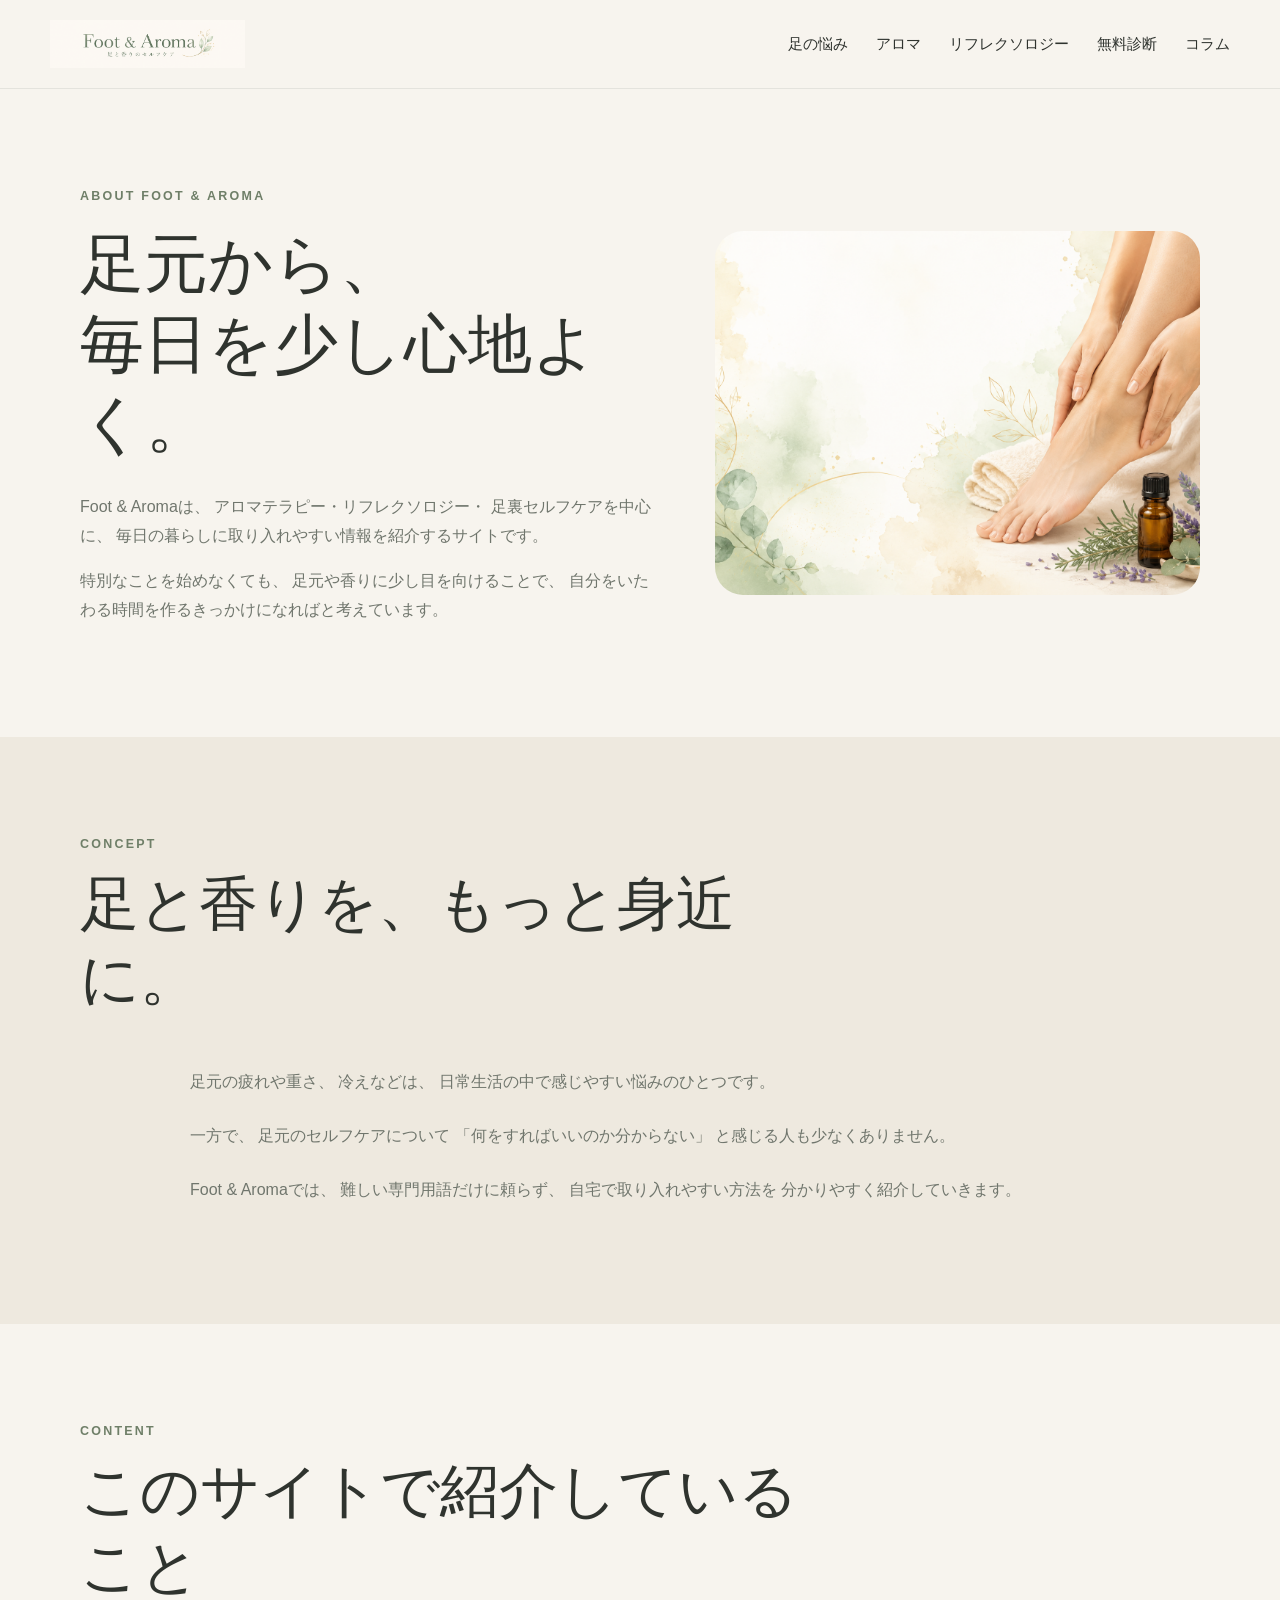
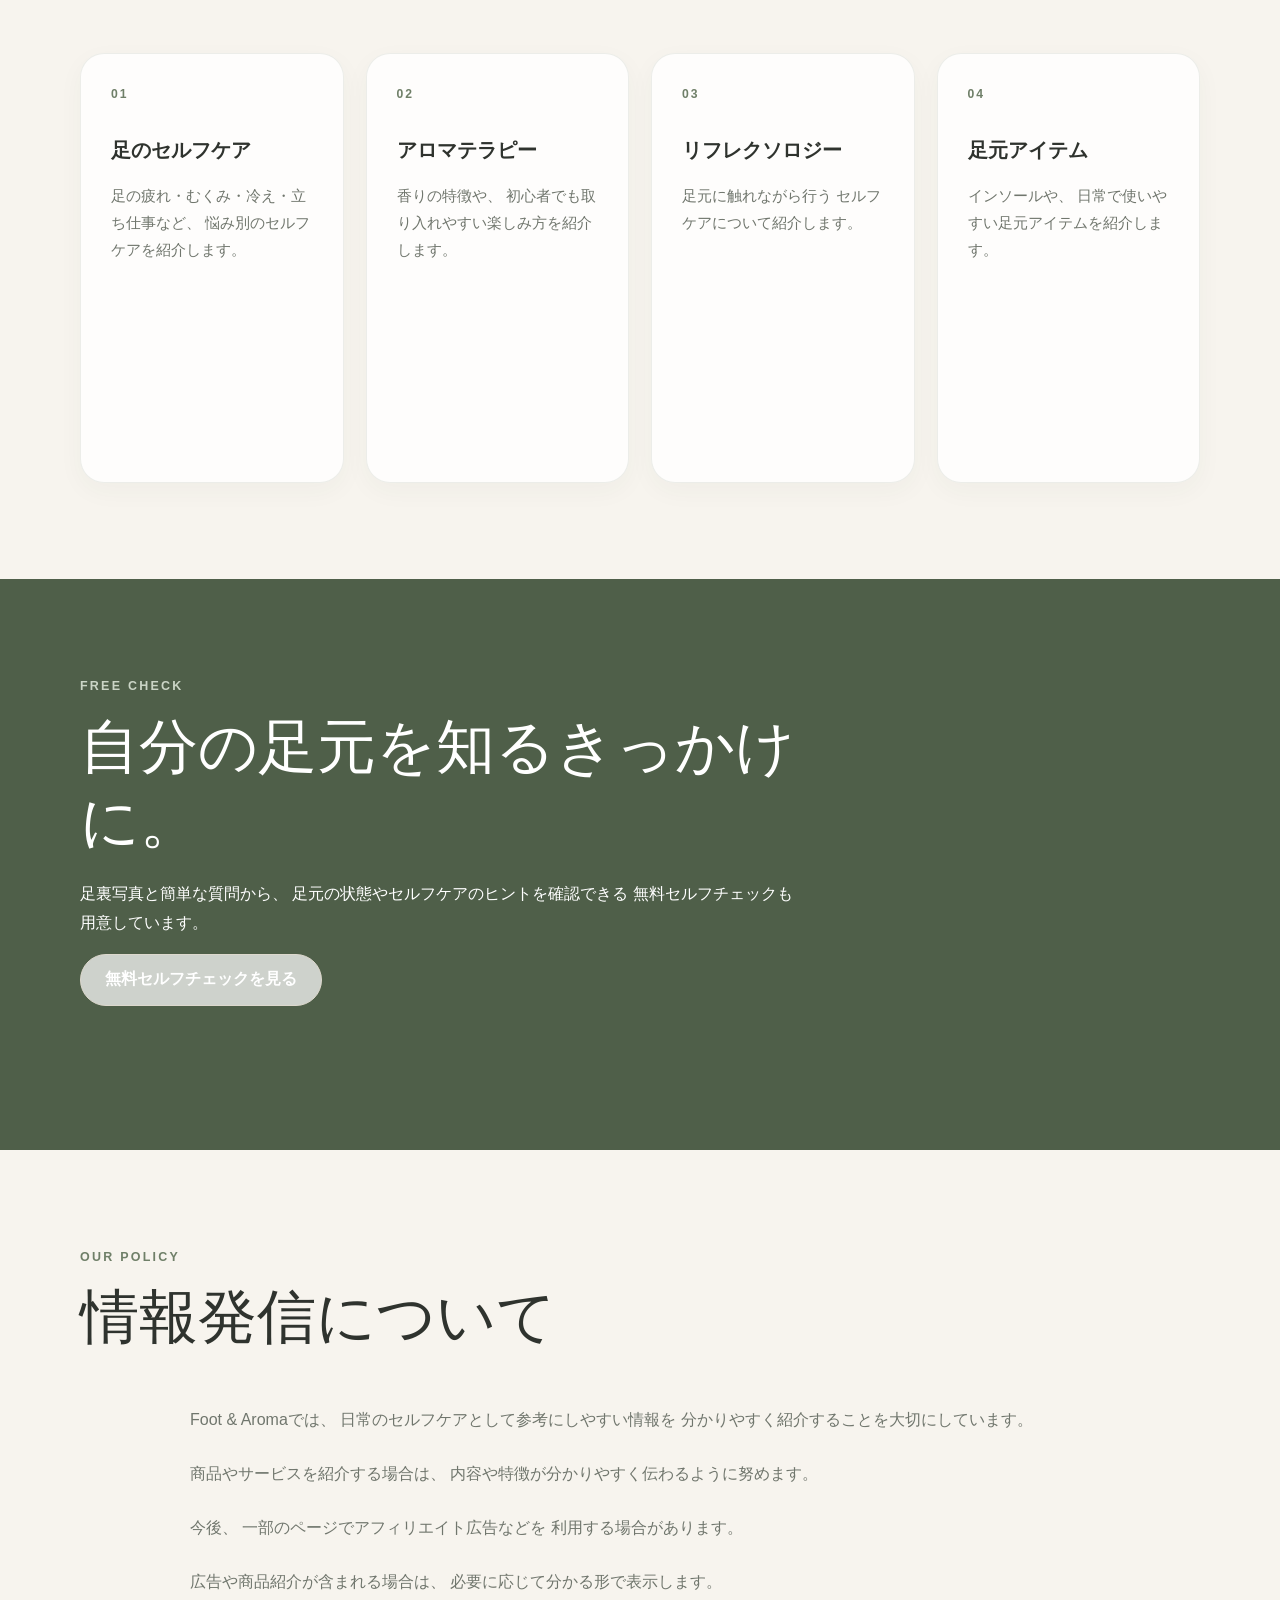
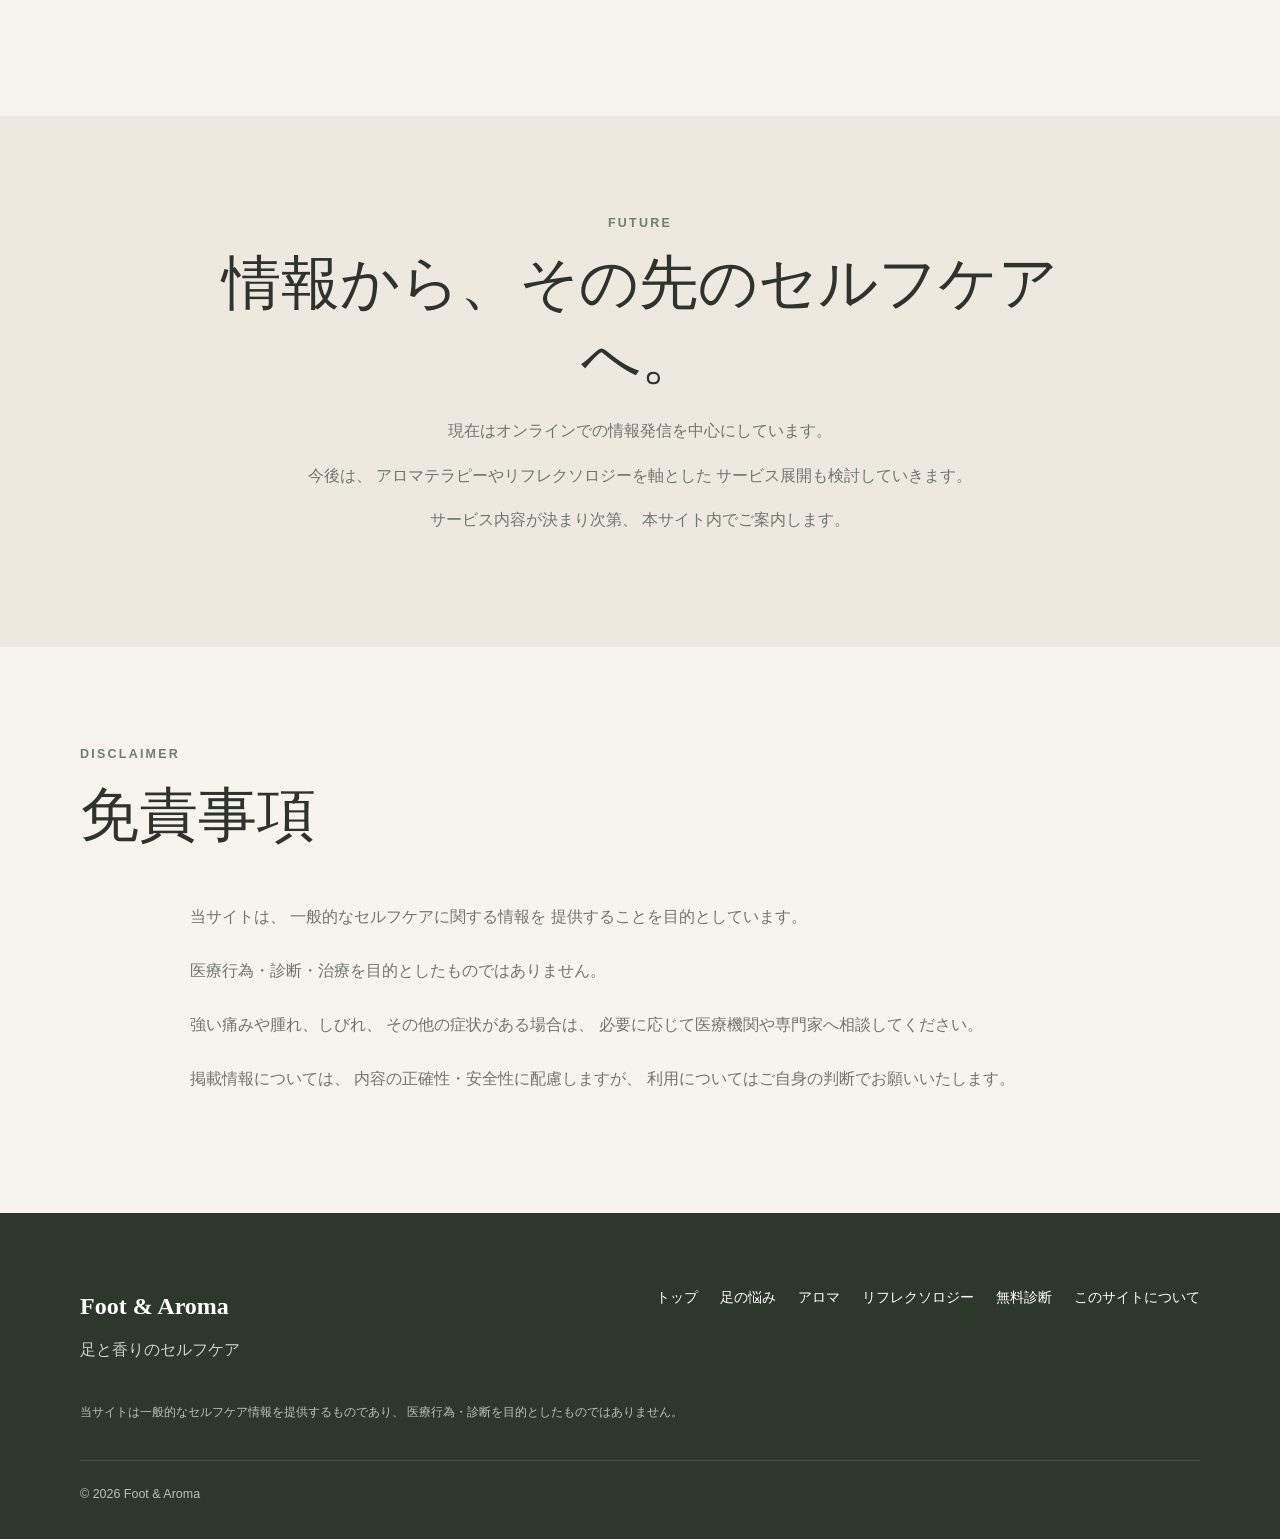
==== about.html @ d9f06396 "Create about.html for site overview and resources Add about page with site information and self-care" ====
<!DOCTYPE html>
<html lang="ja">

<head>
  <meta charset="UTF-8">

  <meta name="viewport" content="width=device-width, initial-scale=1.0">

  <title>このサイトについて｜Foot & Aroma｜足と香りのセルフケア</title>

  <meta
    name="description"
    content="Foot & Aromaは、アロマテラピー、リフレクソロジー、足裏セルフケアを中心に、毎日の暮らしに取り入れやすい情報を紹介するセルフケア情報サイトです。"
  >

  <link
    rel="canonical"
    href="https://gamikazu.github.io/foot-aroma-site/about.html"
  >

  <meta property="og:type" content="website">
  <meta property="og:locale" content="ja_JP">

  <meta
    property="og:title"
    content="このサイトについて｜Foot & Aroma"
  >

  <meta
    property="og:description"
    content="足と香りから、毎日のセルフケアを考える情報サイトです。"
  >

  <meta
    property="og:url"
    content="https://gamikazu.github.io/foot-aroma-site/about.html"
  >

  <meta
    property="og:image"
    content="https://gamikazu.github.io/foot-aroma-site/hero-main.png"
  >

  <meta
    property="og:site_name"
    content="Foot & Aroma"
  >

  <meta
    name="twitter:card"
    content="summary_large_image"
  >

  <meta
    name="twitter:title"
    content="このサイトについて｜Foot & Aroma"
  >

  <meta
    name="twitter:description"
    content="アロマテラピー、リフレクソロジー、足裏セルフケアについて紹介する情報サイトです。"
  >

  <meta
    name="twitter:image"
    content="https://gamikazu.github.io/foot-aroma-site/hero-main.png"
  >

  <link rel="stylesheet" href="style.css">

  <script type="application/ld+json">
  {
    "@context": "https://schema.org",
    "@type": "AboutPage",
    "name": "このサイトについて",
    "url": "https://gamikazu.github.io/foot-aroma-site/about.html",
    "description": "Foot & Aromaのサイト概要、運営方針、コンテンツについて紹介します。",
    "inLanguage": "ja"
  }
  </script>

</head>


<body>


  <!-- HEADER -->

  <header class="site-header">

    <div class="header-inner">

      <a
        class="site-logo"
        href="index.html"
        aria-label="Foot & Aroma トップページ"
      >

        <img
          src="logo-simple.png"
          alt="Foot & Aroma 足と香りのセルフケア"
          class="header-logo-image"
        >

      </a>


      <button
        class="menu-button"
        type="button"
        aria-label="メニューを開く"
        aria-expanded="false"
      >
        <span></span>
        <span></span>
        <span></span>
      </button>


      <nav
        class="global-nav"
        aria-label="メインナビゲーション"
      >

        <a href="foot-care.html">
          足の悩み
        </a>

        <a href="aroma.html">
          アロマ
        </a>

        <a href="reflexology.html">
          リフレクソロジー
        </a>

        <a href="diagnosis.html">
          無料診断
        </a>

        <a href="index.html#column">
          コラム
        </a>

      </nav>

    </div>

  </header>



  <main>


    <!-- HERO -->

    <section class="section">

      <div class="container split-layout">

        <div class="split-content">

          <p class="section-en">
            ABOUT FOOT & AROMA
          </p>

          <h1>
            足元から、<br>
            毎日を少し心地よく。
          </h1>

          <p>
            Foot & Aromaは、
            アロマテラピー・リフレクソロジー・
            足裏セルフケアを中心に、
            毎日の暮らしに取り入れやすい情報を紹介するサイトです。
          </p>

          <p>
            特別なことを始めなくても、
            足元や香りに少し目を向けることで、
            自分をいたわる時間を作るきっかけになればと考えています。
          </p>

        </div>


        <div class="image-panel">

          <img
            src="hero-main.png"
            alt="Foot & Aromaの足元ケアとアロマテラピーのイメージ"
            loading="eager"
            decoding="async"
          >

        </div>

      </div>

    </section>



    <!-- CONCEPT -->

    <section class="section section-soft">

      <div class="container">

        <div class="section-heading">

          <p class="section-en">
            CONCEPT
          </p>

          <h2>
            足と香りを、もっと身近に。
          </h2>

        </div>


        <div class="care-content">

          <p>
            足元の疲れや重さ、
            冷えなどは、
            日常生活の中で感じやすい悩みのひとつです。
          </p>

          <p>
            一方で、
            足元のセルフケアについて
            「何をすればいいのか分からない」
            と感じる人も少なくありません。
          </p>

          <p>
            Foot & Aromaでは、
            難しい専門用語だけに頼らず、
            自宅で取り入れやすい方法を
            分かりやすく紹介していきます。
          </p>

        </div>

      </div>

    </section>



    <!-- CONTENT -->

    <section class="section">

      <div class="container">

        <div class="section-heading">

          <p class="section-en">
            CONTENT
          </p>

          <h2>
            このサイトで紹介していること
          </h2>

        </div>


        <div class="card-grid concern-grid">


          <a
            class="feature-card"
            href="foot-care.html"
          >

            <div class="card-icon">
              01
            </div>

            <h3>
              足のセルフケア
            </h3>

            <p>
              足の疲れ・むくみ・冷え・立ち仕事など、
              悩み別のセルフケアを紹介します。
            </p>

          </a>


          <a
            class="feature-card"
            href="aroma.html"
          >

            <div class="card-icon">
              02
            </div>

            <h3>
              アロマテラピー
            </h3>

            <p>
              香りの特徴や、
              初心者でも取り入れやすい楽しみ方を紹介します。
            </p>

          </a>


          <a
            class="feature-card"
            href="reflexology.html"
          >

            <div class="card-icon">
              03
            </div>

            <h3>
              リフレクソロジー
            </h3>

            <p>
              足元に触れながら行う
              セルフケアについて紹介します。
            </p>

          </a>


          <a
            class="feature-card"
            href="insole.html"
          >

            <div class="card-icon">
              04
            </div>

            <h3>
              足元アイテム
            </h3>

            <p>
              インソールや、
              日常で使いやすい足元アイテムを紹介します。
            </p>

          </a>


        </div>

      </div>

    </section>



    <!-- FREE CHECK -->

    <section class="section section-dark">

      <div class="container">

        <div class="section-heading section-heading-light">

          <p class="section-en">
            FREE CHECK
          </p>

          <h2>
            自分の足元を知るきっかけに。
          </h2>

          <p>
            足裏写真と簡単な質問から、
            足元の状態やセルフケアのヒントを確認できる
            無料セルフチェックも用意しています。
          </p>

          <a
            class="button button-secondary"
            href="diagnosis.html"
          >
            無料セルフチェックを見る
          </a>

        </div>

      </div>

    </section>



    <!-- POLICY -->

    <section class="section">

      <div class="container">

        <div class="section-heading">

          <p class="section-en">
            OUR POLICY
          </p>

          <h2>
            情報発信について
          </h2>

        </div>


        <div class="care-content">

          <p>
            Foot & Aromaでは、
            日常のセルフケアとして参考にしやすい情報を
            分かりやすく紹介することを大切にしています。
          </p>

          <p>
            商品やサービスを紹介する場合は、
            内容や特徴が分かりやすく伝わるように努めます。
          </p>

          <p>
            今後、
            一部のページでアフィリエイト広告などを
            利用する場合があります。
          </p>

          <p>
            広告や商品紹介が含まれる場合は、
            必要に応じて分かる形で表示します。
          </p>

        </div>

      </div>

    </section>



    <!-- FUTURE -->

    <section class="section section-soft">

      <div class="container future-box">

        <p class="section-en">
          FUTURE
        </p>

        <h2>
          情報から、その先のセルフケアへ。
        </h2>

        <p>
          現在はオンラインでの情報発信を中心にしています。
        </p>

        <p>
          今後は、
          アロマテラピーやリフレクソロジーを軸とした
          サービス展開も検討していきます。
        </p>

        <p>
          サービス内容が決まり次第、
          本サイト内でご案内します。
        </p>

      </div>

    </section>



    <!-- DISCLAIMER -->

    <section class="section">

      <div class="container">

        <div class="section-heading">

          <p class="section-en">
            DISCLAIMER
          </p>

          <h2>
            免責事項
          </h2>

        </div>


        <div class="care-content">

          <p>
            当サイトは、
            一般的なセルフケアに関する情報を
            提供することを目的としています。
          </p>

          <p>
            医療行為・診断・治療を目的としたものではありません。
          </p>

          <p>
            強い痛みや腫れ、しびれ、
            その他の症状がある場合は、
            必要に応じて医療機関や専門家へ相談してください。
          </p>

          <p>
            掲載情報については、
            内容の正確性・安全性に配慮しますが、
            利用についてはご自身の判断でお願いいたします。
          </p>

        </div>

      </div>

    </section>


  </main>



  <!-- FOOTER -->

  <footer class="site-footer">

    <div class="container footer-inner">

      <div class="footer-brand">

        <strong>
          Foot & Aroma
        </strong>

        <p>
          足と香りのセルフケア
        </p>

      </div>


      <nav
        class="footer-nav"
        aria-label="フッターナビゲーション"
      >

        <a href="index.html">
          トップ
        </a>

        <a href="foot-care.html">
          足の悩み
        </a>

        <a href="aroma.html">
          アロマ
        </a>

        <a href="reflexology.html">
          リフレクソロジー
        </a>

        <a href="diagnosis.html">
          無料診断
        </a>

        <a href="about.html">
          このサイトについて
        </a>

      </nav>


      <p class="footer-note">
        当サイトは一般的なセルフケア情報を提供するものであり、
        医療行為・診断を目的としたものではありません。
      </p>

      <p class="copyright">
        © 2026 Foot & Aroma
      </p>

    </div>

  </footer>


  <script src="script.js"></script>

</body>

</html>
---- style.css ----
:root {
  --bg: #f7f4ee;
  --bg-soft: #eee9df;
  --text: #2f332e;
  --text-soft: #70766d;
  --green: #6f7f68;
  --green-dark: #4f5f49;
  --green-pale: #dfe7da;
  --white: #ffffff;
  --line: #ddd8cd;
  --shadow: 0 14px 40px rgba(65, 69, 61, 0.08);
  --radius: 24px;
}

* {
  box-sizing: border-box;
}

html {
  scroll-behavior: smooth;
}

body {
  margin: 0;
  font-family:
    -apple-system,
    BlinkMacSystemFont,
    "Segoe UI",
    "Hiragino Sans",
    "Yu Gothic",
    Meiryo,
    sans-serif;
  color: var(--text);
  background: var(--bg);
  line-height: 1.8;
}

a {
  color: inherit;
  text-decoration: none;
}

img {
  max-width: 100%;
  display: block;
}

button,
input,
textarea,
select {
  font: inherit;
}

.container {
  width: min(1120px, calc(100% - 40px));
  margin: 0 auto;
}

.section {
  padding: 96px 0;
}

.section-soft {
  background: var(--bg-soft);
}

.section-dark {
  background: var(--green-dark);
  color: var(--white);
}

.section-en {
  margin: 0 0 12px;
  font-size: 0.78rem;
  font-weight: 700;
  letter-spacing: 0.18em;
  color: var(--green);
}

.section-dark .section-en {
  color: #cbd5c6;
}

.section h2 {
  margin: 0 0 20px;
  font-family: Georgia, "Times New Roman", "Yu Mincho", serif;
  font-size: clamp(2rem, 5vw, 3.4rem);
  line-height: 1.25;
  font-weight: 500;
}

.section-heading {
  max-width: 720px;
  margin-bottom: 48px;
}

.section-heading p:last-child {
  color: var(--text-soft);
}

.section-heading-light p:last-child {
  color: #e0e7dc;
}

.site-header {
  position: sticky;
  top: 0;
  z-index: 100;
  background: rgba(247, 244, 238, 0.94);
  backdrop-filter: blur(14px);
  border-bottom: 1px solid rgba(95, 105, 89, 0.12);
}

.header-inner {
  width: min(1180px, calc(100% - 32px));
  min-height: 76px;
  margin: 0 auto;
  display: flex;
  align-items: center;
  justify-content: space-between;
  gap: 24px;
}

.site-logo {
  display: inline-flex;
  align-items: center;
  gap: 12px;
}

.logo-mark {
  display: grid;
  place-items: center;
  width: 40px;
  height: 40px;
  border-radius: 50%;
  background: var(--green-dark);
  color: white;
}

.logo-text {
  display: flex;
  flex-direction: column;
  line-height: 1.2;
}

.logo-text strong {
  font-family: Georgia, "Times New Roman", serif;
  font-size: 1.1rem;
}

.logo-text small {
  margin-top: 4px;
  color: var(--text-soft);
  font-size: 0.72rem;
}

.global-nav {
  display: flex;
  align-items: center;
  gap: 28px;
  font-size: 0.92rem;
}

.global-nav a {
  position: relative;
}

.global-nav a::after {
  content: "";
  position: absolute;
  left: 0;
  bottom: -8px;
  width: 0;
  height: 1px;
  background: var(--green-dark);
  transition: width 0.25s ease;
}

.global-nav a:hover::after {
  width: 100%;
}

.menu-button {
  display: none;
  width: 44px;
  height: 44px;
  padding: 10px;
  border: 0;
  background: transparent;
  cursor: pointer;
}

.menu-button span {
  display: block;
  height: 2px;
  margin: 5px 0;
  background: var(--text);
}

.hero {
  position: relative;
  overflow: hidden;
  background:
    radial-gradient(circle at 80% 30%, rgba(202, 216, 196, 0.7), transparent 32%),
    linear-gradient(135deg, #f8f4ec 0%, #efe8dc 100%);
}

.hero-inner {
  width: min(1180px, calc(100% - 40px));
  min-height: 680px;
  margin: 0 auto;
  padding: 96px 0 84px;
  display: grid;
  grid-template-columns: 1.05fr 0.95fr;
  align-items: center;
  gap: 64px;
}

.hero-content {
  max-width: 650px;
}

.hero-label {
  margin: 0 0 18px;
  font-size: 0.78rem;
  letter-spacing: 0.18em;
  font-weight: 700;
  color: var(--green-dark);
}

.hero h1 {
  margin: 0;
  font-family: Georgia, "Times New Roman", "Yu Mincho", serif;
  font-size: clamp(3rem, 7vw, 5.9rem);
  line-height: 1.12;
  font-weight: 500;
  letter-spacing: -0.03em;
}

.hero-description {
  max-width: 620px;
  margin: 30px 0 0;
  color: var(--text-soft);
  font-size: 1.05rem;
}

.hero-buttons {
  margin-top: 36px;
  display: flex;
  gap: 14px;
  flex-wrap: wrap;
}

.button {
  display: inline-flex;
  align-items: center;
  justify-content: center;
  min-height: 52px;
  padding: 0 24px;
  border-radius: 999px;
  font-weight: 700;
  transition:
    transform 0.2s ease,
    box-shadow 0.2s ease,
    background 0.2s ease;
}

.button:hover {
  transform: translateY(-2px);
}

.button-primary {
  background: var(--green-dark);
  color: var(--white);
  box-shadow: 0 10px 28px rgba(80, 95, 73, 0.2);
}

.button-secondary {
  border: 1px solid var(--line);
  background: rgba(255, 255, 255, 0.72);
}

.hero-visual {
  position: relative;
  min-height: 470px;
}

.visual-circle {
  position: absolute;
  border-radius: 50%;
  display: grid;
  place-items: center;
  font-family: Georgia, "Times New Roman", serif;
  letter-spacing: 0.12em;
  box-shadow: var(--shadow);
}

.visual-circle-large {
  width: 360px;
  height: 360px;
  right: 40px;
  top: 40px;
  background:
    linear-gradient(145deg, rgba(255,255,255,0.9), rgba(216,224,211,0.96));
  color: var(--green-dark);
  font-size: 2rem;
}

.visual-circle-small {
  width: 190px;
  height: 190px;
  left: 10px;
  bottom: 24px;
  background:
    linear-gradient(145deg, #d7c9b5, #ece1d3);
  color: #6f6559;
  font-size: 1.1rem;
}

.leaf-decoration {
  position: absolute;
  right: 10px;
  bottom: 18px;
  font-size: 8rem;
  color: rgba(86, 105, 77, 0.23);
  transform: rotate(-10deg);
}

.intro-inner {
  max-width: 760px;
  text-align: center;
}

.intro-inner p:not(.section-en) {
  color: var(--text-soft);
}

.card-grid {
  display: grid;
  grid-template-columns: repeat(4, 1fr);
  gap: 22px;
}

.feature-card {
  padding: 30px;
  background: rgba(255, 255, 255, 0.8);
  border: 1px solid rgba(110, 120, 102, 0.12);
  border-radius: var(--radius);
  box-shadow: 0 8px 26px rgba(59, 64, 56, 0.04);
  transition:
    transform 0.25s ease,
    box-shadow 0.25s ease;
}

.feature-card:hover {
  transform: translateY(-5px);
  box-shadow: var(--shadow);
}

.card-icon {
  margin-bottom: 26px;
  font-size: 0.76rem;
  letter-spacing: 0.16em;
  font-weight: 700;
  color: var(--green);
}

.feature-card h3 {
  margin: 0 0 14px;
  font-size: 1.25rem;
}

.feature-card p {
  margin: 0 0 18px;
  color: var(--text-soft);
  font-size: 0.94rem;
}

.feature-card a,
.text-link {
  color: var(--green-dark);
  font-weight: 700;
}

.split-layout {
  display: grid;
  grid-template-columns: 1fr 0.85fr;
  gap: 72px;
  align-items: center;
}

.split-content {
  max-width: 600px;
}

.split-content p:not(.section-en) {
  color: var(--text-soft);
}

.aroma-panel {
  padding: 48px;
  border-radius: 36px;
  background:
    linear-gradient(145deg, #e6eadf, #d4dfce);
  box-shadow: var(--shadow);
}

.panel-label {
  display: block;
  margin-bottom: 28px;
  font-size: 0.74rem;
  letter-spacing: 0.18em;
  font-weight: 700;
  color: var(--green-dark);
}

.aroma-panel ul {
  margin: 0;
  padding: 0;
  list-style: none;
}

.aroma-panel li {
  padding: 16px 0;
  border-bottom: 1px solid rgba(70, 87, 64, 0.14);
  font-family: Georgia, "Times New Roman", "Yu Mincho", serif;
  font-size: 1.45rem;
}

.aroma-panel li:last-child {
  border-bottom: 0;
}

.info-grid {
  display: grid;
  grid-template-columns: repeat(3, 1fr);
  gap: 24px;
}

.info-grid > div {
  padding: 30px 0;
  border-top: 1px solid rgba(255,255,255,0.22);
}

.info-grid span {
  color: #c4d1bf;
  font-size: 0.78rem;
  letter-spacing: 0.16em;
}

.info-grid h3 {
  margin: 14px 0 10px;
  font-size: 1.25rem;
}

.info-grid p {
  margin: 0;
  color: #dce4d8;
}

.diagnosis-box {
  padding: 56px;
  border: 1px solid var(--line);
  border-radius: 36px;
  background:
    linear-gradient(135deg, #f6f2ea, #e7eee2);
  display: grid;
  grid-template-columns: 1.2fr 0.8fr;
  gap: 48px;
  align-items: center;
}

.diagnosis-box p:not(.section-en) {
  color: var(--text-soft);
}

.diagnosis-status {
  min-height: 230px;
  border-radius: 28px;
  background: var(--green-dark);
  color: white;
  display: flex;
  flex-direction: column;
  align-items: center;
  justify-content: center;
}

.diagnosis-status span {
  font-size: 0.72rem;
  letter-spacing: 0.16em;
  color: #cbd6c7;
}

.diagnosis-status strong {
  margin-top: 12px;
  font-family: Georgia, "Times New Roman", "Yu Mincho", serif;
  font-size: 2rem;
}

.diagnosis-status p {
  margin: 8px 0 0;
  color: #dfe7dc !important;
}

.article-grid {
  display: grid;
  grid-template-columns: repeat(3, 1fr);
  gap: 24px;
}

.article-card {
  overflow: hidden;
  background: var(--white);
  border-radius: var(--radius);
  box-shadow: 0 10px 28px rgba(65, 69, 61, 0.06);
}

.article-image {
  aspect-ratio: 16 / 10;
  display: grid;
  place-items: center;
  background:
    linear-gradient(135deg, #d9e1d4, #ede3d5);
  color: var(--green-dark);
  font-family: Georgia, "Times New Roman", serif;
  letter-spacing: 0.12em;
}

.article-body {
  padding: 24px;
}

.article-meta {
  margin-bottom: 12px;
}

.article-meta span {
  display: inline-flex;
  padding: 5px 10px;
  border-radius: 999px;
  background: var(--green-pale);
  color: var(--green-dark);
  font-size: 0.72rem;
  font-weight: 700;
}

.article-body h3 {
  margin: 0;
  font-size: 1.12rem;
  line-height: 1.55;
}

.article-body p {
  color: var(--text-soft);
  font-size: 0.9rem;
}

.article-link {
  color: var(--green);
  font-size: 0.82rem;
  font-weight: 700;
}

.future-box {
  max-width: 820px;
  text-align: center;
}

.future-box p:not(.section-en) {
  color: var(--text-soft);
}

.site-footer {
  padding: 64px 0 34px;
  background: #2e372b;
  color: white;
}

.footer-inner {
  display: grid;
  grid-template-columns: 1fr auto;
  gap: 36px;
  align-items: start;
}

.footer-brand strong {
  font-family: Georgia, "Times New Roman", serif;
  font-size: 1.5rem;
}

.footer-brand p {
  margin: 8px 0 0;
  color: #cbd3c8;
}

.footer-nav {
  display: flex;
  flex-wrap: wrap;
  gap: 22px;
  font-size: 0.88rem;
}

.footer-note,
.copyright {
  grid-column: 1 / -1;
  margin: 0;
  color: #b9c3b5;
  font-size: 0.78rem;
}

.copyright {
  padding-top: 22px;
  border-top: 1px solid rgba(255,255,255,0.12);
}

@media (max-width: 960px) {
  .global-nav {
    display: none;
    position: absolute;
    top: 76px;
    left: 16px;
    right: 16px;
    padding: 18px;
    border-radius: 18px;
    background: rgba(247, 244, 238, 0.98);
    box-shadow: var(--shadow);
    flex-direction: column;
    align-items: stretch;
    gap: 0;
  }

  .global-nav.is-open {
    display: flex;
  }

  .global-nav a {
    padding: 14px 4px;
    border-bottom: 1px solid var(--line);
  }

  .global-nav a:last-child {
    border-bottom: 0;
  }

  .menu-button {
    display: block;
  }

  .hero-inner,
  .split-layout,
  .diagnosis-box {
    grid-template-columns: 1fr;
  }

  .hero-inner {
    gap: 28px;
  }

  .hero-visual {
    min-height: 370px;
  }

  .visual-circle-large {
    width: 300px;
    height: 300px;
  }

  .visual-circle-small {
    width: 160px;
    height: 160px;
  }

  .card-grid {
    grid-template-columns: repeat(2, 1fr);
  }

  .article-grid {
    grid-template-columns: 1fr 1fr;
  }
}

@media (max-width: 640px) {
  .container {
    width: min(100% - 28px, 1120px);
  }

  .section {
    padding: 72px 0;
  }

  .header-inner {
    width: min(100% - 24px, 1180px);
  }

  .logo-text small {
    display: none;
  }

  .hero-inner {
    width: min(100% - 28px, 1180px);
    min-height: auto;
    padding: 72px 0 56px;
  }

  .hero h1 {
    font-size: clamp(2.7rem, 14vw, 4.3rem);
  }

  .hero-description {
    font-size: 0.96rem;
  }

  .hero-buttons {
    flex-direction: column;
  }

  .button {
    width: 100%;
  }

  .hero-visual {
    min-height: 300px;
  }

  .visual-circle-large {
    width: 240px;
    height: 240px;
    right: 0;
  }

  .visual-circle-small {
    width: 130px;
    height: 130px;
    left: 0;
  }

  .leaf-decoration {
    font-size: 5rem;
  }

  .card-grid,
  .info-grid,
  .article-grid {
    grid-template-columns: 1fr;
  }

  .feature-card,
  .aroma-panel,
  .diagnosis-box {
    padding: 26px;
  }

  .footer-inner {
    grid-template-columns: 1fr;
  }

  .footer-nav {
    gap: 14px 20px;
  }
}
/* ===== 画像反映後の調整 ===== */

.header-logo-image {
  display: block;
  width: 170px;
  height: auto;
}

.hero-visual {
  display: flex;
  align-items: center;
  justify-content: center;
}

.hero-image {
  display: block;
  width: 100%;
  max-width: 680px;
  height: auto;
  border-radius: 28px;
  box-shadow: var(--shadow);
  object-fit: cover;
}

.image-panel {
  padding: 0;
  overflow: hidden;
  background: transparent;
}

.image-panel img {
  display: block;
  width: 100%;
  height: auto;
  border-radius: 28px;
  object-fit: cover;
}

.reflexology-content {
  display: grid;
  grid-template-columns: 1fr 0.95fr;
  gap: 48px;
  align-items: center;
}

.reflexology-image img {
  display: block;
  width: 100%;
  height: auto;
  border-radius: 28px;
  object-fit: cover;
}

.diagnosis-image img {
  display: block;
  width: 100%;
  height: auto;
  border-radius: 24px;
  object-fit: cover;
}

.diagnosis-coming-soon {
  display: inline-block;
  margin-top: 16px;
  padding: 7px 14px;
  border-radius: 999px;
  background: var(--green-pale);
  color: var(--green-dark);
  font-size: 0.8rem;
  font-weight: 700;
}

.article-image {
  overflow: hidden;
}

.article-image img {
  width: 100%;
  height: 100%;
  aspect-ratio: 16 / 10;
  object-fit: cover;
  display: block;
  transition: transform 0.35s ease;
}

.article-card:hover .article-image img {
  transform: scale(1.035);
}

@media (max-width: 960px) {
  .reflexology-content {
    grid-template-columns: 1fr;
  }

  .header-logo-image {
    width: 150px;
  }
}

@media (max-width: 640px) {
  .header-logo-image {
    width: 132px;
  }

  .hero-image,
  .image-panel img,
  .reflexology-image img,
  .diagnosis-image img {
    border-radius: 18px;
  }

  .hero-visual {
    min-height: auto;
  }
}
/* =========================================
   FINAL LAYOUT TUNING
========================================= */

/* ヘッダー */
.header-logo-image {
  width: 195px;
}

.header-inner {
  min-height: 88px;
}

/* ヒーロー全体 */
.hero-inner {
  min-height: 620px;
  padding-top: 72px;
  padding-bottom: 72px;
  gap: 56px;
}

/* ヒーロータイトルを少し小さく */
.hero h1 {
  font-size: clamp(3.3rem, 5.4vw, 5rem);
  line-height: 1.14;
}

/* ヒーロー説明文 */
.hero-description {
  max-width: 580px;
  font-size: 1rem;
  line-height: 2;
}

/* ヒーロー画像 */
.hero-image {
  max-width: 720px;
  border-radius: 30px;
}

/* セクション見出し全体を少し抑える */
.section h2 {
  font-size: clamp(2.4rem, 4.6vw, 3.8rem);
  line-height: 1.28;
}

/* ABOUT */
.intro-inner {
  max-width: 900px;
}

.intro-inner p:not(.section-en) {
  max-width: 820px;
  margin-left: auto;
  margin-right: auto;
}

/* 足のお悩みカード */
.feature-card {
  min-height: 430px;
  display: flex;
  flex-direction: column;
}

.feature-card a {
  margin-top: auto;
}

/* アロマ */
.split-layout {
  gap: 64px;
}

.image-panel img {
  aspect-ratio: 4 / 3;
  object-fit: cover;
}

/* リフレクソロジー */
.reflexology-content {
  gap: 64px;
}

.reflexology-image img {
  aspect-ratio: 4 / 3;
  object-fit: cover;
}

/* 診断 */
.diagnosis-box {
  grid-template-columns: 1fr 0.9fr;
  gap: 56px;
}

.diagnosis-content h2 {
  max-width: 680px;
  font-size: clamp(2.8rem, 4.4vw, 4.2rem);
  line-height: 1.32;
  word-break: keep-all;
  overflow-wrap: normal;
}

.diagnosis-content p {
  max-width: 650px;
}

.diagnosis-image img {
  aspect-ratio: 16 / 9;
  object-fit: cover;
}

/* コラム */
.article-grid {
  align-items: stretch;
}

.article-card {
  display: flex;
  flex-direction: column;
  height: 100%;
}

.article-body {
  display: flex;
  flex-direction: column;
  flex: 1;
}

.article-link {
  margin-top: auto;
}

/* FUTURE */
.future-box {
  max-width: 900px;
}

.future-box p:not(.section-en) {
  max-width: 780px;
  margin-left: auto;
  margin-right: auto;
}

/* フッター */
.site-footer {
  padding-top: 72px;
}

/* =========================================
   TABLET
========================================= */

@media (max-width: 960px) {

  .header-logo-image {
    width: 170px;
  }

  .hero-inner {
    min-height: auto;
    padding-top: 64px;
    padding-bottom: 64px;
  }

  .hero h1 {
    font-size: clamp(3rem, 8vw, 4.6rem);
  }

  .diagnosis-content h2 {
    font-size: clamp(2.5rem, 7vw, 3.8rem);
  }

  .feature-card {
    min-height: 360px;
  }
}

/* =========================================
   MOBILE
========================================= */

@media (max-width: 640px) {

  .header-inner {
    min-height: 70px;
  }

  .header-logo-image {
    width: 138px;
  }

  .hero-inner {
    padding-top: 46px;
    padding-bottom: 48px;
    gap: 34px;
  }

  .hero-label {
    font-size: 0.68rem;
    letter-spacing: 0.14em;
  }

  .hero h1 {
    font-size: clamp(2.55rem, 13vw, 3.7rem);
    line-height: 1.17;
  }

  .hero-description {
    margin-top: 22px;
    font-size: 0.93rem;
    line-height: 1.9;
  }

  .hero-image {
    border-radius: 20px;
  }

  .section {
    padding-top: 64px;
    padding-bottom: 64px;
  }

  .section h2 {
    font-size: clamp(2.2rem, 10vw, 3rem);
    line-height: 1.3;
  }

  .intro-inner {
    text-align: left;
  }

  .feature-card {
    min-height: auto;
  }

  .diagnosis-box {
    padding: 24px;
    gap: 32px;
  }

  .diagnosis-content h2 {
    font-size: clamp(2.2rem, 10vw, 3rem);
    line-height: 1.32;
  }

  .diagnosis-content h2 br {
    display: none;
  }

  .article-body h3 {
    line-height: 1.5;
  }

  .future-box {
    text-align: left;
  }

  .footer-nav {
    flex-direction: column;
    gap: 10px;
  }
}
/* =========================================
   MOBILE SECTION CARD STYLE
   スマホで「画像が置いてあるだけ」感をなくす
========================================= */

@media (max-width: 640px) {

  /* ヒーロー・アロマ・診断などを
     1つのまとまりとして見せる */
  .hero-inner,
  .split-layout,
  .diagnosis-box {
    padding: 22px;
    border-radius: 28px;
    background: rgba(255, 255, 255, 0.48);
    border: 1px solid rgba(95, 105, 89, 0.10);
    box-shadow: 0 12px 34px rgba(65, 69, 61, 0.05);
  }

  /* セクション内の文章と画像の距離を近づける */
  .hero-inner,
  .split-layout,
  .diagnosis-box,
  .reflexology-content {
    gap: 26px;
  }

  /* 画像をカードの中に馴染ませる */
  .hero-image,
  .image-panel img,
  .reflexology-image img,
  .diagnosis-image img {
    width: 100%;
    margin: 0 auto;
    border-radius: 22px;
    box-shadow: 0 10px 26px rgba(65, 69, 61, 0.08);
  }

  /* アロマの画像まわり */
  .image-panel {
    margin-top: 4px;
    border-radius: 22px;
  }

  /* リフレクソロジー画像 */
  .reflexology-image {
    margin-top: 8px;
  }

  /* 診断画像 */
  .diagnosis-image {
    margin-top: 4px;
  }

  /* セクション上下の余白も少し圧縮 */
  .hero {
    padding: 18px 0 34px;
  }

  #aroma,
  #diagnosis {
    padding-top: 54px;
    padding-bottom: 54px;
  }

  /* スマホ時の文章を少し読みやすく */
  .hero-description,
  .split-content p,
  .diagnosis-content p {
    line-height: 1.9;
  }

  /* ABOUTはカード化しすぎず自然に */
  .intro-inner {
    padding-left: 8px;
    padding-right: 8px;
  }

  /* 足のお悩みカード */
  .feature-card {
    box-shadow: 0 10px 28px rgba(65, 69, 61, 0.05);
  }

  /* コラムも画像と本文を1つのカードとして強調 */
  .article-card {
    border-radius: 24px;
    overflow: hidden;
    box-shadow: 0 12px 30px rgba(65, 69, 61, 0.06);
  }

  .article-image img {
    border-radius: 0;
  }
}
/* =========================================
   MOBILE FINAL FIX
========================================= */

@media (max-width: 640px) {

  /* ヘッダーが本文に被らないようにする */
  .site-header {
    position: sticky;
    top: 0;
    z-index: 999;
    background: rgba(247, 244, 238, 0.97);
  }

  .header-inner {
    min-height: 72px;
  }

  /* アンカー移動時に見出しがヘッダーに隠れない */
  #concerns,
  #aroma,
  #reflexology,
  #diagnosis,
  #column {
    scroll-margin-top: 90px;
  }

  /* ヒーロー */
  .hero-inner {
    padding: 28px 20px 34px;
  }

  .hero h1 {
    font-size: clamp(2.7rem, 12vw, 3.35rem);
    line-height: 1.17;
    letter-spacing: -0.02em;
  }

  .hero-description {
    font-size: 0.95rem;
    line-height: 1.9;
  }

  .hero-buttons {
    gap: 14px;
  }

  /* セクション共通 */
  .section {
    padding-top: 54px;
    padding-bottom: 54px;
  }

  .section h2,
  .intro h2,
  .future-box h2 {
    font-size: clamp(2.2rem, 9vw, 2.8rem);
    line-height: 1.3;
  }

  /* ABOUT */
  .intro-inner {
    padding-left: 22px;
    padding-right: 22px;
  }

  .intro-inner p {
    font-size: 0.95rem;
    line-height: 1.9;
  }

  /* 足のお悩み */
  .concern-grid {
    gap: 22px;
  }

  .feature-card {
    padding: 30px 28px;
    border-radius: 28px;
  }

  /* アロマ */
  .split-layout {
    padding: 0 22px;
  }

  .split-content h2 {
    font-size: clamp(2.35rem, 9vw, 2.9rem);
  }

  /* リフレ */
  .section-dark {
    padding-top: 54px;
    padding-bottom: 54px;
  }

  .section-dark h2 {
    font-size: clamp(2.25rem, 9vw, 2.85rem);
  }

  .reflexology-content {
    gap: 30px;
  }

  .info-grid {
    gap: 0;
  }

  .info-grid > div {
    padding: 28px 0;
  }

  /* 診断 */
  .diagnosis-box {
    padding: 28px 24px;
  }

  .diagnosis-content h2 {
    font-size: clamp(2.15rem, 8.5vw, 2.7rem);
    line-height: 1.28;
    word-break: normal;
    overflow-wrap: anywhere;
  }

  .diagnosis-content h2 br {
    display: none;
  }

  /* コラム */
  .article-grid {
    gap: 26px;
  }

  .article-card {
    border-radius: 26px;
  }

  .article-body {
    padding: 26px 24px 30px;
  }

  .article-body h3 {
    font-size: 1.15rem;
    line-height: 1.55;
  }

  /* FUTURE */
  .future-box {
    padding-left: 22px;
    padding-right: 22px;
  }

  .future-box h2 {
    font-size: clamp(2.25rem, 9vw, 2.85rem);
  }

  /* フッター */
  .site-footer {
    padding: 54px 28px 34px;
  }
}
/* =========================================
   FOOT CARE PAGE
========================================= */

.care-content {
  max-width: 900px;
  margin: 0 auto;
}

.care-content p {
  margin-bottom: 22px;
  line-height: 2;
  color: var(--text-soft);
}

.care-content h3 {
  margin-top: 42px;
  margin-bottom: 18px;
  font-size: 1.45rem;
  color: var(--text);
}

.care-content ul {
  margin: 0 0 30px;
  padding-left: 1.4em;
}

.care-content li {
  margin-bottom: 12px;
  line-height: 1.8;
  color: var(--text-soft);
}

/* 固定ページの最初の大見出し */
.split-content h1 {
  margin: 18px 0 28px;
  font-family: serif;
  font-size: clamp(3rem, 5vw, 4.8rem);
  line-height: 1.25;
  font-weight: 500;
  color: var(--text);
}

/* 足悩みページ内のカードをリンクとして使う */
a.feature-card {
  color: inherit;
  text-decoration: none;
  transition:
    transform 0.25s ease,
    box-shadow 0.25s ease;
}

a.feature-card:hover {
  transform: translateY(-4px);
  box-shadow: 0 18px 42px rgba(65, 69, 61, 0.1);
}

/* ページ内リンク時にヘッダーに隠れない */
#fatigue,
#swelling,
#cold,
#standing {
  scroll-margin-top: 110px;
}


/* =========================================
   FOOT CARE PAGE MOBILE
========================================= */

@media (max-width: 640px) {

  .split-content h1 {
    font-size: clamp(2.4rem, 10vw, 3rem);
    line-height: 1.3;
  }

  .care-content {
    padding-left: 4px;
    padding-right: 4px;
  }

  .care-content p {
    font-size: 0.95rem;
    line-height: 1.9;
  }

  .care-content h3 {
    margin-top: 34px;
    font-size: 1.25rem;
  }

  .care-content li {
    font-size: 0.95rem;
  }

  #fatigue,
  #swelling,
  #cold,
  #standing {
    scroll-margin-top: 90px;
  }

}
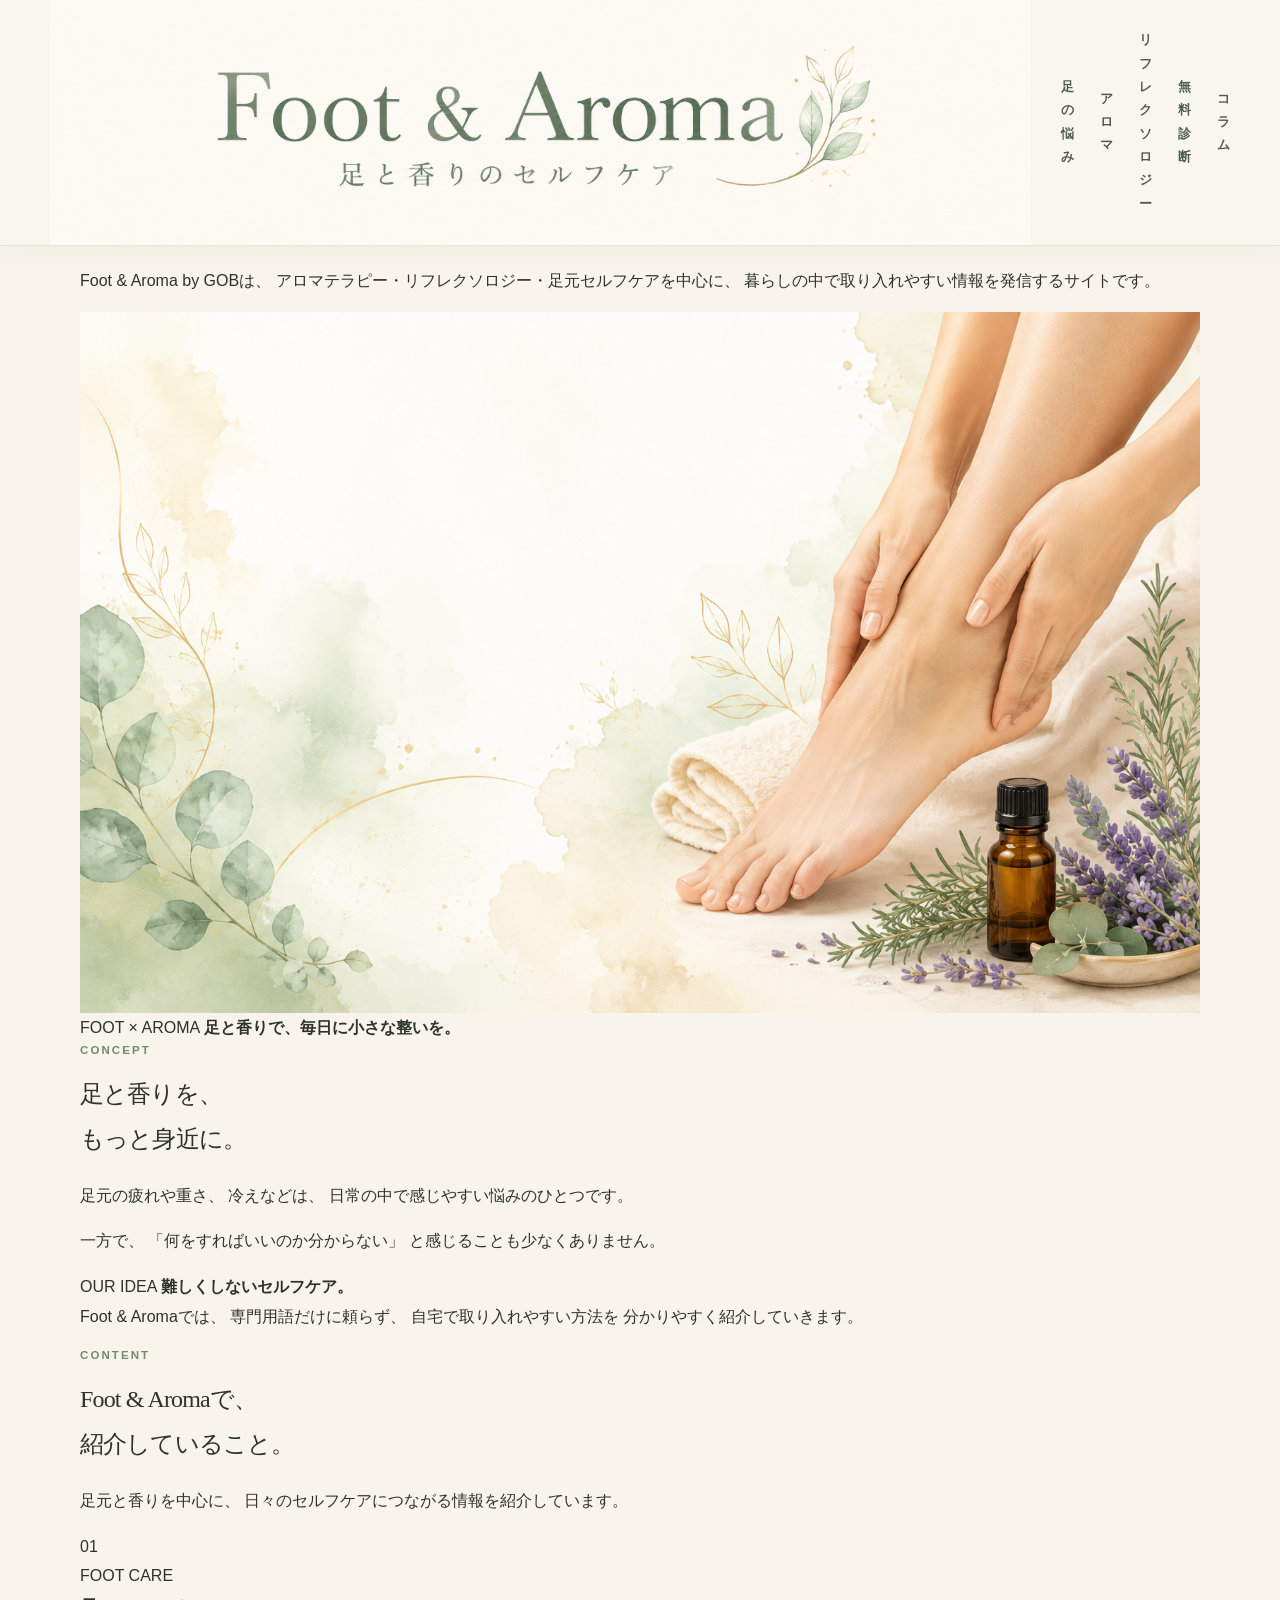
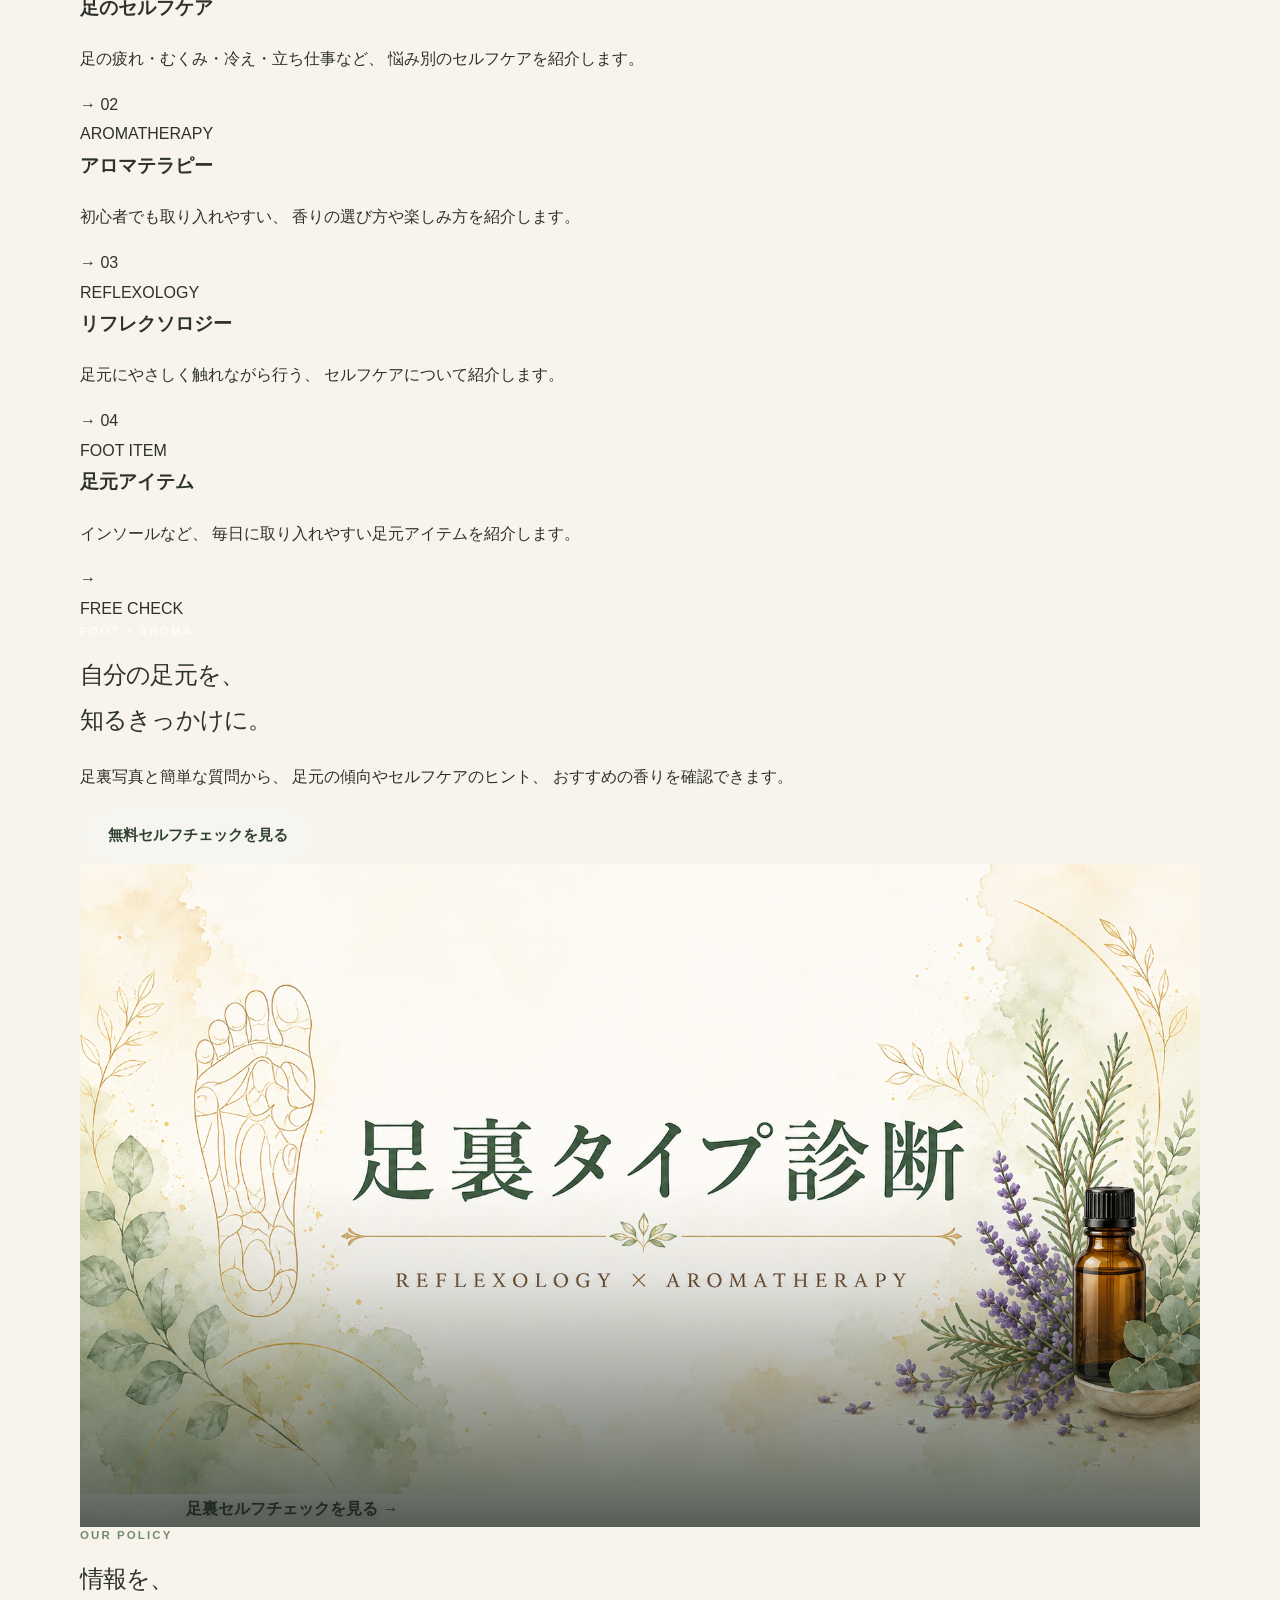
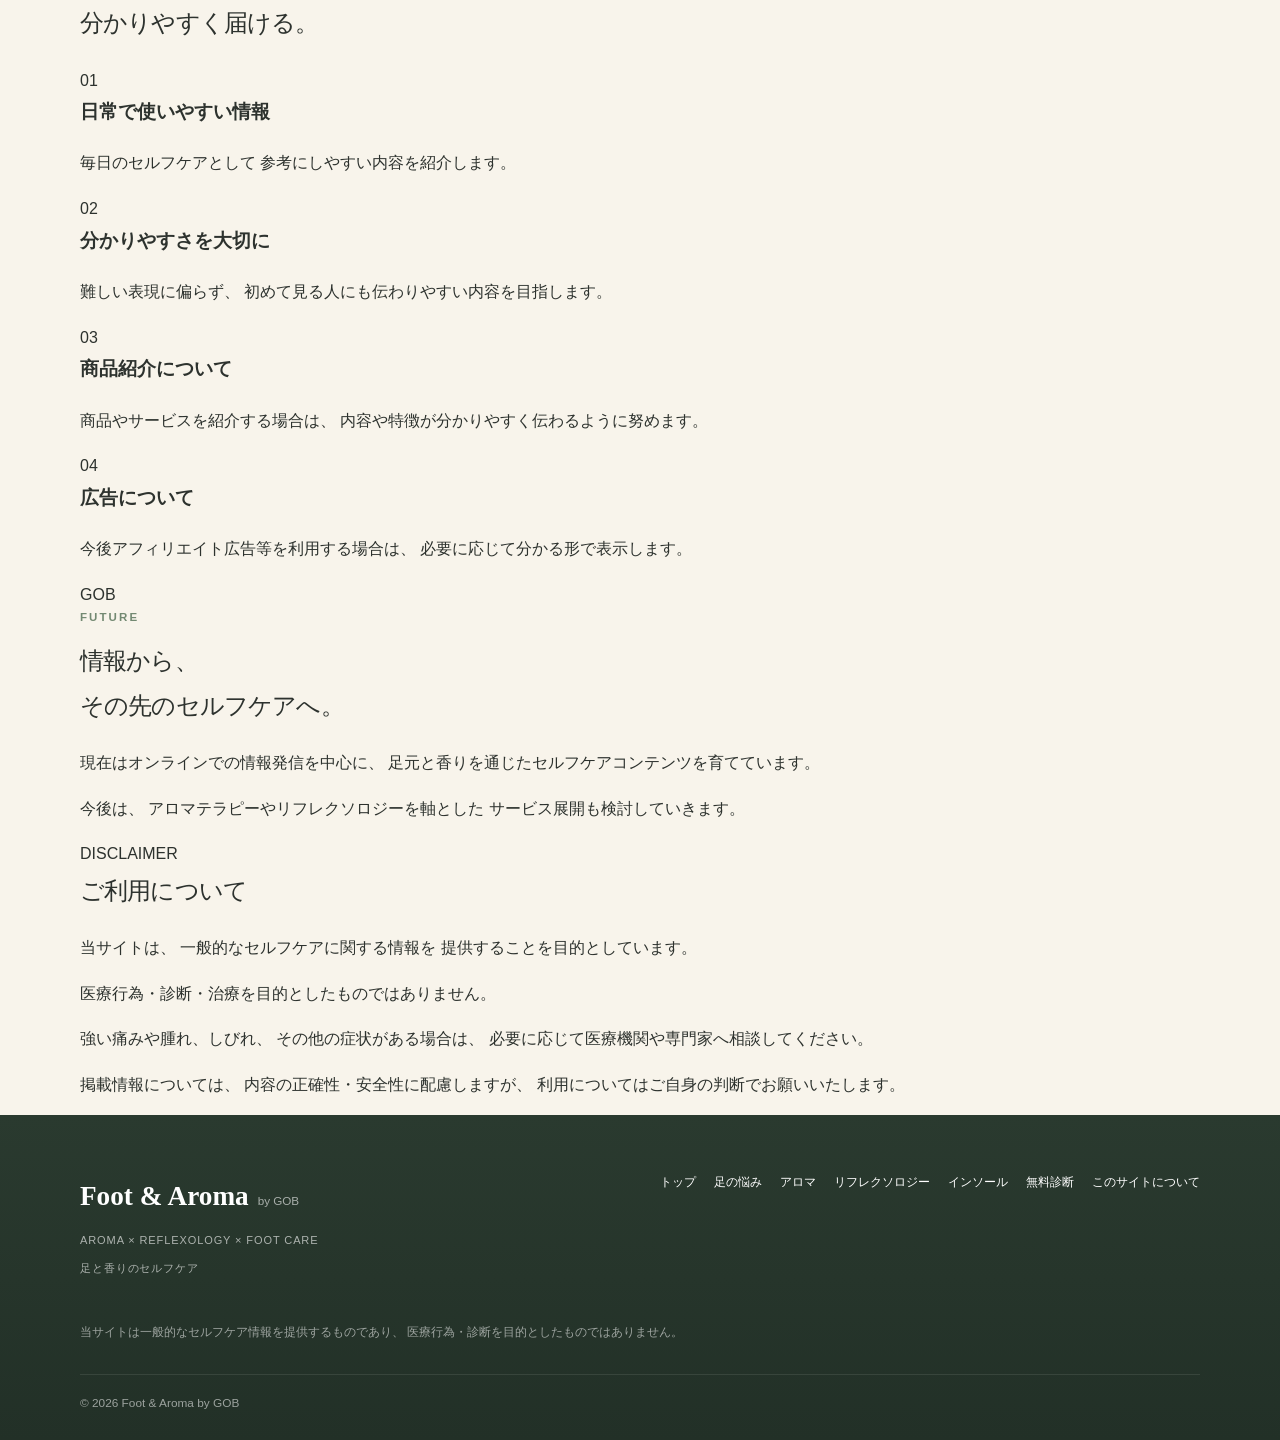
==== commit c20954d4: "Update about.html" ====
--- a/about.html
+++ b/about.html
@@ -6,11 +6,11 @@
 
   <meta name="viewport" content="width=device-width, initial-scale=1.0">
 
-  <title>このサイトについて｜Foot & Aroma｜足と香りのセルフケア</title>
+  <title>このサイトについて｜Foot & Aroma by GOB｜足と香りのセルフケア</title>
 
   <meta
     name="description"
-    content="Foot & Aromaは、アロマテラピー、リフレクソロジー、足裏セルフケアを中心に、毎日の暮らしに取り入れやすい情報を紹介するセルフケア情報サイトです。"
+    content="Foot & Aroma by GOBは、アロマテラピー、リフレクソロジー、足元セルフケアを中心に、毎日の暮らしに取り入れやすい情報を紹介するセルフケア情報サイトです。"
   >
 
   <link
@@ -23,7 +23,7 @@
 
   <meta
     property="og:title"
-    content="このサイトについて｜Foot & Aroma"
+    content="このサイトについて｜Foot & Aroma by GOB"
   >
 
   <meta
@@ -43,7 +43,7 @@
 
   <meta
     property="og:site_name"
-    content="Foot & Aroma"
+    content="Foot & Aroma by GOB"
   >
 
   <meta
@@ -53,12 +53,12 @@
 
   <meta
     name="twitter:title"
-    content="このサイトについて｜Foot & Aroma"
+    content="このサイトについて｜Foot & Aroma by GOB"
   >
 
   <meta
     name="twitter:description"
-    content="アロマテラピー、リフレクソロジー、足裏セルフケアについて紹介する情報サイトです。"
+    content="アロマテラピー、リフレクソロジー、足元セルフケアについて紹介する情報サイトです。"
   >
 
   <meta
@@ -74,7 +74,7 @@
     "@type": "AboutPage",
     "name": "このサイトについて",
     "url": "https://gamikazu.github.io/foot-aroma-site/about.html",
-    "description": "Foot & Aromaのサイト概要、運営方針、コンテンツについて紹介します。",
+    "description": "Foot & Aroma by GOBのサイト概要、運営方針、コンテンツについて紹介します。",
     "inLanguage": "ja"
   }
   </script>
@@ -85,7 +85,9 @@
 <body>
 
 
-  <!-- HEADER -->
+  <!-- ========================================
+       HEADER
+  ========================================= -->
 
   <header class="site-header">
 
@@ -94,12 +96,12 @@
       <a
         class="site-logo"
         href="index.html"
-        aria-label="Foot & Aroma トップページ"
+        aria-label="Foot & Aroma by GOB トップページ"
       >
 
         <img
           src="logo-simple.png"
-          alt="Foot & Aroma 足と香りのセルフケア"
+          alt="Foot & Aroma by GOB"
           class="header-logo-image"
         >
 
@@ -151,365 +153,594 @@
 
 
 
-  <main>
-
-
-    <!-- HERO -->
-
-    <section class="section">
-
-      <div class="container split-layout">
-
-        <div class="split-content">
-
-          <p class="section-en">
-            ABOUT FOOT & AROMA
+  <!-- ========================================
+       MAIN
+  ========================================= -->
+
+  <main class="about-page">
+
+
+    <!-- ========================================
+         HERO
+    ========================================= -->
+
+    <section class="about-page-hero">
+
+      <div class="container">
+
+        <div class="about-hero-card">
+
+          <div class="about-hero-copy">
+
+            <p class="eyebrow">
+              ABOUT FOOT & AROMA
+            </p>
+
+            <h1>
+              足元から、<br>
+              自分をいたわる。
+            </h1>
+
+            <p class="about-hero-lead">
+              足と香りを、
+              毎日のセルフケアにもっと身近なものへ。
+            </p>
+
+            <p class="about-hero-text">
+              Foot & Aroma by GOBは、
+              アロマテラピー・リフレクソロジー・足元セルフケアを中心に、
+              暮らしの中で取り入れやすい情報を発信するサイトです。
+            </p>
+
+          </div>
+
+
+          <div class="about-hero-image">
+
+            <img
+              src="hero-main.png"
+              alt="Foot & Aroma by GOBの足元ケアとアロマテラピーのイメージ"
+              loading="eager"
+              decoding="async"
+            >
+
+            <div class="about-image-caption">
+
+              <span>
+                FOOT × AROMA
+              </span>
+
+              <strong>
+                足と香りで、毎日に小さな整いを。
+              </strong>
+
+            </div>
+
+          </div>
+
+        </div>
+
+      </div>
+
+    </section>
+
+
+
+    <!-- ========================================
+         CONCEPT
+    ========================================= -->
+
+    <section class="about-section about-concept-section">
+
+      <div class="container">
+
+        <div class="about-section-heading">
+
+          <div class="about-heading-line">
+
+            <p class="eyebrow">
+              CONCEPT
+            </p>
+
+          </div>
+
+          <h2>
+            足と香りを、<br>
+            もっと身近に。
+          </h2>
+
+        </div>
+
+
+        <div class="about-concept-layout">
+
+          <div class="about-concept-main">
+
+            <p>
+              足元の疲れや重さ、
+              冷えなどは、
+              日常の中で感じやすい悩みのひとつです。
+            </p>
+
+            <p>
+              一方で、
+              「何をすればいいのか分からない」
+              と感じることも少なくありません。
+            </p>
+
+          </div>
+
+
+          <div class="about-concept-note">
+
+            <span>
+              OUR IDEA
+            </span>
+
+            <strong>
+              難しくしないセルフケア。
+            </strong>
+
+            <p>
+              Foot & Aromaでは、
+              専門用語だけに頼らず、
+              自宅で取り入れやすい方法を
+              分かりやすく紹介していきます。
+            </p>
+
+          </div>
+
+        </div>
+
+      </div>
+
+    </section>
+
+
+
+    <!-- ========================================
+         CONTENT
+    ========================================= -->
+
+    <section class="about-section about-content-section">
+
+      <div class="container">
+
+        <div class="about-section-heading">
+
+          <div class="about-heading-line">
+
+            <p class="eyebrow">
+              CONTENT
+            </p>
+
+          </div>
+
+          <h2>
+            Foot & Aromaで、<br>
+            紹介していること。
+          </h2>
+
+          <p>
+            足元と香りを中心に、
+            日々のセルフケアにつながる情報を紹介しています。
           </p>
 
-          <h1>
-            足元から、<br>
-            毎日を少し心地よく。
-          </h1>
+        </div>
+
+
+        <div class="about-content-grid">
+
+
+          <a
+            href="foot-care.html"
+            class="about-content-card"
+          >
+
+            <span class="about-content-number">
+              01
+            </span>
+
+            <div>
+
+              <span class="about-content-en">
+                FOOT CARE
+              </span>
+
+              <h3>
+                足のセルフケア
+              </h3>
+
+              <p>
+                足の疲れ・むくみ・冷え・立ち仕事など、
+                悩み別のセルフケアを紹介します。
+              </p>
+
+            </div>
+
+            <strong>
+              →
+            </strong>
+
+          </a>
+
+
+
+          <a
+            href="aroma.html"
+            class="about-content-card"
+          >
+
+            <span class="about-content-number">
+              02
+            </span>
+
+            <div>
+
+              <span class="about-content-en">
+                AROMATHERAPY
+              </span>
+
+              <h3>
+                アロマテラピー
+              </h3>
+
+              <p>
+                初心者でも取り入れやすい、
+                香りの選び方や楽しみ方を紹介します。
+              </p>
+
+            </div>
+
+            <strong>
+              →
+            </strong>
+
+          </a>
+
+
+
+          <a
+            href="reflexology.html"
+            class="about-content-card"
+          >
+
+            <span class="about-content-number">
+              03
+            </span>
+
+            <div>
+
+              <span class="about-content-en">
+                REFLEXOLOGY
+              </span>
+
+              <h3>
+                リフレクソロジー
+              </h3>
+
+              <p>
+                足元にやさしく触れながら行う、
+                セルフケアについて紹介します。
+              </p>
+
+            </div>
+
+            <strong>
+              →
+            </strong>
+
+          </a>
+
+
+
+          <a
+            href="insole.html"
+            class="about-content-card"
+          >
+
+            <span class="about-content-number">
+              04
+            </span>
+
+            <div>
+
+              <span class="about-content-en">
+                FOOT ITEM
+              </span>
+
+              <h3>
+                足元アイテム
+              </h3>
+
+              <p>
+                インソールなど、
+                毎日に取り入れやすい足元アイテムを紹介します。
+              </p>
+
+            </div>
+
+            <strong>
+              →
+            </strong>
+
+          </a>
+
+
+        </div>
+
+      </div>
+
+    </section>
+
+
+
+    <!-- ========================================
+         FREE CHECK
+    ========================================= -->
+
+    <section class="about-check-section">
+
+      <div class="container">
+
+        <div class="about-check-layout">
+
+          <div class="about-check-copy">
+
+            <span class="about-check-label">
+              FREE CHECK
+            </span>
+
+            <p class="eyebrow eyebrow-light">
+              FOOT × AROMA
+            </p>
+
+            <h2>
+              自分の足元を、<br>
+              知るきっかけに。
+            </h2>
+
+            <p>
+              足裏写真と簡単な質問から、
+              足元の傾向やセルフケアのヒント、
+              おすすめの香りを確認できます。
+            </p>
+
+            <a
+              class="button button-light"
+              href="diagnosis.html"
+            >
+              無料セルフチェックを見る
+            </a>
+
+          </div>
+
+
+          <a
+            href="diagnosis.html"
+            class="about-check-image image-cta-card"
+            aria-label="無料セルフチェックを見る"
+          >
+
+            <img
+              src="diagnosis-banner.png"
+              alt="足裏タイプ診断のイメージ"
+              loading="lazy"
+              decoding="async"
+            >
+
+            <span class="image-cta-layer">
+
+              <span class="image-cta-kicker">
+                FREE CHECK
+              </span>
+
+              <span class="image-cta-title">
+                足裏セルフチェックを見る →
+              </span>
+
+            </span>
+
+          </a>
+
+        </div>
+
+      </div>
+
+    </section>
+
+
+
+    <!-- ========================================
+         POLICY
+    ========================================= -->
+
+    <section class="about-section about-policy-section">
+
+      <div class="container">
+
+        <div class="about-section-heading">
+
+          <div class="about-heading-line">
+
+            <p class="eyebrow">
+              OUR POLICY
+            </p>
+
+          </div>
+
+          <h2>
+            情報を、<br>
+            分かりやすく届ける。
+          </h2>
+
+        </div>
+
+
+        <div class="about-policy-list">
+
+
+          <div class="about-policy-row">
+
+            <span>
+              01
+            </span>
+
+            <div>
+
+              <h3>
+                日常で使いやすい情報
+              </h3>
+
+              <p>
+                毎日のセルフケアとして
+                参考にしやすい内容を紹介します。
+              </p>
+
+            </div>
+
+          </div>
+
+
+          <div class="about-policy-row">
+
+            <span>
+              02
+            </span>
+
+            <div>
+
+              <h3>
+                分かりやすさを大切に
+              </h3>
+
+              <p>
+                難しい表現に偏らず、
+                初めて見る人にも伝わりやすい内容を目指します。
+              </p>
+
+            </div>
+
+          </div>
+
+
+          <div class="about-policy-row">
+
+            <span>
+              03
+            </span>
+
+            <div>
+
+              <h3>
+                商品紹介について
+              </h3>
+
+              <p>
+                商品やサービスを紹介する場合は、
+                内容や特徴が分かりやすく伝わるように努めます。
+              </p>
+
+            </div>
+
+          </div>
+
+
+          <div class="about-policy-row">
+
+            <span>
+              04
+            </span>
+
+            <div>
+
+              <h3>
+                広告について
+              </h3>
+
+              <p>
+                今後アフィリエイト広告等を利用する場合は、
+                必要に応じて分かる形で表示します。
+              </p>
+
+            </div>
+
+          </div>
+
+
+        </div>
+
+      </div>
+
+    </section>
+
+
+
+    <!-- ========================================
+         FUTURE
+    ========================================= -->
+
+    <section class="about-future-section">
+
+      <div class="container">
+
+        <div class="about-future-card">
+
+          <div class="about-future-brand">
+
+            <span>
+              GOB
+            </span>
+
+            <i></i>
+
+          </div>
+
+          <p class="eyebrow">
+            FUTURE
+          </p>
+
+          <h2>
+            情報から、<br>
+            その先のセルフケアへ。
+          </h2>
 
           <p>
-            Foot & Aromaは、
-            アロマテラピー・リフレクソロジー・
-            足裏セルフケアを中心に、
-            毎日の暮らしに取り入れやすい情報を紹介するサイトです。
+            現在はオンラインでの情報発信を中心に、
+            足元と香りを通じたセルフケアコンテンツを育てています。
           </p>
 
           <p>
-            特別なことを始めなくても、
-            足元や香りに少し目を向けることで、
-            自分をいたわる時間を作るきっかけになればと考えています。
+            今後は、
+            アロマテラピーやリフレクソロジーを軸とした
+            サービス展開も検討していきます。
           </p>
 
         </div>
 
-
-        <div class="image-panel">
-
-          <img
-            src="hero-main.png"
-            alt="Foot & Aromaの足元ケアとアロマテラピーのイメージ"
-            loading="eager"
-            decoding="async"
-          >
-
-        </div>
-
       </div>
 
     </section>
 
 
 
-    <!-- CONCEPT -->
-
-    <section class="section section-soft">
+    <!-- ========================================
+         DISCLAIMER
+    ========================================= -->
+
+    <section class="about-section about-disclaimer-section">
 
       <div class="container">
 
-        <div class="section-heading">
-
-          <p class="section-en">
-            CONCEPT
-          </p>
+        <div class="about-disclaimer-card">
+
+          <span>
+            DISCLAIMER
+          </span>
 
           <h2>
-            足と香りを、もっと身近に。
+            ご利用について
           </h2>
-
-        </div>
-
-
-        <div class="care-content">
-
-          <p>
-            足元の疲れや重さ、
-            冷えなどは、
-            日常生活の中で感じやすい悩みのひとつです。
-          </p>
-
-          <p>
-            一方で、
-            足元のセルフケアについて
-            「何をすればいいのか分からない」
-            と感じる人も少なくありません。
-          </p>
-
-          <p>
-            Foot & Aromaでは、
-            難しい専門用語だけに頼らず、
-            自宅で取り入れやすい方法を
-            分かりやすく紹介していきます。
-          </p>
-
-        </div>
-
-      </div>
-
-    </section>
-
-
-
-    <!-- CONTENT -->
-
-    <section class="section">
-
-      <div class="container">
-
-        <div class="section-heading">
-
-          <p class="section-en">
-            CONTENT
-          </p>
-
-          <h2>
-            このサイトで紹介していること
-          </h2>
-
-        </div>
-
-
-        <div class="card-grid concern-grid">
-
-
-          <a
-            class="feature-card"
-            href="foot-care.html"
-          >
-
-            <div class="card-icon">
-              01
-            </div>
-
-            <h3>
-              足のセルフケア
-            </h3>
-
-            <p>
-              足の疲れ・むくみ・冷え・立ち仕事など、
-              悩み別のセルフケアを紹介します。
-            </p>
-
-          </a>
-
-
-          <a
-            class="feature-card"
-            href="aroma.html"
-          >
-
-            <div class="card-icon">
-              02
-            </div>
-
-            <h3>
-              アロマテラピー
-            </h3>
-
-            <p>
-              香りの特徴や、
-              初心者でも取り入れやすい楽しみ方を紹介します。
-            </p>
-
-          </a>
-
-
-          <a
-            class="feature-card"
-            href="reflexology.html"
-          >
-
-            <div class="card-icon">
-              03
-            </div>
-
-            <h3>
-              リフレクソロジー
-            </h3>
-
-            <p>
-              足元に触れながら行う
-              セルフケアについて紹介します。
-            </p>
-
-          </a>
-
-
-          <a
-            class="feature-card"
-            href="insole.html"
-          >
-
-            <div class="card-icon">
-              04
-            </div>
-
-            <h3>
-              足元アイテム
-            </h3>
-
-            <p>
-              インソールや、
-              日常で使いやすい足元アイテムを紹介します。
-            </p>
-
-          </a>
-
-
-        </div>
-
-      </div>
-
-    </section>
-
-
-
-    <!-- FREE CHECK -->
-
-    <section class="section section-dark">
-
-      <div class="container">
-
-        <div class="section-heading section-heading-light">
-
-          <p class="section-en">
-            FREE CHECK
-          </p>
-
-          <h2>
-            自分の足元を知るきっかけに。
-          </h2>
-
-          <p>
-            足裏写真と簡単な質問から、
-            足元の状態やセルフケアのヒントを確認できる
-            無料セルフチェックも用意しています。
-          </p>
-
-          <a
-            class="button button-secondary"
-            href="diagnosis.html"
-          >
-            無料セルフチェックを見る
-          </a>
-
-        </div>
-
-      </div>
-
-    </section>
-
-
-
-    <!-- POLICY -->
-
-    <section class="section">
-
-      <div class="container">
-
-        <div class="section-heading">
-
-          <p class="section-en">
-            OUR POLICY
-          </p>
-
-          <h2>
-            情報発信について
-          </h2>
-
-        </div>
-
-
-        <div class="care-content">
-
-          <p>
-            Foot & Aromaでは、
-            日常のセルフケアとして参考にしやすい情報を
-            分かりやすく紹介することを大切にしています。
-          </p>
-
-          <p>
-            商品やサービスを紹介する場合は、
-            内容や特徴が分かりやすく伝わるように努めます。
-          </p>
-
-          <p>
-            今後、
-            一部のページでアフィリエイト広告などを
-            利用する場合があります。
-          </p>
-
-          <p>
-            広告や商品紹介が含まれる場合は、
-            必要に応じて分かる形で表示します。
-          </p>
-
-        </div>
-
-      </div>
-
-    </section>
-
-
-
-    <!-- FUTURE -->
-
-    <section class="section section-soft">
-
-      <div class="container future-box">
-
-        <p class="section-en">
-          FUTURE
-        </p>
-
-        <h2>
-          情報から、その先のセルフケアへ。
-        </h2>
-
-        <p>
-          現在はオンラインでの情報発信を中心にしています。
-        </p>
-
-        <p>
-          今後は、
-          アロマテラピーやリフレクソロジーを軸とした
-          サービス展開も検討していきます。
-        </p>
-
-        <p>
-          サービス内容が決まり次第、
-          本サイト内でご案内します。
-        </p>
-
-      </div>
-
-    </section>
-
-
-
-    <!-- DISCLAIMER -->
-
-    <section class="section">
-
-      <div class="container">
-
-        <div class="section-heading">
-
-          <p class="section-en">
-            DISCLAIMER
-          </p>
-
-          <h2>
-            免責事項
-          </h2>
-
-        </div>
-
-
-        <div class="care-content">
 
           <p>
             当サイトは、
@@ -544,7 +775,9 @@
 
 
 
-  <!-- FOOTER -->
+  <!-- ========================================
+       FOOTER
+  ========================================= -->
 
   <footer class="site-footer">
 
@@ -552,9 +785,21 @@
 
       <div class="footer-brand">
 
-        <strong>
-          Foot & Aroma
-        </strong>
+        <div class="footer-brand-line">
+
+          <strong>
+            Foot & Aroma
+          </strong>
+
+          <span>
+            by GOB
+          </span>
+
+        </div>
+
+        <p class="footer-en">
+          AROMA × REFLEXOLOGY × FOOT CARE
+        </p>
 
         <p>
           足と香りのセルフケア
@@ -584,6 +829,10 @@
           リフレクソロジー
         </a>
 
+        <a href="insole.html">
+          インソール
+        </a>
+
         <a href="diagnosis.html">
           無料診断
         </a>
@@ -601,7 +850,7 @@
       </p>
 
       <p class="copyright">
-        © 2026 Foot & Aroma
+        © 2026 Foot & Aroma by GOB
       </p>
 
     </div>
@@ -611,6 +860,7 @@
 
   <script src="script.js"></script>
 
+
 </body>
 
 </html>
--- a/style.css
+++ b/style.css
@@ -1,16 +1,44 @@
+/* =========================================================
+   Foot & Aroma by GOB
+   PREMIUM BRAND STYLE - FINAL
+========================================================= */
+
 :root {
-  --bg: #f7f4ee;
-  --bg-soft: #eee9df;
-  --text: #2f332e;
-  --text-soft: #70766d;
-  --green: #6f7f68;
-  --green-dark: #4f5f49;
-  --green-pale: #dfe7da;
+  --bg: #f8f4eb;
+  --bg-soft: #f3eee3;
+  --paper: #fffdf8;
+
+  --sage-50: #f3f6f1;
+  --sage-100: #e5ece2;
+  --sage-200: #d4dfd0;
+  --sage-500: #738972;
+
+  --green: #53684f;
+  --green-deep: #2f4033;
+  --green-dark: #233027;
+
+  --text: #2d322e;
+  --text-soft: #747c75;
   --white: #ffffff;
-  --line: #ddd8cd;
-  --shadow: 0 14px 40px rgba(65, 69, 61, 0.08);
-  --radius: 24px;
-}
+
+  --line: rgba(45, 50, 46, 0.10);
+  --line-light: rgba(255, 255, 255, 0.16);
+
+  --shadow-soft:
+    0 18px 55px rgba(53, 62, 55, 0.07);
+
+  --shadow-card:
+    0 10px 30px rgba(53, 62, 55, 0.055);
+
+  --container: 1120px;
+
+  --header-height: 82px;
+}
+
+
+/* =========================================================
+   RESET
+========================================================= */
 
 * {
   box-sizing: border-box;
@@ -18,10 +46,17 @@
 
 html {
   scroll-behavior: smooth;
+  scroll-padding-top: 100px;
 }
 
 body {
   margin: 0;
+
+  padding-top: var(--header-height);
+
+  color: var(--text);
+  background: var(--bg);
+
   font-family:
     -apple-system,
     BlinkMacSystemFont,
@@ -30,9 +65,15 @@
     "Yu Gothic",
     Meiryo,
     sans-serif;
-  color: var(--text);
-  background: var(--bg);
-  line-height: 1.8;
+
+  line-height: 1.85;
+  -webkit-font-smoothing: antialiased;
+}
+
+img {
+  display: block;
+  width: 100%;
+  height: auto;
 }
 
 a {
@@ -40,1458 +81,2268 @@
   text-decoration: none;
 }
 
-img {
-  max-width: 100%;
-  display: block;
-}
-
-button,
-input,
-textarea,
-select {
+button {
   font: inherit;
 }
 
+h1,
+h2,
+h3,
+p {
+  margin-top: 0;
+}
+
+h1,
+h2 {
+  font-family:
+    "Yu Mincho",
+    "Hiragino Mincho ProN",
+    Georgia,
+    serif;
+
+  font-weight: 500;
+  letter-spacing: -0.035em;
+}
+
 .container {
-  width: min(1120px, calc(100% - 40px));
-  margin: 0 auto;
-}
+  width: min(var(--container), calc(100% - 48px));
+  margin-inline: auto;
+}
+
+
+/* =========================================================
+   COMMON
+========================================================= */
 
 .section {
-  padding: 96px 0;
-}
-
-.section-soft {
-  background: var(--bg-soft);
-}
-
-.section-dark {
-  background: var(--green-dark);
-  color: var(--white);
-}
-
-.section-en {
-  margin: 0 0 12px;
-  font-size: 0.78rem;
-  font-weight: 700;
+  padding: 74px 0;
+}
+
+.eyebrow {
+  margin-bottom: 14px;
+
+  color: var(--sage-500);
+
+  font-size: 0.72rem;
+  font-weight: 800;
+  line-height: 1.4;
+
   letter-spacing: 0.18em;
-  color: var(--green);
-}
-
-.section-dark .section-en {
-  color: #cbd5c6;
-}
-
-.section h2 {
-  margin: 0 0 20px;
-  font-family: Georgia, "Times New Roman", "Yu Mincho", serif;
-  font-size: clamp(2rem, 5vw, 3.4rem);
-  line-height: 1.25;
-  font-weight: 500;
+}
+
+.eyebrow-light {
+  color: rgba(255,255,255,.72);
 }
 
 .section-heading {
   max-width: 720px;
-  margin-bottom: 48px;
-}
-
-.section-heading p:last-child {
+  margin-bottom: 32px;
+}
+
+.section-heading h2 {
+  margin-bottom: 15px;
+
+  font-size: clamp(2.4rem, 4.3vw, 3.9rem);
+  line-height: 1.27;
+}
+
+.section-heading > p:last-child {
+  margin-bottom: 0;
+
   color: var(--text-soft);
-}
-
-.section-heading-light p:last-child {
-  color: #e0e7dc;
-}
+  line-height: 1.9;
+}
+
+.text-link {
+  display: inline-flex;
+  align-items: center;
+
+  color: var(--green);
+
+  font-weight: 700;
+
+  transition:
+    transform .2s ease,
+    opacity .2s ease;
+}
+
+.text-link:hover {
+  transform: translateX(3px);
+  opacity: .78;
+}
+
+
+/* =========================================================
+   BUTTONS
+========================================================= */
+
+.button {
+  min-height: 56px;
+
+  padding: 0 28px;
+
+  display: inline-flex;
+  align-items: center;
+  justify-content: center;
+
+  border-radius: 999px;
+
+  font-size: .92rem;
+  font-weight: 700;
+
+  transition:
+    transform .2s ease,
+    box-shadow .2s ease,
+    opacity .2s ease;
+}
+
+.button:hover {
+  transform: translateY(-2px);
+}
+
+.button-primary {
+  color: #fff;
+  background: var(--green);
+
+  box-shadow:
+    0 8px 22px rgba(83, 104, 79, .18);
+}
+
+.button-secondary {
+  color: var(--text);
+  background: rgba(255,255,255,.92);
+
+  border: 1px solid rgba(45,50,46,.14);
+}
+
+.button-light {
+  color: var(--green-deep);
+  background: #f7f5ef;
+}
+
+
+/* =========================================================
+   IMAGE CTA
+========================================================= */
+
+.image-link,
+.hero-image-link {
+  display: block;
+  width: 100%;
+  overflow: hidden;
+
+  border-radius: inherit;
+}
+
+.image-link img,
+.hero-image-link img {
+  transition:
+    transform .35s ease,
+    opacity .35s ease;
+}
+
+@media (hover:hover) {
+  .image-link:hover img,
+  .hero-image-link:hover img {
+    transform: scale(1.018);
+    opacity: .97;
+  }
+}
+
+.image-cta-card {
+  position: relative;
+  display: block;
+
+  overflow: hidden;
+  isolation: isolate;
+}
+
+.image-cta-card::after {
+  content: "";
+
+  position: absolute;
+  inset: 0;
+
+  z-index: 1;
+
+  pointer-events: none;
+
+  background:
+    linear-gradient(
+      180deg,
+      rgba(25,36,28,0) 48%,
+      rgba(25,36,28,.10) 62%,
+      rgba(25,36,28,.72) 100%
+    );
+}
+
+.image-cta-overlay {
+  position: absolute;
+
+  left: 22px;
+  right: 22px;
+  bottom: 20px;
+
+  z-index: 2;
+
+  display: flex;
+  flex-direction: column;
+  align-items: flex-start;
+
+  gap: 8px;
+
+  color: #fff;
+}
+
+.image-cta-kicker {
+  display: inline-flex;
+
+  padding: 5px 10px;
+
+  border-radius: 999px;
+
+  color: rgba(255,255,255,.94);
+
+  background: rgba(255,255,255,.13);
+
+  border: 1px solid rgba(255,255,255,.24);
+
+  backdrop-filter: blur(5px);
+  -webkit-backdrop-filter: blur(5px);
+
+  font-size: .63rem;
+  font-weight: 800;
+
+  letter-spacing: .14em;
+}
+
+.image-cta-title {
+  display: inline-flex;
+  align-items: center;
+
+  gap: 9px;
+
+  font-size: 1rem;
+  font-weight: 700;
+  line-height: 1.4;
+
+  text-shadow:
+    0 2px 8px rgba(0,0,0,.20);
+}
+
+.image-cta-arrow {
+  display: inline-block;
+  transition: transform .2s ease;
+}
+
+.image-cta-card:hover .image-cta-arrow {
+  transform: translateX(4px);
+}
+
+.image-cta-hero::after {
+  background:
+    linear-gradient(
+      180deg,
+      rgba(25,36,28,0) 58%,
+      rgba(25,36,28,.48) 100%
+    );
+}
+
+.image-cta-reflexology::after {
+  background:
+    linear-gradient(
+      180deg,
+      rgba(20,29,22,0) 42%,
+      rgba(20,29,22,.16) 60%,
+      rgba(20,29,22,.78) 100%
+    );
+}
+
+
+/* =========================================================
+   HEADER
+========================================================= */
 
 .site-header {
-  position: sticky;
+  position: fixed;
+
   top: 0;
-  z-index: 100;
-  background: rgba(247, 244, 238, 0.94);
-  backdrop-filter: blur(14px);
-  border-bottom: 1px solid rgba(95, 105, 89, 0.12);
+  left: 0;
+  right: 0;
+
+  width: 100%;
+
+  z-index: 9999;
+
+  background: rgba(249,246,238,.95);
+
+  backdrop-filter: blur(16px);
+  -webkit-backdrop-filter: blur(16px);
+
+  border-bottom:
+    1px solid rgba(83,106,82,.10);
+
+  box-shadow:
+    0 8px 24px rgba(47,64,51,.035);
 }
 
 .header-inner {
-  width: min(1180px, calc(100% - 32px));
-  min-height: 76px;
-  margin: 0 auto;
+  position: relative;
+
+  width: min(1180px, calc(100% - 42px));
+
+  min-height: var(--header-height);
+
+  margin-inline: auto;
+
   display: flex;
   align-items: center;
   justify-content: space-between;
-  gap: 24px;
-}
-
-.site-logo {
+
+  gap: 30px;
+}
+
+.text-logo {
   display: inline-flex;
-  align-items: center;
-  gap: 12px;
-}
-
-.logo-mark {
-  display: grid;
-  place-items: center;
-  width: 40px;
-  height: 40px;
-  border-radius: 50%;
-  background: var(--green-dark);
-  color: white;
-}
-
-.logo-text {
-  display: flex;
-  flex-direction: column;
-  line-height: 1.2;
-}
-
-.logo-text strong {
-  font-family: Georgia, "Times New Roman", serif;
-  font-size: 1.1rem;
-}
-
-.logo-text small {
-  margin-top: 4px;
-  color: var(--text-soft);
-  font-size: 0.72rem;
+  align-items: baseline;
+
+  gap: 9px;
+
+  flex-shrink: 0;
+}
+
+.text-logo-main {
+  color: var(--green-deep);
+
+  font-family:
+    Georgia,
+    "Yu Mincho",
+    serif;
+
+  font-size: 1.55rem;
+  letter-spacing: -.025em;
+}
+
+.text-logo-sub {
+  color: #839083;
+
+  font-family:
+    Georgia,
+    "Yu Mincho",
+    serif;
+
+  font-size: .72rem;
+  letter-spacing: .08em;
 }
 
 .global-nav {
   display: flex;
   align-items: center;
-  gap: 28px;
-  font-size: 0.92rem;
+
+  gap: 26px;
+
+  color: #4d5c4e;
+
+  font-size: .79rem;
+  font-weight: 700;
 }
 
 .global-nav a {
   position: relative;
+
+  padding: 10px 0;
 }
 
 .global-nav a::after {
   content: "";
+
   position: absolute;
+
   left: 0;
-  bottom: -8px;
-  width: 0;
+  right: 100%;
+  bottom: 5px;
+
   height: 1px;
-  background: var(--green-dark);
-  transition: width 0.25s ease;
+
+  background: var(--green);
+
+  transition: right .2s ease;
 }
 
 .global-nav a:hover::after {
-  width: 100%;
+  right: 0;
 }
 
 .menu-button {
   display: none;
-  width: 44px;
-  height: 44px;
-  padding: 10px;
+
+  width: 46px;
+  height: 46px;
+
+  padding: 7px;
+
   border: 0;
   background: transparent;
+
   cursor: pointer;
 }
 
 .menu-button span {
   display: block;
+
+  width: 100%;
   height: 2px;
-  margin: 5px 0;
+
+  margin: 7px 0;
+
   background: var(--text);
 }
+
+
+/* =========================================================
+   HERO
+========================================================= */
 
 .hero {
   position: relative;
+
+  padding: 36px 0 50px;
+
   overflow: hidden;
+
   background:
-    radial-gradient(circle at 80% 30%, rgba(202, 216, 196, 0.7), transparent 32%),
-    linear-gradient(135deg, #f8f4ec 0%, #efe8dc 100%);
-}
-
-.hero-inner {
-  width: min(1180px, calc(100% - 40px));
-  min-height: 680px;
-  margin: 0 auto;
-  padding: 96px 0 84px;
+    radial-gradient(
+      circle at 88% 12%,
+      rgba(226,235,223,.9),
+      transparent 34%
+    ),
+    linear-gradient(
+      180deg,
+      #faf7f0 0%,
+      #f0e9dc 100%
+    );
+}
+
+.hero-shell {
+  position: relative;
+  z-index: 1;
+
+  width: min(1180px, calc(100% - 48px));
+
+  margin-inline: auto;
+
+  padding: 46px;
+
   display: grid;
-  grid-template-columns: 1.05fr 0.95fr;
+  grid-template-columns: .94fr 1.06fr;
+
+  gap: 48px;
+
   align-items: center;
-  gap: 64px;
-}
-
-.hero-content {
-  max-width: 650px;
-}
-
-.hero-label {
-  margin: 0 0 18px;
-  font-size: 0.78rem;
-  letter-spacing: 0.18em;
-  font-weight: 700;
-  color: var(--green-dark);
-}
-
-.hero h1 {
-  margin: 0;
-  font-family: Georgia, "Times New Roman", "Yu Mincho", serif;
-  font-size: clamp(3rem, 7vw, 5.9rem);
-  line-height: 1.12;
-  font-weight: 500;
-  letter-spacing: -0.03em;
+
+  background:
+    linear-gradient(
+      135deg,
+      rgba(255,255,255,.84),
+      rgba(255,253,248,.70)
+    );
+
+  border: 1px solid rgba(45,50,46,.075);
+
+  border-radius: 40px;
+
+  box-shadow: var(--shadow-soft);
+}
+
+.hero-copy h1 {
+  margin-bottom: 24px;
+
+  font-size: clamp(2.95rem, 5.5vw, 5.15rem);
+  line-height: 1.15;
+}
+
+.hero-title-line {
+  display: block;
+  white-space: nowrap;
 }
 
 .hero-description {
-  max-width: 620px;
-  margin: 30px 0 0;
+  max-width: 500px;
+
+  margin-bottom: 27px;
+
   color: var(--text-soft);
-  font-size: 1.05rem;
-}
-
-.hero-buttons {
-  margin-top: 36px;
+  line-height: 1.95;
+}
+
+.hero-actions {
   display: flex;
+  flex-wrap: wrap;
+
+  gap: 12px;
+}
+
+.hero-visual {
+  position: relative;
+
+  min-width: 0;
+
+  overflow: hidden;
+
+  border-radius: 28px;
+
+  background: var(--sage-50);
+
+  box-shadow:
+    0 14px 35px rgba(53,62,55,.07);
+}
+
+.hero-visual img {
+  aspect-ratio: 4 / 4.15;
+  object-fit: cover;
+}
+
+
+/* =========================================================
+   ABOUT
+========================================================= */
+
+.section-about {
+  position: relative;
+
+  padding: 68px 0;
+
+  overflow: hidden;
+
+  background:
+    radial-gradient(
+      circle at 98% 80%,
+      rgba(218,229,215,.38),
+      transparent 25%
+    ),
+    #fcfaf5;
+}
+
+.about-layout {
+  position: relative;
+  z-index: 2;
+
+  max-width: 820px;
+}
+
+.about-content .eyebrow {
+  display: inline-flex;
+  align-items: center;
+
   gap: 14px;
-  flex-wrap: wrap;
-}
-
-.button {
+}
+
+.about-content .eyebrow::after {
+  content: "";
+
+  width: 62px;
+  height: 1px;
+
+  background: rgba(83,106,82,.34);
+}
+
+.about-content h2 {
+  margin-bottom: 23px;
+
+  font-size: clamp(2.45rem,4.4vw,3.95rem);
+  line-height: 1.3;
+}
+
+.about-content > p {
+  max-width: 700px;
+
+  margin-bottom: 17px;
+
+  color: var(--text-soft);
+  line-height: 1.95;
+}
+
+.about-content .text-link {
+  margin-top: 10px;
+}
+
+
+/* =========================================================
+   FOOT CONCERNS
+========================================================= */
+
+.section-concerns {
+  position: relative;
+
+  padding: 64px 0;
+
+  overflow: hidden;
+
+  background:
+    linear-gradient(
+      180deg,
+      #eee6d8,
+      #f3ece2
+    );
+}
+
+.section-concerns::before {
+  content: "";
+
+  position: absolute;
+
+  left: -90px;
+  top: 20px;
+
+  width: 260px;
+  height: 260px;
+
+  border-radius: 50%;
+
+  background:
+    rgba(255,255,255,.20);
+
+  pointer-events: none;
+}
+
+.section-concerns .container {
+  position: relative;
+  z-index: 2;
+}
+
+.section-concerns .section-heading .eyebrow {
+  display: inline-flex;
+  align-items: center;
+
+  gap: 14px;
+}
+
+.section-concerns .section-heading .eyebrow::after {
+  content: "";
+
+  width: 62px;
+  height: 1px;
+
+  background: rgba(83,106,82,.34);
+}
+
+.concern-grid {
+  display: grid;
+
+  grid-template-columns: repeat(2,1fr);
+
+  gap: 15px;
+}
+
+.concern-card {
+  position: relative;
+
+  min-height: 0;
+
+  padding: 21px 22px 19px 27px;
+
+  display: flex;
+  flex-direction: column;
+
+  overflow: hidden;
+
+  background:
+    linear-gradient(
+      135deg,
+      rgba(255,255,255,.98),
+      rgba(255,255,255,.87)
+    );
+
+  border:
+    1px solid rgba(83,106,82,.07);
+
+  border-radius: 22px;
+
+  box-shadow:
+    0 8px 24px rgba(53,62,55,.035);
+
+  transition:
+    transform .2s ease,
+    box-shadow .2s ease;
+}
+
+.concern-card::before {
+  content: "";
+
+  position: absolute;
+
+  left: 0;
+  top: 16px;
+  bottom: 16px;
+
+  width: 4px;
+
+  border-radius: 0 4px 4px 0;
+
+  background:
+    linear-gradient(
+      180deg,
+      rgba(111,139,107,.62),
+      rgba(111,139,107,.14)
+    );
+}
+
+.concern-card:hover {
+  transform: translateY(-3px);
+
+  box-shadow:
+    0 14px 30px rgba(53,62,55,.065);
+}
+
+.concern-card-top {
+  display: flex;
+  align-items: center;
+
+  gap: 12px;
+
+  margin-bottom: 8px;
+}
+
+.concern-card-top span {
   display: inline-flex;
   align-items: center;
   justify-content: center;
-  min-height: 52px;
-  padding: 0 24px;
+
+  width: 34px;
+  height: 34px;
+
+  flex: 0 0 34px;
+
+  border-radius: 50%;
+
+  color: #718a70;
+
+  background: #edf3e9;
+
+  font-size: .64rem;
+  font-weight: 800;
+
+  letter-spacing: .10em;
+}
+
+.concern-card-top h3 {
+  margin: 0;
+
+  font-size: 1.1rem;
+}
+
+.concern-card p {
+  margin-bottom: 10px;
+
+  color: var(--text-soft);
+
+  line-height: 1.65;
+}
+
+.concern-card strong {
+  display: inline-flex;
+  align-items: center;
+
+  gap: 8px;
+
+  margin-top: auto;
+
+  color: var(--green);
+
+  font-size: .86rem;
+}
+
+.concern-card strong::after {
+  content: "";
+
+  width: 14px;
+  height: 1px;
+
+  background:
+    rgba(83,106,82,.26);
+}
+
+
+/* =========================================================
+   AROMA
+========================================================= */
+
+.section-aroma {
+  position: relative;
+
+  padding: 68px 0;
+
+  overflow: hidden;
+
+  background:
+    linear-gradient(
+      180deg,
+      #f7f4ed,
+      #edf3ea
+    );
+}
+
+.section-aroma::after {
+  content: "";
+
+  position: absolute;
+
+  right: -80px;
+  bottom: -120px;
+
+  width: 260px;
+  height: 260px;
+
+  border-radius: 50%;
+
+  background:
+    rgba(214,227,210,.5);
+}
+
+.aroma-layout {
+  position: relative;
+  z-index: 1;
+
+  max-width: 1020px;
+
+  padding: 42px;
+
+  display: grid;
+  grid-template-columns: .9fr 1.1fr;
+
+  gap: 42px;
+
+  align-items: center;
+
+  background:
+    rgba(255,255,255,.73);
+
+  border:
+    1px solid rgba(45,50,46,.07);
+
+  border-radius: 34px;
+
+  box-shadow:
+    var(--shadow-soft);
+}
+
+.aroma-copy h2 {
+  margin-bottom: 21px;
+
+  font-size:
+    clamp(2.4rem,4.25vw,3.9rem);
+
+  line-height: 1.3;
+}
+
+.aroma-copy > p:not(.eyebrow) {
+  margin-bottom: 15px;
+
+  color: var(--text-soft);
+
+  line-height: 1.9;
+}
+
+.aroma-image {
+  overflow: hidden;
+
+  border-radius: 24px;
+
+  box-shadow:
+    0 10px 30px rgba(53,62,55,.055);
+}
+
+.aroma-image img {
+  aspect-ratio: 4 / 3;
+  object-fit: cover;
+}
+
+
+/* =========================================================
+   REFLEXOLOGY
+========================================================= */
+
+.section-reflexology {
+  padding: 66px 0;
+
+  color: #fff;
+
+  background:
+    linear-gradient(
+      180deg,
+      #52684f,
+      #425746
+    );
+}
+
+.reflexology-heading {
+  display: grid;
+
+  grid-template-columns: 1fr .82fr;
+
+  gap: 42px;
+
+  align-items: end;
+
+  margin-bottom: 22px;
+}
+
+.reflexology-heading h2 {
+  margin: 0;
+
+  font-size:
+    clamp(2.4rem,4.3vw,3.95rem);
+
+  line-height: 1.28;
+}
+
+.reflexology-heading > p {
+  margin: 0;
+
+  color:
+    rgba(255,255,255,.74);
+
+  line-height: 1.85;
+}
+
+.reflexology-layout {
+  display: grid;
+
+  grid-template-columns: .9fr 1.1fr;
+
+  gap: 40px;
+
+  align-items: center;
+}
+
+.reflexology-menu {
+  border-top:
+    1px solid var(--line-light);
+}
+
+.reflexology-row {
+  min-height: 0;
+
+  padding: 11px 0;
+
+  display: grid;
+
+  grid-template-columns:
+    42px 1fr 24px;
+
+  gap: 12px;
+
+  align-items: center;
+
+  border-bottom:
+    1px solid var(--line-light);
+}
+
+.reflexology-row > span {
+  color:
+    rgba(255,255,255,.66);
+
+  font-size: .7rem;
+}
+
+.reflexology-row strong {
+  display: block;
+
+  margin-bottom: 1px;
+
+  font-size: 1.06rem;
+}
+
+.reflexology-row small {
+  color:
+    rgba(255,255,255,.66);
+
+  line-height: 1.45;
+}
+
+.reflexology-row b {
+  font-weight: 400;
+
+  text-align: right;
+}
+
+.reflexology-image {
+  overflow: hidden;
+
+  border-radius: 24px;
+}
+
+.reflexology-image img {
+  aspect-ratio: 4 / 3;
+
+  object-fit: cover;
+}
+
+
+/* =========================================================
+   DIAGNOSIS
+========================================================= */
+
+.section-diagnosis {
+  padding: 66px 0;
+
+  background:
+    linear-gradient(
+      180deg,
+      #f6f4ed,
+      #edf3ec
+    );
+}
+
+.diagnosis-card {
+  position: relative;
+
+  max-width: 900px;
+
+  margin-inline: auto;
+
+  padding: 38px;
+
+  background:
+    linear-gradient(
+      145deg,
+      rgba(255,255,255,.90),
+      rgba(255,253,248,.82)
+    );
+
+  border:
+    1px solid rgba(45,50,46,.07);
+
+  border-radius: 32px;
+
+  box-shadow:
+    0 20px 55px rgba(53,62,55,.09);
+}
+
+.diagnosis-badge {
+  display: inline-flex;
+
+  margin-bottom: 16px;
+
+  padding: 7px 12px;
+
+  color: var(--green);
+
+  background: var(--sage-100);
+
   border-radius: 999px;
-  font-weight: 700;
-  transition:
-    transform 0.2s ease,
-    box-shadow 0.2s ease,
-    background 0.2s ease;
-}
-
-.button:hover {
-  transform: translateY(-2px);
-}
-
-.button-primary {
-  background: var(--green-dark);
-  color: var(--white);
-  box-shadow: 0 10px 28px rgba(80, 95, 73, 0.2);
-}
-
-.button-secondary {
-  border: 1px solid var(--line);
-  background: rgba(255, 255, 255, 0.72);
-}
-
-.hero-visual {
-  position: relative;
-  min-height: 470px;
-}
-
-.visual-circle {
-  position: absolute;
-  border-radius: 50%;
+
+  font-size: .67rem;
+  font-weight: 800;
+
+  letter-spacing: .13em;
+}
+
+.diagnosis-copy h2 {
+  margin-bottom: 18px;
+
+  font-size:
+    clamp(2.3rem,4.2vw,3.75rem);
+
+  line-height: 1.3;
+}
+
+.diagnosis-copy > p {
+  margin-bottom: 0;
+
+  color: var(--text-soft);
+
+  line-height: 1.85;
+}
+
+.diagnosis-image {
+  margin-top: 22px;
+
+  overflow: hidden;
+
+  border-radius: 22px;
+}
+
+.diagnosis-image img {
+  aspect-ratio: 16 / 7;
+
+  object-fit: cover;
+}
+
+.diagnosis-button {
+  margin-top: 18px;
+
+  min-width: 260px;
+
+  box-shadow:
+    0 12px 28px rgba(83,104,79,.20);
+}
+
+
+/* =========================================================
+   COLUMN
+========================================================= */
+
+.section-column {
+  padding: 64px 0;
+
+  background:
+    linear-gradient(
+      180deg,
+      #eee6d8,
+      #f0e9df
+    );
+}
+
+.column-grid {
   display: grid;
-  place-items: center;
-  font-family: Georgia, "Times New Roman", serif;
-  letter-spacing: 0.12em;
-  box-shadow: var(--shadow);
-}
-
-.visual-circle-large {
-  width: 360px;
-  height: 360px;
-  right: 40px;
-  top: 40px;
-  background:
-    linear-gradient(145deg, rgba(255,255,255,0.9), rgba(216,224,211,0.96));
-  color: var(--green-dark);
-  font-size: 2rem;
-}
-
-.visual-circle-small {
-  width: 190px;
-  height: 190px;
-  left: 10px;
-  bottom: 24px;
-  background:
-    linear-gradient(145deg, #d7c9b5, #ece1d3);
-  color: #6f6559;
-  font-size: 1.1rem;
-}
-
-.leaf-decoration {
-  position: absolute;
-  right: 10px;
-  bottom: 18px;
-  font-size: 8rem;
-  color: rgba(86, 105, 77, 0.23);
-  transform: rotate(-10deg);
-}
-
-.intro-inner {
-  max-width: 760px;
-  text-align: center;
-}
-
-.intro-inner p:not(.section-en) {
-  color: var(--text-soft);
-}
-
-.card-grid {
-  display: grid;
-  grid-template-columns: repeat(4, 1fr);
-  gap: 22px;
-}
-
-.feature-card {
-  padding: 30px;
-  background: rgba(255, 255, 255, 0.8);
-  border: 1px solid rgba(110, 120, 102, 0.12);
-  border-radius: var(--radius);
-  box-shadow: 0 8px 26px rgba(59, 64, 56, 0.04);
-  transition:
-    transform 0.25s ease,
-    box-shadow 0.25s ease;
-}
-
-.feature-card:hover {
-  transform: translateY(-5px);
-  box-shadow: var(--shadow);
-}
-
-.card-icon {
-  margin-bottom: 26px;
-  font-size: 0.76rem;
-  letter-spacing: 0.16em;
-  font-weight: 700;
-  color: var(--green);
-}
-
-.feature-card h3 {
-  margin: 0 0 14px;
-  font-size: 1.25rem;
-}
-
-.feature-card p {
-  margin: 0 0 18px;
-  color: var(--text-soft);
-  font-size: 0.94rem;
-}
-
-.feature-card a,
-.text-link {
-  color: var(--green-dark);
-  font-weight: 700;
-}
-
-.split-layout {
-  display: grid;
-  grid-template-columns: 1fr 0.85fr;
-  gap: 72px;
-  align-items: center;
-}
-
-.split-content {
-  max-width: 600px;
-}
-
-.split-content p:not(.section-en) {
-  color: var(--text-soft);
-}
-
-.aroma-panel {
-  padding: 48px;
-  border-radius: 36px;
-  background:
-    linear-gradient(145deg, #e6eadf, #d4dfce);
-  box-shadow: var(--shadow);
-}
-
-.panel-label {
-  display: block;
-  margin-bottom: 28px;
-  font-size: 0.74rem;
-  letter-spacing: 0.18em;
-  font-weight: 700;
-  color: var(--green-dark);
-}
-
-.aroma-panel ul {
-  margin: 0;
-  padding: 0;
-  list-style: none;
-}
-
-.aroma-panel li {
-  padding: 16px 0;
-  border-bottom: 1px solid rgba(70, 87, 64, 0.14);
-  font-family: Georgia, "Times New Roman", "Yu Mincho", serif;
-  font-size: 1.45rem;
-}
-
-.aroma-panel li:last-child {
-  border-bottom: 0;
-}
-
-.info-grid {
-  display: grid;
-  grid-template-columns: repeat(3, 1fr);
-  gap: 24px;
-}
-
-.info-grid > div {
-  padding: 30px 0;
-  border-top: 1px solid rgba(255,255,255,0.22);
-}
-
-.info-grid span {
-  color: #c4d1bf;
-  font-size: 0.78rem;
-  letter-spacing: 0.16em;
-}
-
-.info-grid h3 {
-  margin: 14px 0 10px;
-  font-size: 1.25rem;
-}
-
-.info-grid p {
-  margin: 0;
-  color: #dce4d8;
-}
-
-.diagnosis-box {
-  padding: 56px;
-  border: 1px solid var(--line);
-  border-radius: 36px;
-  background:
-    linear-gradient(135deg, #f6f2ea, #e7eee2);
-  display: grid;
-  grid-template-columns: 1.2fr 0.8fr;
-  gap: 48px;
-  align-items: center;
-}
-
-.diagnosis-box p:not(.section-en) {
-  color: var(--text-soft);
-}
-
-.diagnosis-status {
-  min-height: 230px;
-  border-radius: 28px;
-  background: var(--green-dark);
-  color: white;
+
+  grid-template-columns:
+    repeat(3,1fr);
+
+  gap: 18px;
+}
+
+.column-card {
+  overflow: hidden;
+
   display: flex;
   flex-direction: column;
-  align-items: center;
-  justify-content: center;
-}
-
-.diagnosis-status span {
-  font-size: 0.72rem;
-  letter-spacing: 0.16em;
-  color: #cbd6c7;
-}
-
-.diagnosis-status strong {
-  margin-top: 12px;
-  font-family: Georgia, "Times New Roman", "Yu Mincho", serif;
-  font-size: 2rem;
-}
-
-.diagnosis-status p {
-  margin: 8px 0 0;
-  color: #dfe7dc !important;
-}
-
-.article-grid {
+
+  background: #fff;
+
+  border:
+    1px solid rgba(45,50,46,.055);
+
+  border-radius: 24px;
+
+  box-shadow:
+    var(--shadow-card);
+}
+
+.column-image {
+  border-radius: 0;
+}
+
+.column-image img {
+  aspect-ratio: 4 / 3;
+
+  object-fit: cover;
+}
+
+.column-body {
+  padding: 19px 20px 21px;
+
+  display: flex;
+  flex: 1;
+  flex-direction: column;
+}
+
+.column-tag {
+  align-self: flex-start;
+
+  margin-bottom: 10px;
+
+  padding: 5px 11px;
+
+  color: var(--green);
+
+  background:
+    var(--sage-100);
+
+  border-radius: 999px;
+
+  font-size: .64rem;
+  font-weight: 800;
+
+  letter-spacing: .08em;
+}
+
+.column-body h3 {
+  margin-bottom: 10px;
+
+  font-size: 1.02rem;
+
+  line-height: 1.55;
+}
+
+.column-body p {
+  margin-bottom: 12px;
+
+  color: var(--text-soft);
+
+  font-size: .84rem;
+
+  line-height: 1.65;
+}
+
+.column-body .text-link {
+  margin-top: auto;
+}
+
+
+/* =========================================================
+   FUTURE
+========================================================= */
+
+.section-future {
+  padding: 58px 0;
+
+  background:
+    radial-gradient(
+      circle at 85% 20%,
+      rgba(255,255,255,.65),
+      transparent 34%
+    ),
+    #eef3ea;
+}
+
+.future-layout {
   display: grid;
-  grid-template-columns: repeat(3, 1fr);
-  gap: 24px;
-}
-
-.article-card {
-  overflow: hidden;
-  background: var(--white);
-  border-radius: var(--radius);
-  box-shadow: 0 10px 28px rgba(65, 69, 61, 0.06);
-}
-
-.article-image {
-  aspect-ratio: 16 / 10;
-  display: grid;
-  place-items: center;
+
+  grid-template-columns:
+    120px 1fr;
+
+  gap: 36px;
+
+  max-width: 880px;
+}
+
+.future-brand {
+  padding-top: 4px;
+
+  color: #96a493;
+
+  font-family:
+    Georgia,
+    "Yu Mincho",
+    serif;
+
+  font-size: 1.55rem;
+
+  letter-spacing: .08em;
+}
+
+.future-brand::after {
+  content: "";
+
+  display: inline-block;
+
+  width: 48px;
+  height: 1px;
+
+  margin-left: 10px;
+
+  vertical-align: middle;
+
+  background: #bac3b8;
+}
+
+.future-copy h2 {
+  margin-bottom: 18px;
+
+  font-size:
+    clamp(2.35rem,4.2vw,3.8rem);
+
+  line-height: 1.31;
+}
+
+.future-copy > p {
+  margin-bottom: 14px;
+
+  color: var(--text-soft);
+
+  line-height: 1.85;
+}
+
+
+/* =========================================================
+   FOOTER
+========================================================= */
+
+.site-footer {
+  padding: 56px 0 26px;
+
+  color: #fff;
+
   background:
-    linear-gradient(135deg, #d9e1d4, #ede3d5);
-  color: var(--green-dark);
-  font-family: Georgia, "Times New Roman", serif;
-  letter-spacing: 0.12em;
-}
-
-.article-body {
-  padding: 24px;
-}
-
-.article-meta {
-  margin-bottom: 12px;
-}
-
-.article-meta span {
-  display: inline-flex;
-  padding: 5px 10px;
-  border-radius: 999px;
-  background: var(--green-pale);
-  color: var(--green-dark);
-  font-size: 0.72rem;
-  font-weight: 700;
-}
-
-.article-body h3 {
-  margin: 0;
-  font-size: 1.12rem;
-  line-height: 1.55;
-}
-
-.article-body p {
-  color: var(--text-soft);
-  font-size: 0.9rem;
-}
-
-.article-link {
-  color: var(--green);
-  font-size: 0.82rem;
-  font-weight: 700;
-}
-
-.future-box {
-  max-width: 820px;
-  text-align: center;
-}
-
-.future-box p:not(.section-en) {
-  color: var(--text-soft);
-}
-
-.site-footer {
-  padding: 64px 0 34px;
-  background: #2e372b;
-  color: white;
+    linear-gradient(
+      180deg,
+      #2a3a2f,
+      #223027
+    );
 }
 
 .footer-inner {
   display: grid;
-  grid-template-columns: 1fr auto;
-  gap: 36px;
-  align-items: start;
+
+  grid-template-columns:
+    1fr auto;
+
+  gap: 30px;
+}
+
+.footer-brand-line {
+  display: flex;
+
+  align-items: baseline;
+
+  gap: 9px;
 }
 
 .footer-brand strong {
-  font-family: Georgia, "Times New Roman", serif;
-  font-size: 1.5rem;
+  font-family:
+    Georgia,
+    "Yu Mincho",
+    serif;
+
+  font-size: 1.7rem;
+}
+
+.footer-brand-line span {
+  color:
+    rgba(255,255,255,.60);
+
+  font-size: .73rem;
 }
 
 .footer-brand p {
-  margin: 8px 0 0;
-  color: #cbd3c8;
+  margin: 8px 0 3px;
+
+  color:
+    rgba(255,255,255,.62);
+
+  font-size: .69rem;
+
+  letter-spacing: .08em;
+}
+
+.footer-brand small {
+  color:
+    rgba(255,255,255,.50);
 }
 
 .footer-nav {
   display: flex;
   flex-wrap: wrap;
-  gap: 22px;
-  font-size: 0.88rem;
+
+  gap: 10px 18px;
+
+  font-size: .78rem;
 }
 
 .footer-note,
 .copyright {
   grid-column: 1 / -1;
+
+  color:
+    rgba(255,255,255,.55);
+
+  font-size: .74rem;
+}
+
+.footer-note {
+  max-width: 680px;
+
+  margin: 10px 0 0;
+}
+
+.copyright {
   margin: 0;
-  color: #b9c3b5;
-  font-size: 0.78rem;
-}
-
-.copyright {
-  padding-top: 22px;
-  border-top: 1px solid rgba(255,255,255,0.12);
-}
-
-@media (max-width: 960px) {
+
+  padding-top: 18px;
+
+  border-top:
+    1px solid rgba(255,255,255,.09);
+}
+
+
+/* =========================================================
+   TABLET / MOBILE MENU
+========================================================= */
+
+@media screen and (max-width: 900px) {
+
   .global-nav {
     display: none;
+
     position: absolute;
-    top: 76px;
+
+    top:
+      calc(var(--header-height) - 1px);
+
+    left: 0;
+    right: 0;
+
+    width: 100%;
+
+    padding:
+      8px 18px 10px;
+
+    flex-direction: column;
+    align-items: stretch;
+
+    gap: 0;
+
+    color:
+      var(--green-deep);
+
+    background:
+      linear-gradient(
+        180deg,
+        rgba(250,248,241,.99),
+        rgba(242,246,240,.99)
+      );
+
+    border:
+      1px solid rgba(83,106,82,.13);
+
+    border-top: 0;
+
+    border-radius:
+      0 0 24px 24px;
+
+    box-shadow:
+      0 24px 50px
+      rgba(47,64,51,.13);
+
+    backdrop-filter:
+      blur(16px);
+
+    -webkit-backdrop-filter:
+      blur(16px);
+  }
+
+  .global-nav.is-open {
+    display: flex;
+  }
+
+  .global-nav a {
+    display: flex;
+
+    align-items: center;
+
+    justify-content:
+      space-between;
+
+    min-height: 56px;
+
+    padding: 0 4px;
+
+    color:
+      var(--green-deep);
+
+    border-bottom:
+      1px solid
+      rgba(83,106,82,.12);
+  }
+
+  .global-nav a:last-child {
+    border-bottom: 0;
+  }
+
+  .global-nav a::after {
+    content: "→";
+
+    position: static;
+
+    width: auto;
+    height: auto;
+
+    background: transparent;
+
+    color: #7c907a;
+
+    font-size: .92rem;
+  }
+
+  .menu-button {
+    display: block;
+  }
+
+
+  .hero-shell,
+  .aroma-layout,
+  .reflexology-heading,
+  .reflexology-layout {
+    grid-template-columns: 1fr;
+  }
+
+  .concern-grid {
+    grid-template-columns: 1fr;
+  }
+
+  .column-grid {
+    grid-template-columns: 1fr;
+  }
+
+}
+
+
+/* =========================================================
+   MOBILE
+========================================================= */
+
+@media screen and (max-width: 640px) {
+
+  :root {
+    --header-height: 74px;
+  }
+
+
+  html {
+    scroll-padding-top: 88px;
+  }
+
+
+  body {
+    width: 100%;
+    max-width: 100%;
+
+    padding-top:
+      var(--header-height);
+
+    overflow-x: hidden;
+  }
+
+
+  .container {
+    width:
+      calc(100% - 30px);
+  }
+
+
+  .section {
+    padding: 46px 0;
+  }
+
+
+  .eyebrow {
+    margin-bottom: 10px;
+
+    font-size: 10px;
+
+    letter-spacing: .15em;
+  }
+
+
+  /* HEADER */
+
+  .site-header {
+    min-height:
+      var(--header-height);
+
+    background:
+      rgba(249,246,238,.95);
+
+    box-shadow:
+      0 7px 20px
+      rgba(47,64,51,.04);
+  }
+
+
+  .header-inner {
+    width:
+      calc(100% - 30px);
+
+    min-height:
+      var(--header-height);
+  }
+
+
+  .text-logo {
+    display: flex;
+
+    align-items: baseline;
+
+    gap: 7px;
+
+    max-width: 75vw;
+  }
+
+
+  .text-logo-main {
+    font-size: 20px;
+  }
+
+
+  .text-logo-sub {
+    font-size: 9px;
+  }
+
+
+  .menu-button {
+    display: block;
+
+    width: 42px;
+    height: 42px;
+
+    flex: 0 0 42px;
+  }
+
+
+  .menu-button span {
+    margin: 6px 0;
+  }
+
+
+  .global-nav {
+    left: -15px;
+    right: -15px;
+
+    width:
+      calc(100% + 30px);
+
+    padding:
+      6px 28px 10px;
+
+    border-left: 0;
+    border-right: 0;
+
+    border-radius:
+      0 0 26px 26px;
+  }
+
+
+  .global-nav a {
+    min-height: 52px;
+
+    padding: 0 2px;
+
+    font-size: 14px;
+  }
+
+
+  /* HERO */
+
+  .hero {
+    padding:
+      18px 0 30px;
+  }
+
+
+  .hero-shell {
+    width:
+      calc(100% - 28px);
+
+    margin: 0 auto;
+
+    padding:
+      24px 20px 16px;
+
+    display: flex;
+
+    flex-direction: column;
+
+    gap: 16px;
+
+    border-radius: 27px;
+  }
+
+
+  .hero-copy h1 {
+    margin-bottom: 16px;
+
+    font-size: 31px;
+
+    line-height: 1.28;
+  }
+
+
+  .hero-title-line {
+    display: block;
+
+    white-space: nowrap;
+  }
+
+
+  .hero-description {
+    margin-bottom: 17px;
+
+    font-size: 14px;
+
+    line-height: 1.78;
+  }
+
+
+  .hero-actions {
+    display: flex;
+
+    flex-direction: column;
+
+    gap: 8px;
+  }
+
+
+  .hero-actions .button {
+    width: 100%;
+
+    min-height: 52px;
+  }
+
+
+  .hero-visual {
+    border-radius: 20px;
+  }
+
+
+  .hero-visual img {
+    aspect-ratio:
+      16 / 9.3;
+  }
+
+
+  .image-cta-overlay {
     left: 16px;
     right: 16px;
-    padding: 18px;
-    border-radius: 18px;
-    background: rgba(247, 244, 238, 0.98);
-    box-shadow: var(--shadow);
+
+    bottom: 14px;
+
+    gap: 6px;
+  }
+
+
+  .image-cta-kicker {
+    padding: 4px 8px;
+
+    font-size: 9px;
+  }
+
+
+  .image-cta-title {
+    font-size: 14px;
+  }
+
+
+  .image-cta-hero
+  .image-cta-kicker {
+    display: none;
+  }
+
+
+  .image-cta-hero
+  .image-cta-title {
+    font-size: 13px;
+  }
+
+
+  /* ABOUT */
+
+  .section-about {
+    padding: 48px 0;
+  }
+
+
+  .about-content
+  .eyebrow::after {
+    width: 52px;
+  }
+
+
+  .about-content h2 {
+    margin-bottom: 17px;
+
+    font-size: 30px;
+
+    line-height: 1.34;
+  }
+
+
+  .about-content > p {
+    margin-bottom: 13px;
+
+    font-size: 14px;
+
+    line-height: 1.82;
+  }
+
+
+  .about-content
+  .text-link {
+    margin-top: 7px;
+  }
+
+
+  /* FOOT CONCERNS */
+
+  .section-concerns {
+    padding: 46px 0;
+  }
+
+
+  .section-heading {
+    margin-bottom: 21px;
+  }
+
+
+  .section-heading h2 {
+    margin-bottom: 11px;
+
+    font-size: 29px;
+
+    line-height: 1.32;
+  }
+
+
+  .section-heading
+  > p:last-child {
+    font-size: 14px;
+
+    line-height: 1.78;
+  }
+
+
+  .concern-grid {
+    gap: 10px;
+  }
+
+
+  .concern-card {
+    padding:
+      15px 16px 14px 20px;
+
+    border-radius: 19px;
+  }
+
+
+  .concern-card::before {
+    top: 11px;
+    bottom: 11px;
+
+    width: 3px;
+  }
+
+
+  .concern-card-top {
+    margin-bottom: 7px;
+
+    gap: 9px;
+  }
+
+
+  .concern-card-top span {
+    width: 30px;
+    height: 30px;
+
+    flex-basis: 30px;
+
+    font-size: .59rem;
+  }
+
+
+  .concern-card-top h3 {
+    font-size: 16px;
+  }
+
+
+  .concern-card p {
+    margin-bottom: 8px;
+
+    font-size: 13px;
+
+    line-height: 1.58;
+  }
+
+
+  .concern-card strong {
+    font-size: 13px;
+  }
+
+
+  .concern-card strong::after {
+    width: 12px;
+  }
+
+
+  /* AROMA */
+
+  .section-aroma {
+    padding: 46px 0;
+  }
+
+
+  .aroma-layout {
+    width:
+      calc(100% - 30px);
+
+    margin: 0 auto;
+
+    padding:
+      23px 20px 17px;
+
+    display: flex;
+
     flex-direction: column;
-    align-items: stretch;
-    gap: 0;
-  }
-
-  .global-nav.is-open {
+
+    gap: 16px;
+
+    border-radius: 25px;
+  }
+
+
+  .aroma-copy h2 {
+    margin-bottom: 16px;
+
+    font-size: 30px;
+
+    line-height: 1.33;
+  }
+
+
+  .aroma-copy
+  > p:not(.eyebrow) {
+    margin-bottom: 12px;
+
+    font-size: 14px;
+
+    line-height: 1.78;
+  }
+
+
+  .aroma-image {
+    border-radius: 20px;
+  }
+
+
+  /* REFLEXOLOGY */
+
+  .section-reflexology {
+    padding: 46px 0;
+  }
+
+
+  .reflexology-heading {
+    display: block;
+
+    margin-bottom: 16px;
+  }
+
+
+  .reflexology-heading h2 {
+    margin-bottom: 12px;
+
+    font-size: 30px;
+
+    line-height: 1.33;
+  }
+
+
+  .reflexology-heading > p {
+    font-size: 14px;
+
+    line-height: 1.75;
+  }
+
+
+  .reflexology-layout {
     display: flex;
-  }
-
-  .global-nav a {
-    padding: 14px 4px;
-    border-bottom: 1px solid var(--line);
-  }
-
-  .global-nav a:last-child {
-    border-bottom: 0;
+
+    flex-direction: column;
+
+    gap: 16px;
+  }
+
+
+  .reflexology-row {
+    padding: 9px 0;
+
+    grid-template-columns:
+      29px 1fr 20px;
+
+    gap: 7px;
+  }
+
+
+  .reflexology-row strong {
+    font-size: 15px;
+  }
+
+
+  .reflexology-row small {
+    font-size: 12px;
+  }
+
+
+  .reflexology-image {
+    border-radius: 20px;
+  }
+
+
+  /* DIAGNOSIS */
+
+  .section-diagnosis {
+    padding: 46px 0;
+  }
+
+
+  .diagnosis-card {
+    padding:
+      22px 20px 17px;
+
+    border-radius: 26px;
+  }
+
+
+  .diagnosis-badge {
+    margin-bottom: 12px;
+
+    padding: 6px 10px;
+
+    font-size: 10px;
+  }
+
+
+  .diagnosis-copy h2 {
+    margin-bottom: 14px;
+
+    font-size: 27px;
+
+    line-height: 1.34;
+  }
+
+
+  .diagnosis-copy > p {
+    font-size: 14px;
+
+    line-height: 1.76;
+  }
+
+
+  .diagnosis-image {
+    margin-top: 18px;
+
+    border-radius: 19px;
+  }
+
+
+  .diagnosis-image img {
+    aspect-ratio: 16 / 9;
+  }
+
+
+  .diagnosis-button {
+    width: 100%;
+
+    min-width: 0;
+
+    min-height: 52px;
+
+    margin-top: 15px;
+  }
+
+
+  /* COLUMN */
+
+  .section-column {
+    padding: 46px 0;
+  }
+
+
+  .column-grid {
+    gap: 13px;
+  }
+
+
+  .column-card {
+    border-radius: 21px;
+  }
+
+
+  .column-image img {
+    aspect-ratio: 16 / 9;
+
+    object-fit: cover;
+  }
+
+
+  .column-body {
+    padding:
+      16px 18px 18px;
+  }
+
+
+  .column-tag {
+    margin-bottom: 8px;
+  }
+
+
+  .column-body h3 {
+    margin-bottom: 8px;
+
+    font-size: 16px;
+
+    line-height: 1.5;
+  }
+
+
+  .column-body p {
+    margin-bottom: 10px;
+
+    font-size: 13px;
+
+    line-height: 1.6;
+  }
+
+
+  /* FUTURE */
+
+  .section-future {
+    padding:
+      44px 0 46px;
+  }
+
+
+  .future-layout {
+    display: block;
+  }
+
+
+  .future-brand {
+    margin-bottom: 11px;
+
+    font-size: 20px;
+  }
+
+
+  .future-copy h2 {
+    margin-bottom: 15px;
+
+    font-size: 29px;
+
+    line-height: 1.33;
+  }
+
+
+  .future-copy > p {
+    margin-bottom: 12px;
+
+    font-size: 14px;
+
+    line-height: 1.76;
+  }
+
+
+  /* FOOTER */
+
+  .site-footer {
+    padding:
+      42px 0 24px;
+  }
+
+
+  .footer-inner {
+    width:
+      calc(100% - 44px);
+
+    display: block;
+  }
+
+
+  .footer-brand {
+    margin-bottom: 22px;
+  }
+
+
+  .footer-brand strong {
+    font-size: 24px;
+  }
+
+
+  .footer-brand p {
+    font-size: 10px;
+  }
+
+
+  .footer-nav {
+    margin-bottom: 24px;
+
+    display: flex;
+
+    flex-direction: column;
+
+    gap: 8px;
+  }
+
+
+  .footer-nav a {
+    padding: 3px 0;
+  }
+
+
+  .footer-note {
+    margin:
+      0 0 20px;
+
+    font-size: 11px;
+
+    line-height: 1.75;
+  }
+
+}
+/* =========================================================
+   FINAL MOBILE COMPACT ADJUSTMENTS
+========================================================= */
+
+@media screen and (max-width: 768px) {
+
+  /* =========================
+     1. 固定ヘッダーを少しコンパクトに
+  ========================= */
+
+  .site-header {
+    min-height: 76px;
+  }
+
+  .header-inner {
+    min-height: 76px;
+    padding-top: 12px;
+    padding-bottom: 12px;
+  }
+
+  .site-logo {
+    transform: scale(0.93);
+    transform-origin: left center;
   }
 
   .menu-button {
-    display: block;
-  }
-
-  .hero-inner,
-  .split-layout,
-  .diagnosis-box {
-    grid-template-columns: 1fr;
-  }
-
-  .hero-inner {
-    gap: 28px;
-  }
-
-  .hero-visual {
-    min-height: 370px;
-  }
-
-  .visual-circle-large {
-    width: 300px;
-    height: 300px;
-  }
-
-  .visual-circle-small {
-    width: 160px;
-    height: 160px;
-  }
-
-  .card-grid {
-    grid-template-columns: repeat(2, 1fr);
-  }
-
-  .article-grid {
-    grid-template-columns: 1fr 1fr;
-  }
-}
-
-@media (max-width: 640px) {
-  .container {
-    width: min(100% - 28px, 1120px);
-  }
-
-  .section {
-    padding: 72px 0;
-  }
-
-  .header-inner {
-    width: min(100% - 24px, 1180px);
-  }
-
-  .logo-text small {
-    display: none;
-  }
-
-  .hero-inner {
-    width: min(100% - 28px, 1180px);
-    min-height: auto;
-    padding: 72px 0 56px;
-  }
-
-  .hero h1 {
-    font-size: clamp(2.7rem, 14vw, 4.3rem);
-  }
-
-  .hero-description {
-    font-size: 0.96rem;
-  }
-
-  .hero-buttons {
-    flex-direction: column;
-  }
-
-  .button {
+    transform: scale(0.88);
+    transform-origin: right center;
+  }
+
+
+  /* =========================
+     2. コラム画像を少し低くする
+  ========================= */
+
+  .column-image {
+    height: 285px;
+    overflow: hidden;
+  }
+
+  .column-image img {
     width: 100%;
-  }
-
-  .hero-visual {
-    min-height: 300px;
-  }
-
-  .visual-circle-large {
-    width: 240px;
-    height: 240px;
-    right: 0;
-  }
-
-  .visual-circle-small {
-    width: 130px;
-    height: 130px;
-    left: 0;
-  }
-
-  .leaf-decoration {
-    font-size: 5rem;
-  }
-
-  .card-grid,
-  .info-grid,
-  .article-grid {
-    grid-template-columns: 1fr;
-  }
-
-  .feature-card,
-  .aroma-panel,
-  .diagnosis-box {
-    padding: 26px;
-  }
-
-  .footer-inner {
-    grid-template-columns: 1fr;
-  }
-
-  .footer-nav {
-    gap: 14px 20px;
-  }
-}
-/* ===== 画像反映後の調整 ===== */
-
-.header-logo-image {
-  display: block;
-  width: 170px;
-  height: auto;
-}
-
-.hero-visual {
-  display: flex;
-  align-items: center;
-  justify-content: center;
-}
-
-.hero-image {
-  display: block;
-  width: 100%;
-  max-width: 680px;
-  height: auto;
-  border-radius: 28px;
-  box-shadow: var(--shadow);
-  object-fit: cover;
-}
-
-.image-panel {
-  padding: 0;
-  overflow: hidden;
-  background: transparent;
-}
-
-.image-panel img {
-  display: block;
-  width: 100%;
-  height: auto;
-  border-radius: 28px;
-  object-fit: cover;
-}
-
-.reflexology-content {
-  display: grid;
-  grid-template-columns: 1fr 0.95fr;
-  gap: 48px;
-  align-items: center;
-}
-
-.reflexology-image img {
-  display: block;
-  width: 100%;
-  height: auto;
-  border-radius: 28px;
-  object-fit: cover;
-}
-
-.diagnosis-image img {
-  display: block;
-  width: 100%;
-  height: auto;
-  border-radius: 24px;
-  object-fit: cover;
-}
-
-.diagnosis-coming-soon {
-  display: inline-block;
-  margin-top: 16px;
-  padding: 7px 14px;
-  border-radius: 999px;
-  background: var(--green-pale);
-  color: var(--green-dark);
-  font-size: 0.8rem;
-  font-weight: 700;
-}
-
-.article-image {
-  overflow: hidden;
-}
-
-.article-image img {
-  width: 100%;
-  height: 100%;
-  aspect-ratio: 16 / 10;
-  object-fit: cover;
-  display: block;
-  transition: transform 0.35s ease;
-}
-
-.article-card:hover .article-image img {
-  transform: scale(1.035);
-}
-
-@media (max-width: 960px) {
-  .reflexology-content {
-    grid-template-columns: 1fr;
-  }
-
-  .header-logo-image {
-    width: 150px;
-  }
-}
-
-@media (max-width: 640px) {
-  .header-logo-image {
-    width: 132px;
-  }
-
-  .hero-image,
-  .image-panel img,
-  .reflexology-image img,
-  .diagnosis-image img {
-    border-radius: 18px;
-  }
-
-  .hero-visual {
-    min-height: auto;
-  }
-}
-/* =========================================
-   FINAL LAYOUT TUNING
-========================================= */
-
-/* ヘッダー */
-.header-logo-image {
-  width: 195px;
-}
-
-.header-inner {
-  min-height: 88px;
-}
-
-/* ヒーロー全体 */
-.hero-inner {
-  min-height: 620px;
-  padding-top: 72px;
-  padding-bottom: 72px;
-  gap: 56px;
-}
-
-/* ヒーロータイトルを少し小さく */
-.hero h1 {
-  font-size: clamp(3.3rem, 5.4vw, 5rem);
-  line-height: 1.14;
-}
-
-/* ヒーロー説明文 */
-.hero-description {
-  max-width: 580px;
-  font-size: 1rem;
-  line-height: 2;
-}
-
-/* ヒーロー画像 */
-.hero-image {
-  max-width: 720px;
-  border-radius: 30px;
-}
-
-/* セクション見出し全体を少し抑える */
-.section h2 {
-  font-size: clamp(2.4rem, 4.6vw, 3.8rem);
-  line-height: 1.28;
-}
-
-/* ABOUT */
-.intro-inner {
-  max-width: 900px;
-}
-
-.intro-inner p:not(.section-en) {
-  max-width: 820px;
-  margin-left: auto;
-  margin-right: auto;
-}
-
-/* 足のお悩みカード */
-.feature-card {
-  min-height: 430px;
-  display: flex;
-  flex-direction: column;
-}
-
-.feature-card a {
-  margin-top: auto;
-}
-
-/* アロマ */
-.split-layout {
-  gap: 64px;
-}
-
-.image-panel img {
-  aspect-ratio: 4 / 3;
-  object-fit: cover;
-}
-
-/* リフレクソロジー */
-.reflexology-content {
-  gap: 64px;
-}
-
-.reflexology-image img {
-  aspect-ratio: 4 / 3;
-  object-fit: cover;
-}
-
-/* 診断 */
-.diagnosis-box {
-  grid-template-columns: 1fr 0.9fr;
-  gap: 56px;
-}
-
-.diagnosis-content h2 {
-  max-width: 680px;
-  font-size: clamp(2.8rem, 4.4vw, 4.2rem);
-  line-height: 1.32;
-  word-break: keep-all;
-  overflow-wrap: normal;
-}
-
-.diagnosis-content p {
-  max-width: 650px;
-}
-
-.diagnosis-image img {
-  aspect-ratio: 16 / 9;
-  object-fit: cover;
-}
-
-/* コラム */
-.article-grid {
-  align-items: stretch;
-}
-
-.article-card {
-  display: flex;
-  flex-direction: column;
-  height: 100%;
-}
-
-.article-body {
-  display: flex;
-  flex-direction: column;
-  flex: 1;
-}
-
-.article-link {
-  margin-top: auto;
-}
-
-/* FUTURE */
-.future-box {
-  max-width: 900px;
-}
-
-.future-box p:not(.section-en) {
-  max-width: 780px;
-  margin-left: auto;
-  margin-right: auto;
-}
-
-/* フッター */
-.site-footer {
-  padding-top: 72px;
-}
-
-/* =========================================
-   TABLET
-========================================= */
-
-@media (max-width: 960px) {
-
-  .header-logo-image {
-    width: 170px;
-  }
-
-  .hero-inner {
-    min-height: auto;
-    padding-top: 64px;
-    padding-bottom: 64px;
-  }
-
-  .hero h1 {
-    font-size: clamp(3rem, 8vw, 4.6rem);
-  }
-
-  .diagnosis-content h2 {
-    font-size: clamp(2.5rem, 7vw, 3.8rem);
-  }
-
-  .feature-card {
-    min-height: 360px;
-  }
-}
-
-/* =========================================
-   MOBILE
-========================================= */
-
-@media (max-width: 640px) {
-
-  .header-inner {
-    min-height: 70px;
-  }
-
-  .header-logo-image {
-    width: 138px;
-  }
-
-  .hero-inner {
-    padding-top: 46px;
-    padding-bottom: 48px;
-    gap: 34px;
-  }
-
-  .hero-label {
-    font-size: 0.68rem;
-    letter-spacing: 0.14em;
-  }
-
-  .hero h1 {
-    font-size: clamp(2.55rem, 13vw, 3.7rem);
-    line-height: 1.17;
-  }
-
-  .hero-description {
-    margin-top: 22px;
-    font-size: 0.93rem;
-    line-height: 1.9;
-  }
-
-  .hero-image {
-    border-radius: 20px;
-  }
-
-  .section {
-    padding-top: 64px;
-    padding-bottom: 64px;
-  }
-
-  .section h2 {
-    font-size: clamp(2.2rem, 10vw, 3rem);
-    line-height: 1.3;
-  }
-
-  .intro-inner {
-    text-align: left;
-  }
-
-  .feature-card {
-    min-height: auto;
-  }
-
-  .diagnosis-box {
-    padding: 24px;
-    gap: 32px;
-  }
-
-  .diagnosis-content h2 {
-    font-size: clamp(2.2rem, 10vw, 3rem);
-    line-height: 1.32;
-  }
-
-  .diagnosis-content h2 br {
-    display: none;
-  }
-
-  .article-body h3 {
-    line-height: 1.5;
-  }
-
-  .future-box {
-    text-align: left;
-  }
-
-  .footer-nav {
-    flex-direction: column;
-    gap: 10px;
-  }
-}
-/* =========================================
-   MOBILE SECTION CARD STYLE
-   スマホで「画像が置いてあるだけ」感をなくす
-========================================= */
-
-@media (max-width: 640px) {
-
-  /* ヒーロー・アロマ・診断などを
-     1つのまとまりとして見せる */
-  .hero-inner,
-  .split-layout,
-  .diagnosis-box {
-    padding: 22px;
-    border-radius: 28px;
-    background: rgba(255, 255, 255, 0.48);
-    border: 1px solid rgba(95, 105, 89, 0.10);
-    box-shadow: 0 12px 34px rgba(65, 69, 61, 0.05);
-  }
-
-  /* セクション内の文章と画像の距離を近づける */
-  .hero-inner,
-  .split-layout,
-  .diagnosis-box,
-  .reflexology-content {
-    gap: 26px;
-  }
-
-  /* 画像をカードの中に馴染ませる */
-  .hero-image,
-  .image-panel img,
-  .reflexology-image img,
-  .diagnosis-image img {
-    width: 100%;
-    margin: 0 auto;
-    border-radius: 22px;
-    box-shadow: 0 10px 26px rgba(65, 69, 61, 0.08);
-  }
-
-  /* アロマの画像まわり */
-  .image-panel {
-    margin-top: 4px;
-    border-radius: 22px;
-  }
-
-  /* リフレクソロジー画像 */
-  .reflexology-image {
-    margin-top: 8px;
-  }
-
-  /* 診断画像 */
-  .diagnosis-image {
-    margin-top: 4px;
-  }
-
-  /* セクション上下の余白も少し圧縮 */
-  .hero {
-    padding: 18px 0 34px;
-  }
-
-  #aroma,
-  #diagnosis {
-    padding-top: 54px;
-    padding-bottom: 54px;
-  }
-
-  /* スマホ時の文章を少し読みやすく */
-  .hero-description,
-  .split-content p,
-  .diagnosis-content p {
-    line-height: 1.9;
-  }
-
-  /* ABOUTはカード化しすぎず自然に */
-  .intro-inner {
-    padding-left: 8px;
-    padding-right: 8px;
-  }
-
-  /* 足のお悩みカード */
-  .feature-card {
-    box-shadow: 0 10px 28px rgba(65, 69, 61, 0.05);
-  }
-
-  /* コラムも画像と本文を1つのカードとして強調 */
-  .article-card {
-    border-radius: 24px;
-    overflow: hidden;
-    box-shadow: 0 12px 30px rgba(65, 69, 61, 0.06);
-  }
-
-  .article-image img {
-    border-radius: 0;
-  }
-}
-/* =========================================
-   MOBILE FINAL FIX
-========================================= */
-
-@media (max-width: 640px) {
-
-  /* ヘッダーが本文に被らないようにする */
-  .site-header {
-    position: sticky;
-    top: 0;
-    z-index: 999;
-    background: rgba(247, 244, 238, 0.97);
-  }
-
-  .header-inner {
-    min-height: 72px;
-  }
-
-  /* アンカー移動時に見出しがヘッダーに隠れない */
-  #concerns,
-  #aroma,
-  #reflexology,
-  #diagnosis,
-  #column {
-    scroll-margin-top: 90px;
-  }
-
-  /* ヒーロー */
-  .hero-inner {
-    padding: 28px 20px 34px;
-  }
-
-  .hero h1 {
-    font-size: clamp(2.7rem, 12vw, 3.35rem);
-    line-height: 1.17;
-    letter-spacing: -0.02em;
-  }
-
-  .hero-description {
-    font-size: 0.95rem;
-    line-height: 1.9;
-  }
-
-  .hero-buttons {
-    gap: 14px;
-  }
-
-  /* セクション共通 */
-  .section {
-    padding-top: 54px;
-    padding-bottom: 54px;
-  }
-
-  .section h2,
-  .intro h2,
-  .future-box h2 {
-    font-size: clamp(2.2rem, 9vw, 2.8rem);
-    line-height: 1.3;
-  }
-
-  /* ABOUT */
-  .intro-inner {
-    padding-left: 22px;
-    padding-right: 22px;
-  }
-
-  .intro-inner p {
-    font-size: 0.95rem;
-    line-height: 1.9;
-  }
-
-  /* 足のお悩み */
-  .concern-grid {
-    gap: 22px;
-  }
-
-  .feature-card {
-    padding: 30px 28px;
-    border-radius: 28px;
-  }
-
-  /* アロマ */
-  .split-layout {
-    padding: 0 22px;
-  }
-
-  .split-content h2 {
-    font-size: clamp(2.35rem, 9vw, 2.9rem);
-  }
-
-  /* リフレ */
-  .section-dark {
-    padding-top: 54px;
-    padding-bottom: 54px;
-  }
-
-  .section-dark h2 {
-    font-size: clamp(2.25rem, 9vw, 2.85rem);
-  }
-
-  .reflexology-content {
-    gap: 30px;
-  }
-
-  .info-grid {
-    gap: 0;
-  }
-
-  .info-grid > div {
-    padding: 28px 0;
-  }
-
-  /* 診断 */
-  .diagnosis-box {
-    padding: 28px 24px;
-  }
-
-  .diagnosis-content h2 {
-    font-size: clamp(2.15rem, 8.5vw, 2.7rem);
-    line-height: 1.28;
-    word-break: normal;
-    overflow-wrap: anywhere;
-  }
-
-  .diagnosis-content h2 br {
-    display: none;
-  }
-
-  /* コラム */
-  .article-grid {
-    gap: 26px;
-  }
-
-  .article-card {
-    border-radius: 26px;
-  }
-
-  .article-body {
-    padding: 26px 24px 30px;
-  }
-
-  .article-body h3 {
-    font-size: 1.15rem;
-    line-height: 1.55;
-  }
-
-  /* FUTURE */
-  .future-box {
-    padding-left: 22px;
-    padding-right: 22px;
-  }
-
-  .future-box h2 {
-    font-size: clamp(2.25rem, 9vw, 2.85rem);
-  }
-
-  /* フッター */
-  .site-footer {
-    padding: 54px 28px 34px;
-  }
-}
-/* =========================================
-   FOOT CARE PAGE
-========================================= */
-
-.care-content {
-  max-width: 900px;
-  margin: 0 auto;
-}
-
-.care-content p {
-  margin-bottom: 22px;
-  line-height: 2;
-  color: var(--text-soft);
-}
-
-.care-content h3 {
-  margin-top: 42px;
-  margin-bottom: 18px;
-  font-size: 1.45rem;
-  color: var(--text);
-}
-
-.care-content ul {
-  margin: 0 0 30px;
-  padding-left: 1.4em;
-}
-
-.care-content li {
-  margin-bottom: 12px;
-  line-height: 1.8;
-  color: var(--text-soft);
-}
-
-/* 固定ページの最初の大見出し */
-.split-content h1 {
-  margin: 18px 0 28px;
-  font-family: serif;
-  font-size: clamp(3rem, 5vw, 4.8rem);
-  line-height: 1.25;
-  font-weight: 500;
-  color: var(--text);
-}
-
-/* 足悩みページ内のカードをリンクとして使う */
-a.feature-card {
-  color: inherit;
-  text-decoration: none;
-  transition:
-    transform 0.25s ease,
-    box-shadow 0.25s ease;
-}
-
-a.feature-card:hover {
-  transform: translateY(-4px);
-  box-shadow: 0 18px 42px rgba(65, 69, 61, 0.1);
-}
-
-/* ページ内リンク時にヘッダーに隠れない */
-#fatigue,
-#swelling,
-#cold,
-#standing {
-  scroll-margin-top: 110px;
-}
-
-
-/* =========================================
-   FOOT CARE PAGE MOBILE
-========================================= */
-
-@media (max-width: 640px) {
-
-  .split-content h1 {
-    font-size: clamp(2.4rem, 10vw, 3rem);
-    line-height: 1.3;
-  }
-
-  .care-content {
-    padding-left: 4px;
-    padding-right: 4px;
-  }
-
-  .care-content p {
-    font-size: 0.95rem;
-    line-height: 1.9;
-  }
-
-  .care-content h3 {
-    margin-top: 34px;
-    font-size: 1.25rem;
-  }
-
-  .care-content li {
-    font-size: 0.95rem;
-  }
-
-  #fatigue,
-  #swelling,
-  #cold,
-  #standing {
-    scroll-margin-top: 90px;
-  }
-
-}
+    height: 100%;
+    object-fit: cover;
+  }
+
+
+  /* カード本文もほんの少し詰める */
+  .column-body {
+    padding-top: 22px;
+    padding-bottom: 24px;
+  }
+
+
+  /* =========================
+     3. ABOUT下の余白を少し縮める
+  ========================= */
+
+  .section-about {
+    padding-bottom: 42px;
+  }
+
+  .section-future {
+    padding-top: 52px;
+  }
+
+}
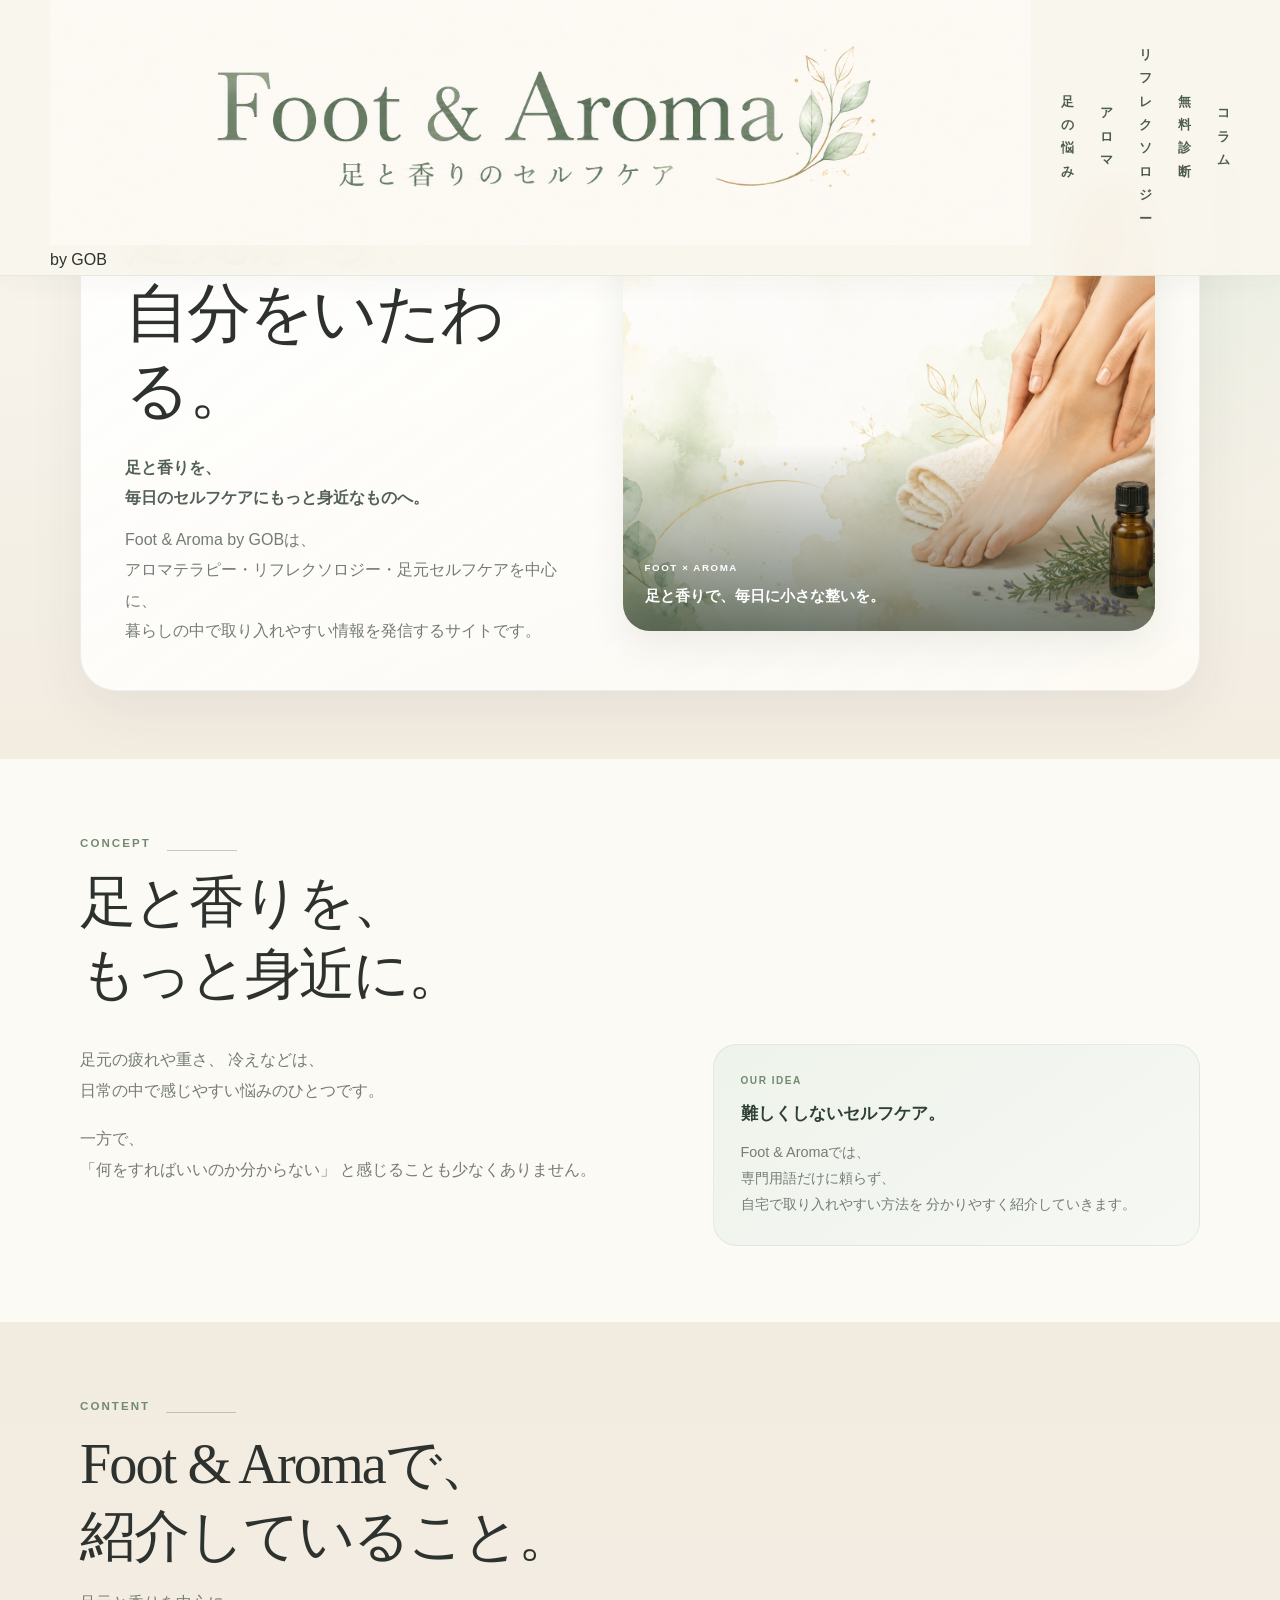
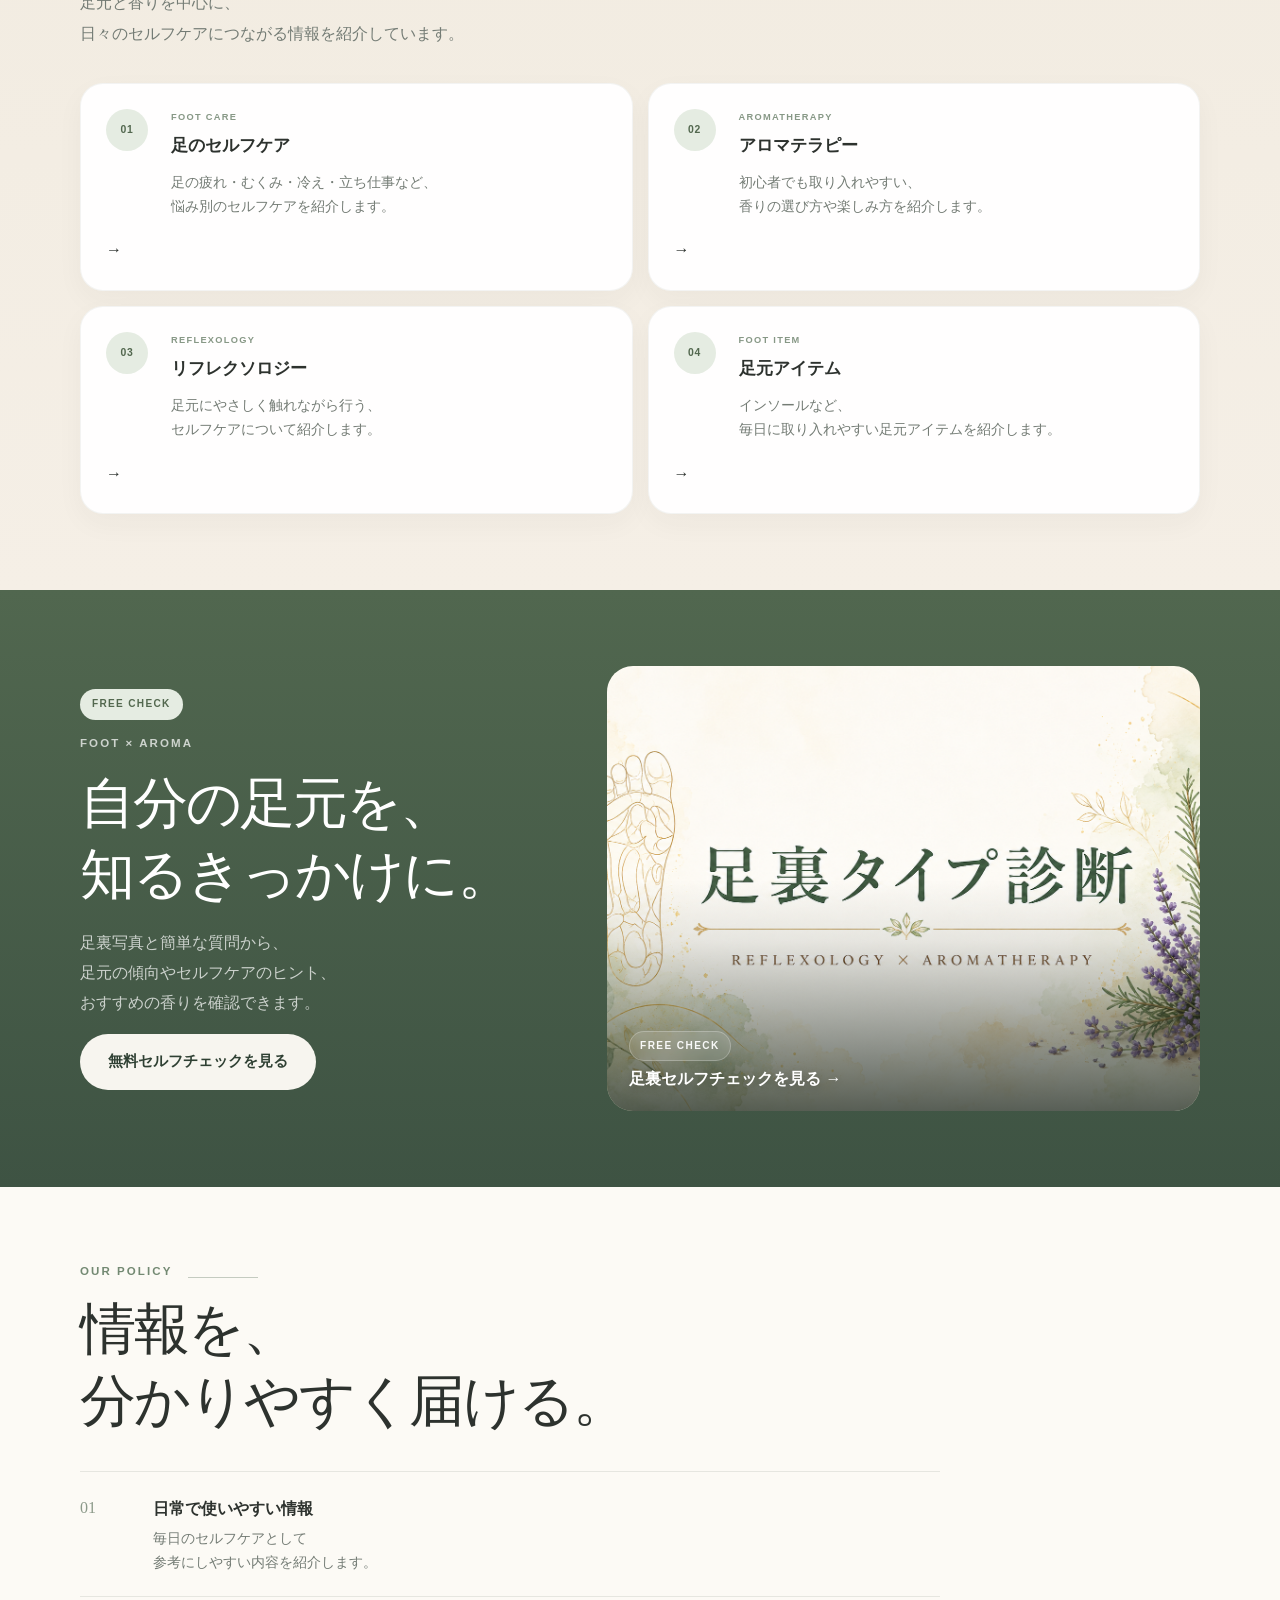
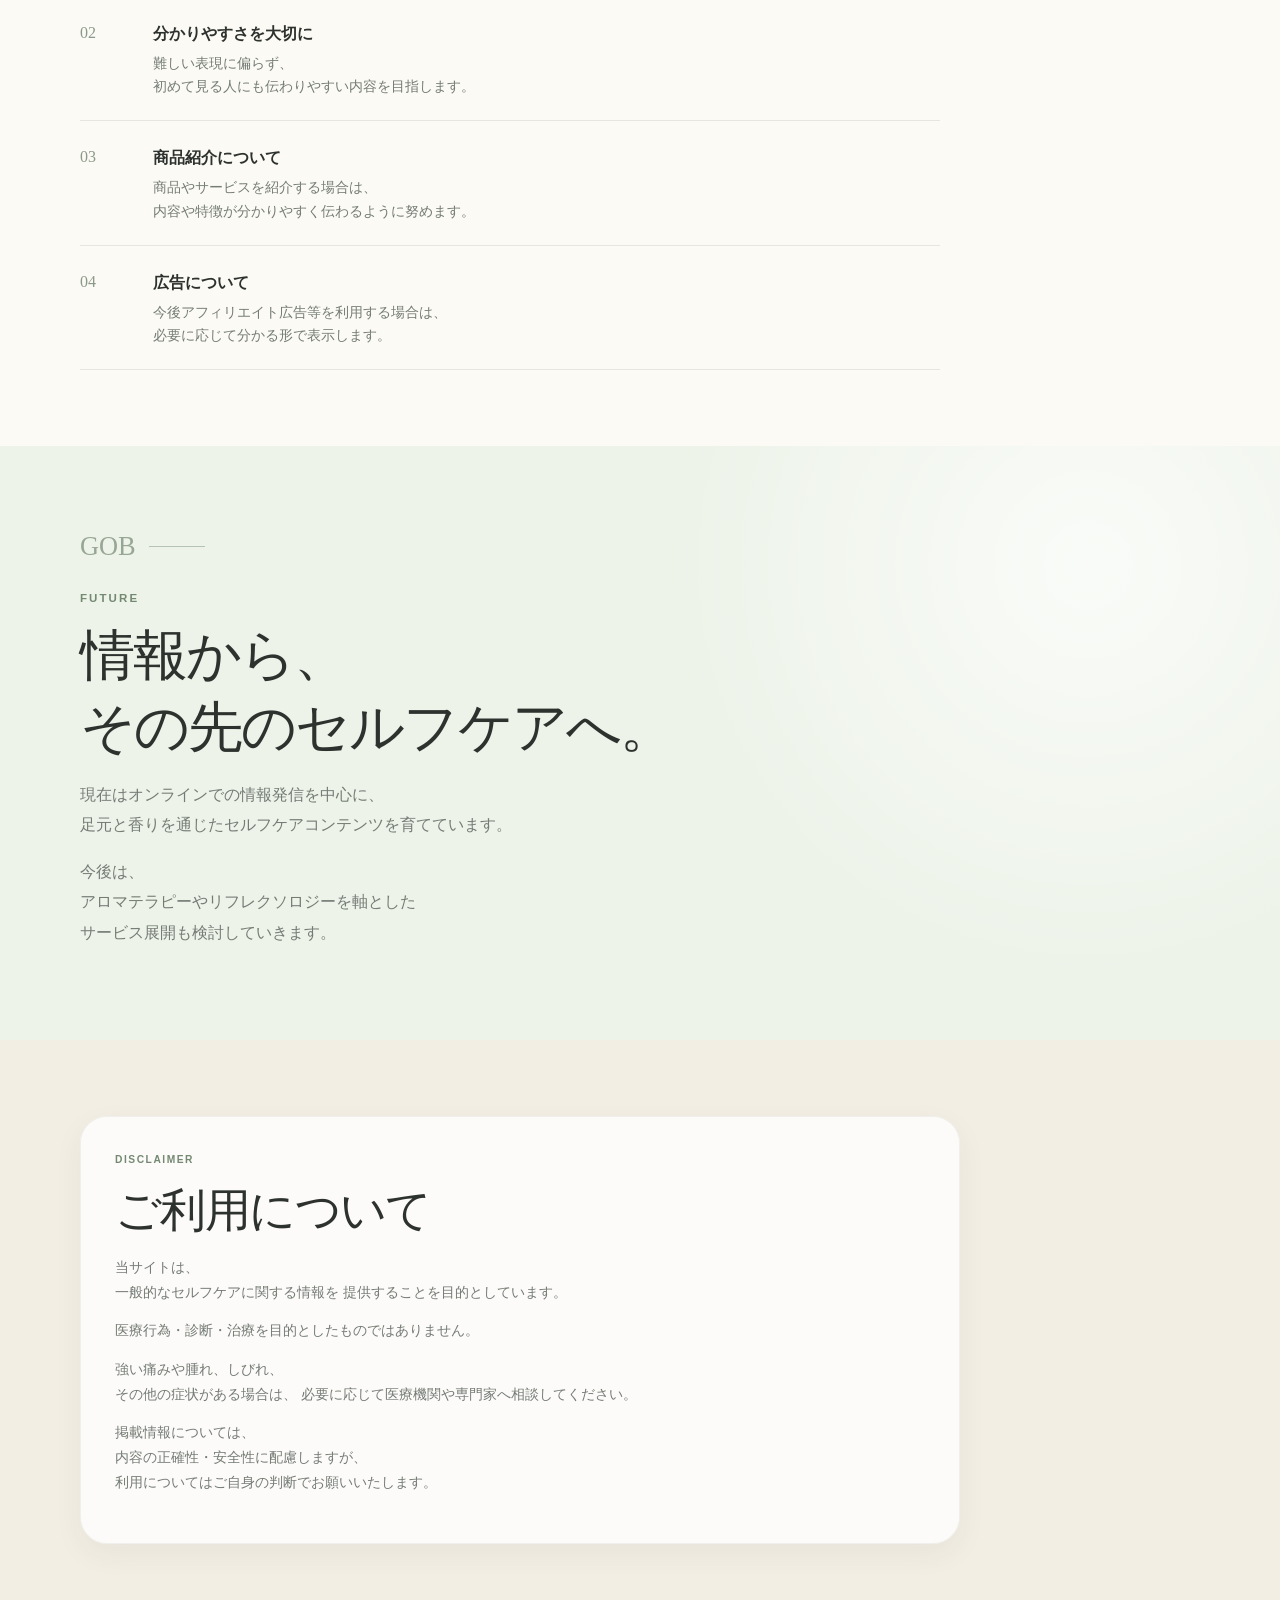
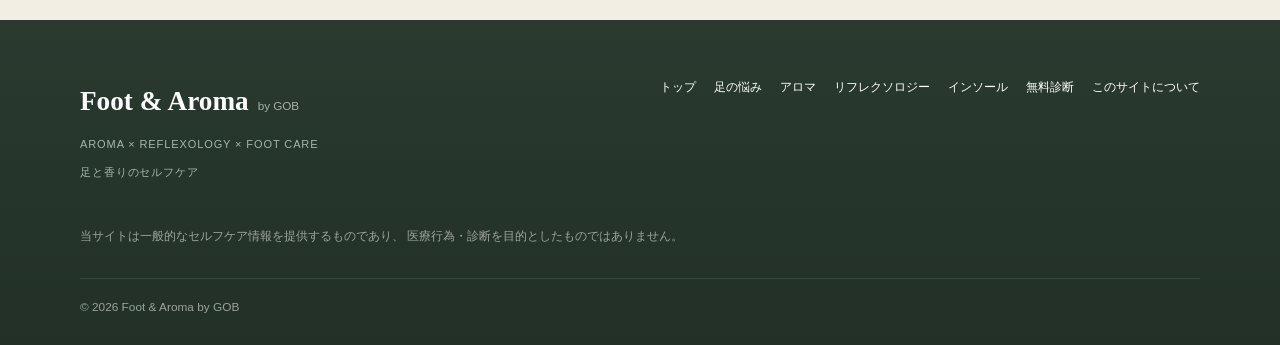
==== commit ea732ba4: "Update about.html" ====
--- a/about.html
+++ b/about.html
@@ -4,7 +4,10 @@
 <head>
   <meta charset="UTF-8">
 
-  <meta name="viewport" content="width=device-width, initial-scale=1.0">
+  <meta
+    name="viewport"
+    content="width=device-width, initial-scale=1.0"
+  >
 
   <title>このサイトについて｜Foot & Aroma by GOB｜足と香りのセルフケア</title>
 
@@ -101,9 +104,13 @@
 
         <img
           src="logo-simple.png"
-          alt="Foot & Aroma by GOB"
+          alt="Foot & Aroma"
           class="header-logo-image"
         >
+
+        <span class="header-gob">
+          by GOB
+        </span>
 
       </a>
 
@@ -183,12 +190,15 @@
 
             <p class="about-hero-lead">
               足と香りを、
+              <br class="sp-only">
               毎日のセルフケアにもっと身近なものへ。
             </p>
 
             <p class="about-hero-text">
               Foot & Aroma by GOBは、
+              <br class="sp-only">
               アロマテラピー・リフレクソロジー・足元セルフケアを中心に、
+              <br class="sp-only">
               暮らしの中で取り入れやすい情報を発信するサイトです。
             </p>
 
@@ -259,11 +269,13 @@
             <p>
               足元の疲れや重さ、
               冷えなどは、
+              <br class="sp-only">
               日常の中で感じやすい悩みのひとつです。
             </p>
 
             <p>
               一方で、
+              <br class="sp-only">
               「何をすればいいのか分からない」
               と感じることも少なくありません。
             </p>
@@ -283,7 +295,9 @@
 
             <p>
               Foot & Aromaでは、
+              <br class="sp-only">
               専門用語だけに頼らず、
+              <br class="sp-only">
               自宅で取り入れやすい方法を
               分かりやすく紹介していきます。
             </p>
@@ -323,6 +337,7 @@
 
           <p>
             足元と香りを中心に、
+            <br class="sp-only">
             日々のセルフケアにつながる情報を紹介しています。
           </p>
 
@@ -353,6 +368,7 @@
 
               <p>
                 足の疲れ・むくみ・冷え・立ち仕事など、
+                <br class="sp-only">
                 悩み別のセルフケアを紹介します。
               </p>
 
@@ -387,6 +403,7 @@
 
               <p>
                 初心者でも取り入れやすい、
+                <br class="sp-only">
                 香りの選び方や楽しみ方を紹介します。
               </p>
 
@@ -421,6 +438,7 @@
 
               <p>
                 足元にやさしく触れながら行う、
+                <br class="sp-only">
                 セルフケアについて紹介します。
               </p>
 
@@ -455,6 +473,7 @@
 
               <p>
                 インソールなど、
+                <br class="sp-only">
                 毎日に取り入れやすい足元アイテムを紹介します。
               </p>
 
@@ -502,7 +521,9 @@
 
             <p>
               足裏写真と簡単な質問から、
+              <br class="sp-only">
               足元の傾向やセルフケアのヒント、
+              <br class="sp-only">
               おすすめの香りを確認できます。
             </p>
 
@@ -594,6 +615,7 @@
 
               <p>
                 毎日のセルフケアとして
+                <br class="sp-only">
                 参考にしやすい内容を紹介します。
               </p>
 
@@ -616,6 +638,7 @@
 
               <p>
                 難しい表現に偏らず、
+                <br class="sp-only">
                 初めて見る人にも伝わりやすい内容を目指します。
               </p>
 
@@ -638,6 +661,7 @@
 
               <p>
                 商品やサービスを紹介する場合は、
+                <br class="sp-only">
                 内容や特徴が分かりやすく伝わるように努めます。
               </p>
 
@@ -660,6 +684,7 @@
 
               <p>
                 今後アフィリエイト広告等を利用する場合は、
+                <br class="sp-only">
                 必要に応じて分かる形で表示します。
               </p>
 
@@ -707,12 +732,15 @@
 
           <p>
             現在はオンラインでの情報発信を中心に、
+            <br class="sp-only">
             足元と香りを通じたセルフケアコンテンツを育てています。
           </p>
 
           <p>
             今後は、
+            <br class="sp-only">
             アロマテラピーやリフレクソロジーを軸とした
+            <br class="sp-only">
             サービス展開も検討していきます。
           </p>
 
@@ -744,6 +772,7 @@
 
           <p>
             当サイトは、
+            <br class="sp-only">
             一般的なセルフケアに関する情報を
             提供することを目的としています。
           </p>
@@ -754,13 +783,16 @@
 
           <p>
             強い痛みや腫れ、しびれ、
+            <br class="sp-only">
             その他の症状がある場合は、
             必要に応じて医療機関や専門家へ相談してください。
           </p>
 
           <p>
             掲載情報については、
+            <br class="sp-only">
             内容の正確性・安全性に配慮しますが、
+            <br class="sp-only">
             利用についてはご自身の判断でお願いいたします。
           </p>
 
--- a/style.css
+++ b/style.css
@@ -2346,3 +2346,2304 @@
   }
 
 }
+/* =========================================================
+   SUB PAGES
+   Aroma / Reflexology / Diagnosis / Foot Care /
+   Insole / About
+========================================================= */
+
+
+/* =========================================================
+   COMMON SUB PAGE
+========================================================= */
+
+.aroma-page,
+.reflex-page,
+.diagnosis-page,
+.footcare-page,
+.insole-page,
+.about-page {
+  overflow: hidden;
+}
+
+
+/* ---------- HERO ---------- */
+
+.aroma-page-hero,
+.reflex-page-hero,
+.diagnosis-page-hero,
+.footcare-page-hero,
+.insole-page-hero,
+.about-page-hero {
+  padding: 42px 0 68px;
+
+  background:
+    radial-gradient(
+      circle at 88% 10%,
+      rgba(218, 230, 214, .62),
+      transparent 32%
+    ),
+    linear-gradient(
+      180deg,
+      #faf7f0 0%,
+      #f2ece1 100%
+    );
+}
+
+
+.aroma-hero-card,
+.reflex-hero-card,
+.diagnosis-hero-card,
+.footcare-hero-card,
+.insole-hero-card,
+.about-hero-card {
+  padding: 44px;
+
+  display: grid;
+  grid-template-columns: .92fr 1.08fr;
+
+  gap: 44px;
+
+  align-items: center;
+
+  background:
+    linear-gradient(
+      145deg,
+      rgba(255,255,255,.91),
+      rgba(255,253,248,.79)
+    );
+
+  border:
+    1px solid rgba(45,50,46,.07);
+
+  border-radius: 36px;
+
+  box-shadow:
+    var(--shadow-soft);
+}
+
+
+.aroma-hero-copy h1,
+.reflex-hero-copy h1,
+.diagnosis-hero-copy h1,
+.footcare-hero-copy h1,
+.insole-hero-copy h1,
+.about-hero-copy h1 {
+  margin-bottom: 22px;
+
+  font-size:
+    clamp(2.8rem,5vw,4.75rem);
+
+  line-height: 1.2;
+}
+
+
+.aroma-hero-lead,
+.reflex-hero-lead,
+.diagnosis-hero-lead,
+.footcare-hero-lead,
+.insole-hero-lead,
+.about-hero-lead {
+  margin-bottom: 13px;
+
+  color: #536057;
+
+  font-size: 1.02rem;
+  font-weight: 600;
+
+  line-height: 1.85;
+}
+
+
+.aroma-hero-text,
+.reflex-hero-text,
+.diagnosis-hero-text,
+.footcare-hero-text,
+.insole-hero-text,
+.about-hero-text {
+  margin-bottom: 0;
+
+  color: var(--text-soft);
+
+  line-height: 1.9;
+}
+
+
+.aroma-hero-image,
+.reflex-hero-image,
+.diagnosis-hero-image,
+.footcare-hero-image,
+.insole-hero-image,
+.about-hero-image {
+  position: relative;
+
+  overflow: hidden;
+
+  border-radius: 27px;
+
+  box-shadow:
+    0 14px 36px rgba(53,62,55,.08);
+}
+
+
+.aroma-hero-image img,
+.reflex-hero-image img,
+.diagnosis-hero-image img,
+.footcare-hero-image img,
+.insole-hero-image img,
+.about-hero-image img {
+  aspect-ratio: 4 / 3.35;
+
+  object-fit: cover;
+}
+
+
+.aroma-hero-image::after,
+.reflex-hero-image::after,
+.footcare-hero-image::after,
+.insole-hero-image::after,
+.about-hero-image::after {
+  content: "";
+
+  position: absolute;
+  inset: 0;
+
+  pointer-events: none;
+
+  background:
+    linear-gradient(
+      180deg,
+      transparent 58%,
+      rgba(32,46,35,.64) 100%
+    );
+}
+
+
+.aroma-image-caption,
+.reflex-image-caption,
+.footcare-image-caption,
+.insole-image-caption,
+.about-image-caption {
+  position: absolute;
+
+  left: 22px;
+  right: 22px;
+  bottom: 20px;
+
+  z-index: 2;
+
+  display: flex;
+  flex-direction: column;
+
+  gap: 5px;
+
+  color: #fff;
+}
+
+
+.aroma-image-caption span,
+.reflex-image-caption span,
+.footcare-image-caption span,
+.insole-image-caption span,
+.about-image-caption span {
+  font-size: .61rem;
+  font-weight: 800;
+
+  letter-spacing: .16em;
+}
+
+
+.aroma-image-caption strong,
+.reflex-image-caption strong,
+.footcare-image-caption strong,
+.insole-image-caption strong,
+.about-image-caption strong {
+  font-size: .96rem;
+}
+
+
+/* =========================================================
+   PAGE NAV
+========================================================= */
+
+.aroma-page-nav,
+.reflex-page-nav,
+.diagnosis-page-nav,
+.footcare-page-nav,
+.insole-page-nav {
+  padding: 25px 0;
+
+  background: #fffdf9;
+
+  border-top:
+    1px solid rgba(83,106,82,.08);
+
+  border-bottom:
+    1px solid rgba(83,106,82,.08);
+}
+
+
+.aroma-nav-title,
+.reflex-nav-title,
+.diagnosis-nav-title,
+.footcare-nav-title,
+.insole-nav-title {
+  margin-bottom: 14px;
+
+  color: #7d887e;
+
+  font-size: .72rem;
+  font-weight: 700;
+}
+
+
+.aroma-nav-list,
+.reflex-nav-list,
+.diagnosis-nav-list,
+.footcare-nav-list,
+.insole-nav-list {
+  display: grid;
+
+  grid-template-columns:
+    repeat(4,1fr);
+
+  gap: 9px;
+}
+
+
+.aroma-nav-list a,
+.reflex-nav-list a,
+.diagnosis-nav-list a,
+.footcare-nav-list a,
+.insole-nav-list a {
+  min-height: 54px;
+
+  padding: 0 16px;
+
+  display: flex;
+  align-items: center;
+
+  gap: 11px;
+
+  border-radius: 16px;
+
+  background:
+    var(--sage-50);
+
+  color:
+    var(--green-deep);
+
+  font-size: .82rem;
+  font-weight: 700;
+
+  transition:
+    transform .2s ease,
+    background .2s ease;
+}
+
+
+.aroma-nav-list a:hover,
+.reflex-nav-list a:hover,
+.diagnosis-nav-list a:hover,
+.footcare-nav-list a:hover,
+.insole-nav-list a:hover {
+  transform: translateY(-2px);
+
+  background:
+    var(--sage-100);
+}
+
+
+.aroma-nav-list span,
+.reflex-nav-list span,
+.diagnosis-nav-list span,
+.footcare-nav-list span,
+.insole-nav-list span {
+  color:
+    var(--sage-500);
+
+  font-size: .61rem;
+
+  letter-spacing: .08em;
+}
+
+
+
+/* =========================================================
+   GENERIC SUB SECTIONS
+========================================================= */
+
+.aroma-section,
+.reflex-section,
+.diagnosis-section,
+.footcare-section,
+.insole-section,
+.about-section {
+  padding: 76px 0;
+}
+
+
+.aroma-section-heading,
+.reflex-section-heading,
+.diagnosis-section-heading,
+.footcare-section-heading,
+.insole-section-heading,
+.about-section-heading {
+  max-width: 720px;
+
+  margin-bottom: 34px;
+}
+
+
+.aroma-heading-line,
+.reflex-heading-line,
+.diagnosis-heading-line,
+.footcare-heading-line,
+.insole-heading-line,
+.about-heading-line {
+  display: flex;
+  align-items: center;
+
+  gap: 16px;
+}
+
+
+.aroma-heading-line::after,
+.reflex-heading-line::after,
+.diagnosis-heading-line::after,
+.footcare-heading-line::after,
+.insole-heading-line::after,
+.about-heading-line::after {
+  content: "";
+
+  width: 70px;
+  height: 1px;
+
+  background:
+    rgba(83,106,82,.33);
+}
+
+
+.aroma-section-heading h2,
+.reflex-section-heading h2,
+.diagnosis-section-heading h2,
+.footcare-section-heading h2,
+.insole-section-heading h2,
+.about-section-heading h2 {
+  margin-bottom: 16px;
+
+  font-size:
+    clamp(2.45rem,4.4vw,4rem);
+
+  line-height: 1.28;
+}
+
+
+.aroma-section-heading > p:last-child,
+.reflex-section-heading > p:last-child,
+.diagnosis-section-heading > p:last-child,
+.footcare-section-heading > p:last-child,
+.insole-section-heading > p:last-child,
+.about-section-heading > p:last-child {
+  color: var(--text-soft);
+
+  line-height: 1.9;
+}
+
+
+
+/* =========================================================
+   INTRO / NOTE
+========================================================= */
+
+.aroma-intro-section,
+.reflex-intro-section,
+.insole-basic-section,
+.about-concept-section {
+  background: #fcfaf5;
+}
+
+
+.aroma-intro-layout,
+.reflex-intro-layout,
+.insole-basic-layout,
+.about-concept-layout {
+  display: grid;
+
+  grid-template-columns: 1fr .82fr;
+
+  gap: 38px;
+
+  align-items: start;
+}
+
+
+.aroma-intro-main,
+.reflex-intro-main,
+.insole-basic-main,
+.about-concept-main {
+  color: var(--text-soft);
+
+  font-size: 1rem;
+
+  line-height: 1.95;
+}
+
+
+.aroma-intro-main p,
+.reflex-intro-main p,
+.insole-basic-main p,
+.about-concept-main p {
+  margin-bottom: 17px;
+}
+
+
+.aroma-intro-note,
+.reflex-intro-note,
+.insole-basic-note,
+.about-concept-note {
+  padding: 27px;
+
+  background:
+    linear-gradient(
+      145deg,
+      #eef3eb,
+      #f6f8f4
+    );
+
+  border:
+    1px solid rgba(83,106,82,.09);
+
+  border-radius: 24px;
+}
+
+
+.aroma-intro-note > span,
+.reflex-intro-note > span,
+.insole-basic-note > span,
+.about-concept-note > span {
+  display: block;
+
+  margin-bottom: 9px;
+
+  color: var(--sage-500);
+
+  font-size: .63rem;
+  font-weight: 800;
+
+  letter-spacing: .15em;
+}
+
+
+.aroma-intro-note strong,
+.reflex-intro-note strong,
+.insole-basic-note strong,
+.about-concept-note strong {
+  display: block;
+
+  margin-bottom: 10px;
+
+  color: var(--green-deep);
+
+  font-size: 1.04rem;
+}
+
+
+.aroma-intro-note p,
+.reflex-intro-note p,
+.insole-basic-note p,
+.about-concept-note p {
+  margin: 0;
+
+  color: var(--text-soft);
+
+  font-size: .9rem;
+
+  line-height: 1.8;
+}
+
+
+
+/* =========================================================
+   NUMBERED CARDS
+========================================================= */
+
+.aroma-enjoy-section,
+.reflex-selfcare-section,
+.diagnosis-result-section,
+.insole-check-section,
+.about-content-section {
+  background:
+    linear-gradient(
+      180deg,
+      #f1ebe0,
+      #f5efe6
+    );
+}
+
+
+.aroma-step-list,
+.reflex-care-list,
+.diagnosis-feature-list,
+.insole-point-list,
+.about-content-grid {
+  display: grid;
+
+  grid-template-columns:
+    repeat(2,1fr);
+
+  gap: 15px;
+}
+
+
+.aroma-step-card,
+.reflex-care-card,
+.diagnosis-feature-card,
+.insole-point-card,
+.about-content-card {
+  position: relative;
+
+  padding: 25px;
+
+  display: grid;
+
+  grid-template-columns:
+    48px 1fr;
+
+  gap: 17px;
+
+  background:
+    rgba(255,255,255,.94);
+
+  border:
+    1px solid rgba(83,106,82,.07);
+
+  border-radius: 23px;
+
+  box-shadow:
+    0 10px 28px rgba(53,62,55,.04);
+}
+
+
+.aroma-step-number,
+.reflex-care-number,
+.diagnosis-feature-number,
+.insole-point-number,
+.about-content-number {
+  width: 42px;
+  height: 42px;
+
+  display: flex;
+  align-items: center;
+  justify-content: center;
+
+  color: var(--green);
+
+  background:
+    var(--sage-100);
+
+  border-radius: 50%;
+
+  font-size: .65rem;
+  font-weight: 800;
+
+  letter-spacing: .08em;
+}
+
+
+.aroma-step-content > span,
+.reflex-care-content > span,
+.diagnosis-feature-en,
+.insole-point-en,
+.about-content-en {
+  display: block;
+
+  margin-bottom: 4px;
+
+  color: #879886;
+
+  font-size: .58rem;
+  font-weight: 800;
+
+  letter-spacing: .14em;
+}
+
+
+.aroma-step-card h3,
+.reflex-care-card h3,
+.diagnosis-feature-card h3,
+.insole-point-card h3,
+.about-content-card h3 {
+  margin-bottom: 8px;
+
+  font-size: 1.08rem;
+}
+
+
+.aroma-step-card p,
+.reflex-care-card p,
+.diagnosis-feature-card p,
+.insole-point-card p,
+.about-content-card p {
+  margin: 0;
+
+  color: var(--text-soft);
+
+  font-size: .88rem;
+
+  line-height: 1.72;
+}
+
+
+
+/* =========================================================
+   STEP ROWS
+========================================================= */
+
+.reflex-steps-section,
+.diagnosis-flow-section {
+  background: #fcfaf5;
+}
+
+
+.reflex-step-list,
+.diagnosis-step-list {
+  max-width: 850px;
+
+  border-top:
+    1px solid var(--line);
+}
+
+
+.reflex-step-row,
+.diagnosis-step-row {
+  padding: 24px 0;
+
+  display: grid;
+
+  grid-template-columns:
+    62px 1fr;
+
+  gap: 20px;
+
+  border-bottom:
+    1px solid var(--line);
+}
+
+
+.reflex-step-number,
+.diagnosis-step-number {
+  color: #879987;
+
+  font-family: Georgia,serif;
+
+  font-size: 1.25rem;
+}
+
+
+.diagnosis-step-en {
+  display: block;
+
+  margin-bottom: 3px;
+
+  color: var(--sage-500);
+
+  font-size: .59rem;
+  font-weight: 800;
+
+  letter-spacing: .14em;
+}
+
+
+.reflex-step-row h3,
+.diagnosis-step-row h3 {
+  margin-bottom: 7px;
+
+  font-size: 1.08rem;
+}
+
+
+.reflex-step-row p,
+.diagnosis-step-row p {
+  margin: 0;
+
+  color: var(--text-soft);
+
+  line-height: 1.78;
+}
+
+
+
+/* =========================================================
+   AROMA SCENTS
+========================================================= */
+
+.aroma-scents-section {
+  background: #f8f5ee;
+}
+
+
+.aroma-scent-grid {
+  display: grid;
+
+  grid-template-columns:
+    repeat(3,1fr);
+
+  gap: 16px;
+}
+
+
+.aroma-scent-card {
+  padding: 27px;
+
+  background: #fff;
+
+  border:
+    1px solid rgba(83,106,82,.07);
+
+  border-radius: 24px;
+
+  box-shadow:
+    var(--shadow-card);
+}
+
+
+.aroma-scent-top {
+  margin-bottom: 19px;
+
+  display: flex;
+  justify-content: space-between;
+
+  align-items: center;
+}
+
+
+.aroma-scent-number {
+  width: 38px;
+  height: 38px;
+
+  display: flex;
+  align-items: center;
+  justify-content: center;
+
+  border-radius: 50%;
+
+  color: var(--green);
+
+  background: var(--sage-100);
+
+  font-size: .62rem;
+  font-weight: 800;
+}
+
+
+.aroma-scent-en {
+  color: #8b9989;
+
+  font-size: .59rem;
+  font-weight: 800;
+
+  letter-spacing: .13em;
+}
+
+
+.aroma-scent-card h3 {
+  margin-bottom: 10px;
+
+  font-size: 1.25rem;
+}
+
+
+.aroma-scent-description {
+  min-height: 96px;
+
+  color: var(--text-soft);
+
+  font-size: .87rem;
+
+  line-height: 1.75;
+}
+
+
+.aroma-scent-scenes {
+  display: flex;
+  flex-wrap: wrap;
+
+  gap: 6px;
+}
+
+
+.aroma-scent-scenes span {
+  padding: 5px 9px;
+
+  color: var(--green);
+
+  background:
+    var(--sage-50);
+
+  border-radius: 999px;
+
+  font-size: .67rem;
+}
+
+
+
+/* =========================================================
+   DARK FEATURE SECTIONS
+========================================================= */
+
+.aroma-foot-section,
+.reflex-aroma-section,
+.footcare-reflex-section,
+.insole-standing-section,
+.insole-items-section,
+.about-check-section,
+.diagnosis-start-section {
+  padding: 76px 0;
+
+  color: #fff;
+
+  background:
+    linear-gradient(
+      180deg,
+      #51674f,
+      #3e5343
+    );
+}
+
+
+.aroma-foot-layout,
+.reflex-aroma-layout,
+.footcare-reflex-layout,
+.about-check-layout {
+  display: grid;
+
+  grid-template-columns: .9fr 1.1fr;
+
+  gap: 42px;
+
+  align-items: center;
+}
+
+
+.aroma-foot-copy h2,
+.reflex-aroma-copy h2,
+.footcare-reflex-copy h2,
+.about-check-copy h2,
+.insole-standing-copy h2,
+.insole-items-heading h2,
+.diagnosis-start-card h2 {
+  margin-bottom: 18px;
+
+  font-size:
+    clamp(2.45rem,4.3vw,3.95rem);
+
+  line-height: 1.29;
+}
+
+
+.aroma-foot-copy p,
+.reflex-aroma-copy p,
+.footcare-reflex-copy p,
+.about-check-copy p,
+.insole-standing-copy p,
+.insole-items-heading p,
+.diagnosis-start-card p {
+  color:
+    rgba(255,255,255,.72);
+
+  line-height: 1.87;
+}
+
+
+.aroma-foot-visual,
+.reflex-aroma-image,
+.footcare-reflex-image,
+.about-check-image {
+  overflow: hidden;
+
+  border-radius: 26px;
+}
+
+
+.aroma-foot-visual img,
+.reflex-aroma-image img,
+.footcare-reflex-image img,
+.about-check-image img {
+  aspect-ratio: 4 / 3;
+
+  object-fit: cover;
+}
+
+
+/* Alias for CTA HTML used on sub pages */
+
+.image-cta-layer {
+  position: absolute;
+
+  left: 22px;
+  right: 22px;
+  bottom: 20px;
+
+  z-index: 2;
+
+  display: flex;
+  flex-direction: column;
+  align-items: flex-start;
+
+  gap: 7px;
+
+  color: #fff;
+}
+
+
+
+/* =========================================================
+   SIMPLE ITEM ROWS
+========================================================= */
+
+.aroma-items-section,
+.reflex-items-section {
+  background: #fcfaf5;
+}
+
+
+.aroma-item-list,
+.reflex-item-list,
+.insole-items-list,
+.about-policy-list {
+  max-width: 860px;
+
+  border-top:
+    1px solid var(--line);
+}
+
+
+.aroma-item-row,
+.reflex-item-row,
+.insole-items-row,
+.about-policy-row {
+  padding: 21px 0;
+
+  display: grid;
+
+  grid-template-columns:
+    55px 1fr;
+
+  gap: 18px;
+
+  border-bottom:
+    1px solid var(--line);
+}
+
+
+.aroma-item-row > span,
+.reflex-item-row > span,
+.insole-items-row > span,
+.about-policy-row > span {
+  color: #8b9989;
+
+  font-family: Georgia,serif;
+
+  font-size: 1rem;
+}
+
+
+.aroma-item-row h3,
+.reflex-item-row h3,
+.insole-items-row h3,
+.about-policy-row h3 {
+  margin-bottom: 4px;
+
+  font-size: 1.02rem;
+}
+
+
+.aroma-item-row p,
+.reflex-item-row p,
+.insole-items-row p,
+.about-policy-row p {
+  margin: 0;
+
+  color: var(--text-soft);
+
+  font-size: .87rem;
+
+  line-height: 1.7;
+}
+
+
+
+/* =========================================================
+   SAFETY / NOTICE
+========================================================= */
+
+.aroma-safety-section,
+.reflex-safety-section,
+.insole-caution-section,
+.about-disclaimer-section,
+.diagnosis-notice-section,
+.footcare-notice-section {
+  background:
+    #f3eee4;
+}
+
+
+.aroma-safety-card,
+.reflex-safety-card,
+.insole-caution-card,
+.about-disclaimer-card,
+.diagnosis-notice-card,
+.footcare-notice-card {
+  max-width: 880px;
+
+  padding: 34px;
+
+  background: rgba(255,255,255,.78);
+
+  border:
+    1px solid rgba(83,106,82,.08);
+
+  border-radius: 27px;
+
+  box-shadow:
+    var(--shadow-card);
+}
+
+
+.aroma-safety-heading > span,
+.reflex-safety-heading > span,
+.insole-caution-card > span,
+.about-disclaimer-card > span,
+.diagnosis-notice-card > span,
+.footcare-notice-card > span {
+  display: block;
+
+  margin-bottom: 11px;
+
+  color: var(--sage-500);
+
+  font-size: .64rem;
+  font-weight: 800;
+
+  letter-spacing: .15em;
+}
+
+
+.aroma-safety-card h2,
+.reflex-safety-card h2,
+.insole-caution-card h2,
+.about-disclaimer-card h2,
+.diagnosis-notice-card h2,
+.footcare-notice-card h2 {
+  margin-bottom: 14px;
+
+  font-size:
+    clamp(2rem,3.6vw,3rem);
+
+  line-height: 1.3;
+}
+
+
+.aroma-safety-list,
+.reflex-safety-list {
+  margin: 24px 0;
+
+  padding: 0;
+
+  list-style: none;
+
+  border-top:
+    1px solid var(--line);
+}
+
+
+.aroma-safety-list li,
+.reflex-safety-list li {
+  padding: 13px 0;
+
+  display: grid;
+
+  grid-template-columns:
+    42px 1fr;
+
+  gap: 12px;
+
+  border-bottom:
+    1px solid var(--line);
+}
+
+
+.aroma-safety-list span,
+.reflex-safety-list span {
+  color: #899888;
+
+  font-size: .66rem;
+}
+
+
+.aroma-safety-note,
+.reflex-safety-note,
+.insole-caution-card p,
+.about-disclaimer-card p,
+.diagnosis-notice-card p,
+.footcare-notice-card p {
+  color: var(--text-soft);
+
+  font-size: .87rem;
+
+  line-height: 1.78;
+}
+
+
+
+/* =========================================================
+   FINAL CTA CARDS
+========================================================= */
+
+.aroma-final-section,
+.reflex-final-section,
+.footcare-check-section,
+.insole-final-section {
+  padding: 76px 0;
+
+  background:
+    linear-gradient(
+      180deg,
+      #f5f3eb,
+      #edf3eb
+    );
+}
+
+
+.aroma-final-card,
+.reflex-final-card,
+.footcare-check-card,
+.insole-final-card {
+  max-width: 820px;
+
+  padding: 42px;
+
+  margin-inline: auto;
+
+  text-align: center;
+
+  background:
+    rgba(255,255,255,.87);
+
+  border:
+    1px solid rgba(83,106,82,.08);
+
+  border-radius: 32px;
+
+  box-shadow:
+    0 18px 50px rgba(53,62,55,.08);
+}
+
+
+.aroma-final-label,
+.reflex-final-label,
+.footcare-check-label,
+.insole-final-label,
+.diagnosis-hero-label,
+.diagnosis-start-label,
+.about-check-label {
+  display: inline-flex;
+
+  margin-bottom: 13px;
+
+  padding: 6px 12px;
+
+  color: var(--green);
+
+  background: var(--sage-100);
+
+  border-radius: 999px;
+
+  font-size: .63rem;
+  font-weight: 800;
+
+  letter-spacing: .13em;
+}
+
+
+.aroma-final-card h2,
+.reflex-final-card h2,
+.footcare-check-card h2,
+.insole-final-card h2 {
+  margin-bottom: 17px;
+
+  font-size:
+    clamp(2.4rem,4.2vw,3.8rem);
+
+  line-height: 1.3;
+}
+
+
+.aroma-final-card > p:not(.eyebrow),
+.reflex-final-card > p:not(.eyebrow),
+.footcare-check-card > p:not(.eyebrow),
+.insole-final-card > p:not(.eyebrow) {
+  max-width: 580px;
+
+  margin:
+    0 auto 22px;
+
+  color: var(--text-soft);
+
+  line-height: 1.85;
+}
+
+
+
+/* =========================================================
+   DIAGNOSIS PAGE
+========================================================= */
+
+.diagnosis-hero-card {
+  max-width: 920px;
+
+  margin-inline: auto;
+}
+
+
+.diagnosis-start-button {
+  margin-top: 20px;
+}
+
+
+.diagnosis-small-note {
+  margin-top: 8px !important;
+
+  color: #8c968d !important;
+
+  font-size: .72rem;
+}
+
+
+.diagnosis-photo-section {
+  padding: 76px 0;
+
+  color: #fff;
+
+  background:
+    linear-gradient(
+      180deg,
+      #53684f,
+      #415445
+    );
+}
+
+
+.diagnosis-photo-card {
+  display: grid;
+
+  grid-template-columns: .72fr 1.28fr;
+
+  gap: 42px;
+}
+
+
+.diagnosis-photo-heading h2 {
+  margin-bottom: 17px;
+
+  font-size:
+    clamp(2.4rem,4.2vw,3.8rem);
+
+  line-height: 1.3;
+}
+
+
+.diagnosis-photo-heading > p:last-child {
+  color: rgba(255,255,255,.72);
+}
+
+
+.diagnosis-photo-content {
+  padding: 28px;
+
+  color: var(--text);
+
+  background: #f9f7f1;
+
+  border-radius: 26px;
+}
+
+
+.diagnosis-photo-item {
+  padding-bottom: 21px;
+
+  margin-bottom: 21px;
+
+  border-bottom:
+    1px solid var(--line);
+}
+
+
+.diagnosis-photo-item > span {
+  color: var(--sage-500);
+
+  font-size: .62rem;
+  font-weight: 800;
+
+  letter-spacing: .14em;
+}
+
+
+.diagnosis-photo-item h3 {
+  margin: 6px 0 8px;
+
+  font-size: 1.05rem;
+}
+
+
+.diagnosis-photo-item p,
+.diagnosis-photo-points,
+.diagnosis-photo-note {
+  color: var(--text-soft);
+
+  font-size: .87rem;
+}
+
+
+.diagnosis-photo-points-title {
+  color: var(--green);
+
+  font-weight: 700;
+}
+
+
+.diagnosis-example-grid,
+.diagnosis-related-grid {
+  display: grid;
+
+  grid-template-columns:
+    repeat(2,1fr);
+
+  gap: 14px;
+}
+
+
+.diagnosis-example-card,
+.diagnosis-related-card {
+  padding: 24px;
+
+  background: #fff;
+
+  border:
+    1px solid rgba(83,106,82,.07);
+
+  border-radius: 22px;
+
+  box-shadow:
+    var(--shadow-card);
+}
+
+
+.diagnosis-example-card > span,
+.diagnosis-related-card > span {
+  display: block;
+
+  margin-bottom: 7px;
+
+  color: var(--sage-500);
+
+  font-size: .6rem;
+  font-weight: 800;
+
+  letter-spacing: .13em;
+}
+
+
+.diagnosis-example-card h3,
+.diagnosis-related-card h3 {
+  margin-bottom: 7px;
+}
+
+
+.diagnosis-example-card p,
+.diagnosis-related-card p {
+  margin: 0;
+
+  color: var(--text-soft);
+
+  font-size: .86rem;
+}
+
+
+.diagnosis-start-card {
+  max-width: 760px;
+
+  margin-inline: auto;
+
+  text-align: center;
+}
+
+
+.diagnosis-start-label {
+  color: var(--green-deep);
+
+  background: rgba(255,255,255,.88);
+}
+
+
+.diagnosis-main-button {
+  margin-top: 13px;
+}
+
+
+.diagnosis-start-sub {
+  display: block;
+
+  margin-top: 9px;
+
+  color: rgba(255,255,255,.57);
+
+  font-size: .7rem;
+}
+
+
+
+/* =========================================================
+   FOOT CARE PAGE
+========================================================= */
+
+.footcare-concern-grid {
+  display: grid;
+
+  grid-template-columns:
+    repeat(2,1fr);
+
+  gap: 14px;
+}
+
+
+.footcare-concern-card {
+  padding: 24px;
+
+  display: grid;
+
+  grid-template-columns:
+    45px 1fr 22px;
+
+  gap: 14px;
+
+  align-items: center;
+
+  background: #fff;
+
+  border-radius: 22px;
+
+  box-shadow: var(--shadow-card);
+}
+
+
+.footcare-concern-number {
+  width: 40px;
+  height: 40px;
+
+  display: flex;
+  align-items: center;
+  justify-content: center;
+
+  background: var(--sage-100);
+
+  border-radius: 50%;
+
+  color: var(--green);
+
+  font-size: .62rem;
+  font-weight: 800;
+}
+
+
+.footcare-concern-en {
+  color: #8b9989;
+
+  font-size: .58rem;
+  font-weight: 800;
+
+  letter-spacing: .13em;
+}
+
+
+.footcare-concern-card h3 {
+  margin: 3px 0 5px;
+}
+
+
+.footcare-concern-card p {
+  margin: 0;
+
+  color: var(--text-soft);
+
+  font-size: .84rem;
+}
+
+
+.footcare-detail-soft {
+  background: #f3eee4;
+}
+
+
+.footcare-detail-layout,
+.insole-detail-layout {
+  display: grid;
+
+  grid-template-columns:
+    .78fr 1.22fr;
+
+  gap: 48px;
+}
+
+
+.footcare-detail-number,
+.insole-detail-number {
+  display: block;
+
+  margin-bottom: 10px;
+
+  color: #9aaa99;
+
+  font-family: Georgia,serif;
+
+  font-size: 1.5rem;
+}
+
+
+.footcare-detail-heading h2,
+.insole-detail-heading h2 {
+  font-size:
+    clamp(2.3rem,4vw,3.65rem);
+
+  line-height: 1.3;
+}
+
+
+.footcare-detail-content,
+.insole-detail-content {
+  color: var(--text-soft);
+
+  line-height: 1.9;
+}
+
+
+.footcare-detail-lead,
+.insole-detail-lead {
+  color: #4f5b52;
+
+  font-size: 1rem;
+  font-weight: 600;
+}
+
+
+.footcare-tip-box,
+.insole-tip-box,
+.insole-note-box {
+  margin-top: 23px;
+
+  padding: 24px;
+
+  background: #fff;
+
+  border-radius: 22px;
+
+  border:
+    1px solid rgba(83,106,82,.07);
+}
+
+
+.footcare-tip-box > span,
+.insole-tip-box > span,
+.insole-note-box > span {
+  color: var(--sage-500);
+
+  font-size: .61rem;
+  font-weight: 800;
+
+  letter-spacing: .14em;
+}
+
+
+
+/* =========================================================
+   INSOLE PAGE
+========================================================= */
+
+.insole-detail-soft,
+.insole-shoes-section,
+.insole-replacement-section {
+  background: #f3eee4;
+}
+
+
+.insole-standing-card {
+  max-width: 850px;
+}
+
+
+.insole-standing-copy ul {
+  margin: 24px 0;
+
+  color: rgba(255,255,255,.78);
+}
+
+
+.insole-shoes-grid {
+  display: grid;
+
+  grid-template-columns:
+    repeat(4,1fr);
+
+  gap: 11px;
+}
+
+
+.insole-shoe-item {
+  padding: 22px;
+
+  background: #fff;
+
+  border-radius: 21px;
+
+  box-shadow:
+    var(--shadow-card);
+}
+
+
+.insole-shoe-item > span {
+  display: block;
+
+  margin-bottom: 12px;
+
+  color: #95a493;
+
+  font-family: Georgia,serif;
+}
+
+
+.insole-shoe-item strong {
+  display: block;
+
+  margin-bottom: 6px;
+}
+
+
+.insole-shoe-item p {
+  margin: 0;
+
+  color: var(--text-soft);
+
+  font-size: .83rem;
+}
+
+
+.insole-replacement-layout {
+  display: grid;
+
+  grid-template-columns:
+    .85fr 1.15fr;
+
+  gap: 45px;
+
+  align-items: center;
+}
+
+
+.insole-replacement-list {
+  border-top:
+    1px solid var(--line);
+}
+
+
+.insole-replacement-list > div {
+  padding: 16px 0;
+
+  display: grid;
+
+  grid-template-columns:
+    44px 1fr;
+
+  gap: 12px;
+
+  border-bottom:
+    1px solid var(--line);
+}
+
+
+.insole-replacement-list span {
+  color: #8d9c8d;
+
+  font-size: .7rem;
+}
+
+
+
+/* =========================================================
+   ABOUT PAGE
+========================================================= */
+
+.about-policy-section {
+  background: #fcfaf5;
+}
+
+
+.about-future-section {
+  padding: 76px 0;
+
+  background:
+    radial-gradient(
+      circle at 85% 20%,
+      rgba(255,255,255,.7),
+      transparent 35%
+    ),
+    #edf3e9;
+}
+
+
+.about-future-card {
+  max-width: 850px;
+}
+
+
+.about-future-brand {
+  margin-bottom: 19px;
+
+  display: flex;
+  align-items: center;
+
+  gap: 13px;
+
+  color: #98a696;
+
+  font-family: Georgia,serif;
+
+  font-size: 1.65rem;
+}
+
+
+.about-future-brand i {
+  width: 56px;
+  height: 1px;
+
+  background: #b6c2b4;
+}
+
+
+.about-future-card h2 {
+  margin-bottom: 17px;
+
+  font-size:
+    clamp(2.45rem,4.3vw,3.9rem);
+
+  line-height: 1.3;
+}
+
+
+.about-future-card > p:not(.eyebrow) {
+  max-width: 700px;
+
+  color: var(--text-soft);
+
+  line-height: 1.9;
+}
+
+
+
+/* =========================================================
+   SUB PAGE MOBILE
+========================================================= */
+
+@media screen and (max-width: 768px) {
+
+  .aroma-page-hero,
+  .reflex-page-hero,
+  .diagnosis-page-hero,
+  .footcare-page-hero,
+  .insole-page-hero,
+  .about-page-hero {
+    padding:
+      22px 0 42px;
+  }
+
+
+  .aroma-hero-card,
+  .reflex-hero-card,
+  .diagnosis-hero-card,
+  .footcare-hero-card,
+  .insole-hero-card,
+  .about-hero-card {
+    padding:
+      25px 20px 18px;
+
+    display: flex;
+    flex-direction: column;
+
+    gap: 20px;
+
+    border-radius: 27px;
+  }
+
+
+  .aroma-hero-copy h1,
+  .reflex-hero-copy h1,
+  .diagnosis-hero-copy h1,
+  .footcare-hero-copy h1,
+  .insole-hero-copy h1,
+  .about-hero-copy h1 {
+    margin-bottom: 17px;
+
+    font-size: 31px;
+
+    line-height: 1.28;
+  }
+
+
+  .aroma-hero-lead,
+  .reflex-hero-lead,
+  .diagnosis-hero-lead,
+  .footcare-hero-lead,
+  .insole-hero-lead,
+  .about-hero-lead {
+    font-size: 14px;
+  }
+
+
+  .aroma-hero-text,
+  .reflex-hero-text,
+  .diagnosis-hero-text,
+  .footcare-hero-text,
+  .insole-hero-text,
+  .about-hero-text {
+    font-size: 13px;
+
+    line-height: 1.78;
+  }
+
+
+  .aroma-hero-image,
+  .reflex-hero-image,
+  .diagnosis-hero-image,
+  .footcare-hero-image,
+  .insole-hero-image,
+  .about-hero-image {
+    width: 100%;
+
+    border-radius: 20px;
+  }
+
+
+  .aroma-hero-image img,
+  .reflex-hero-image img,
+  .diagnosis-hero-image img,
+  .footcare-hero-image img,
+  .insole-hero-image img,
+  .about-hero-image img {
+    aspect-ratio:
+      16 / 9.5;
+  }
+
+
+  .aroma-image-caption,
+  .reflex-image-caption,
+  .footcare-image-caption,
+  .insole-image-caption,
+  .about-image-caption {
+    left: 16px;
+    right: 16px;
+    bottom: 14px;
+  }
+
+
+  /* PAGE NAV */
+
+  .aroma-page-nav,
+  .reflex-page-nav,
+  .diagnosis-page-nav,
+  .footcare-page-nav,
+  .insole-page-nav {
+    padding: 18px 0;
+  }
+
+
+  .aroma-nav-list,
+  .reflex-nav-list,
+  .diagnosis-nav-list,
+  .footcare-nav-list,
+  .insole-nav-list {
+    grid-template-columns:
+      repeat(2,1fr);
+
+    gap: 7px;
+  }
+
+
+  .aroma-nav-list a,
+  .reflex-nav-list a,
+  .diagnosis-nav-list a,
+  .footcare-nav-list a,
+  .insole-nav-list a {
+    min-height: 48px;
+
+    padding: 0 11px;
+
+    font-size: 12px;
+
+    border-radius: 14px;
+  }
+
+
+  /* SECTIONS */
+
+  .aroma-section,
+  .reflex-section,
+  .diagnosis-section,
+  .footcare-section,
+  .insole-section,
+  .about-section {
+    padding: 48px 0;
+  }
+
+
+  .aroma-section-heading,
+  .reflex-section-heading,
+  .diagnosis-section-heading,
+  .footcare-section-heading,
+  .insole-section-heading,
+  .about-section-heading {
+    margin-bottom: 23px;
+  }
+
+
+  .aroma-section-heading h2,
+  .reflex-section-heading h2,
+  .diagnosis-section-heading h2,
+  .footcare-section-heading h2,
+  .insole-section-heading h2,
+  .about-section-heading h2 {
+    margin-bottom: 12px;
+
+    font-size: 29px;
+  }
+
+
+  .aroma-section-heading > p:last-child,
+  .reflex-section-heading > p:last-child,
+  .diagnosis-section-heading > p:last-child,
+  .footcare-section-heading > p:last-child,
+  .insole-section-heading > p:last-child,
+  .about-section-heading > p:last-child {
+    font-size: 14px;
+
+    line-height: 1.77;
+  }
+
+
+  /* INTRO */
+
+  .aroma-intro-layout,
+  .reflex-intro-layout,
+  .insole-basic-layout,
+  .about-concept-layout {
+    display: block;
+  }
+
+
+  .aroma-intro-main,
+  .reflex-intro-main,
+  .insole-basic-main,
+  .about-concept-main {
+    font-size: 14px;
+  }
+
+
+  .aroma-intro-note,
+  .reflex-intro-note,
+  .insole-basic-note,
+  .about-concept-note {
+    margin-top: 20px;
+
+    padding: 21px;
+
+    border-radius: 20px;
+  }
+
+
+  /* CARDS */
+
+  .aroma-step-list,
+  .reflex-care-list,
+  .diagnosis-feature-list,
+  .insole-point-list,
+  .about-content-grid,
+  .footcare-concern-grid,
+  .diagnosis-example-grid,
+  .diagnosis-related-grid {
+    grid-template-columns: 1fr;
+
+    gap: 10px;
+  }
+
+
+  .aroma-step-card,
+  .reflex-care-card,
+  .diagnosis-feature-card,
+  .insole-point-card,
+  .about-content-card {
+    padding: 18px;
+
+    grid-template-columns:
+      38px 1fr;
+
+    gap: 12px;
+
+    border-radius: 19px;
+  }
+
+
+  .aroma-step-number,
+  .reflex-care-number,
+  .diagnosis-feature-number,
+  .insole-point-number,
+  .about-content-number {
+    width: 34px;
+    height: 34px;
+
+    font-size: 9px;
+  }
+
+
+  /* SCENT */
+
+  .aroma-scent-grid {
+    grid-template-columns: 1fr;
+
+    gap: 11px;
+  }
+
+
+  .aroma-scent-card {
+    padding: 21px;
+
+    border-radius: 20px;
+  }
+
+
+  .aroma-scent-description {
+    min-height: 0;
+  }
+
+
+  /* DARK */
+
+  .aroma-foot-section,
+  .reflex-aroma-section,
+  .footcare-reflex-section,
+  .insole-standing-section,
+  .insole-items-section,
+  .about-check-section,
+  .diagnosis-start-section {
+    padding: 50px 0;
+  }
+
+
+  .aroma-foot-layout,
+  .reflex-aroma-layout,
+  .footcare-reflex-layout,
+  .about-check-layout {
+    display: flex;
+
+    flex-direction: column;
+
+    gap: 23px;
+  }
+
+
+  .aroma-foot-copy h2,
+  .reflex-aroma-copy h2,
+  .footcare-reflex-copy h2,
+  .about-check-copy h2,
+  .insole-standing-copy h2,
+  .insole-items-heading h2,
+  .diagnosis-start-card h2 {
+    font-size: 29px;
+  }
+
+
+  .image-cta-layer {
+    left: 16px;
+    right: 16px;
+    bottom: 14px;
+  }
+
+
+  /* ITEM ROW */
+
+  .aroma-item-row,
+  .reflex-item-row,
+  .insole-items-row,
+  .about-policy-row {
+    padding: 17px 0;
+
+    grid-template-columns:
+      42px 1fr;
+
+    gap: 11px;
+  }
+
+
+  /* FINAL CTA */
+
+  .aroma-final-section,
+  .reflex-final-section,
+  .footcare-check-section,
+  .insole-final-section {
+    padding: 48px 0;
+  }
+
+
+  .aroma-final-card,
+  .reflex-final-card,
+  .footcare-check-card,
+  .insole-final-card {
+    padding: 25px 20px;
+
+    border-radius: 25px;
+
+    text-align: left;
+  }
+
+
+  .aroma-final-card h2,
+  .reflex-final-card h2,
+  .footcare-check-card h2,
+  .insole-final-card h2 {
+    font-size: 29px;
+  }
+
+
+  .aroma-final-card .button,
+  .reflex-final-card .button,
+  .footcare-check-card .button,
+  .insole-final-card .button {
+    width: 100%;
+  }
+
+
+  /* SAFETY */
+
+  .aroma-safety-card,
+  .reflex-safety-card,
+  .insole-caution-card,
+  .about-disclaimer-card,
+  .diagnosis-notice-card,
+  .footcare-notice-card {
+    padding: 23px 20px;
+
+    border-radius: 22px;
+  }
+
+
+  /* DIAGNOSIS */
+
+  .diagnosis-photo-section {
+    padding: 50px 0;
+  }
+
+
+  .diagnosis-photo-card {
+    display: block;
+  }
+
+
+  .diagnosis-photo-heading {
+    margin-bottom: 23px;
+  }
+
+
+  .diagnosis-photo-heading h2 {
+    font-size: 30px;
+  }
+
+
+  .diagnosis-photo-content {
+    padding: 20px;
+
+    border-radius: 21px;
+  }
+
+
+  .diagnosis-start-card {
+    text-align: left;
+  }
+
+
+  .diagnosis-main-button {
+    width: 100%;
+  }
+
+
+  /* FOOTCARE / INSOLE DETAIL */
+
+  .footcare-detail-layout,
+  .insole-detail-layout,
+  .insole-replacement-layout {
+    display: block;
+  }
+
+
+  .footcare-detail-heading,
+  .insole-detail-heading {
+    margin-bottom: 21px;
+  }
+
+
+  .footcare-detail-heading h2,
+  .insole-detail-heading h2 {
+    font-size: 29px;
+  }
+
+
+  .footcare-tip-box,
+  .insole-tip-box,
+  .insole-note-box {
+    padding: 19px;
+
+    border-radius: 19px;
+  }
+
+
+  /* SHOES */
+
+  .insole-shoes-grid {
+    grid-template-columns:
+      repeat(2,1fr);
+
+    gap: 8px;
+  }
+
+
+  .insole-shoe-item {
+    padding: 17px;
+
+    border-radius: 18px;
+  }
+
+
+  .insole-replacement-list {
+    margin-top: 23px;
+  }
+
+
+  /* ABOUT FUTURE */
+
+  .about-future-section {
+    padding: 50px 0;
+  }
+
+
+  .about-future-card h2 {
+    font-size: 30px;
+  }
+
+}
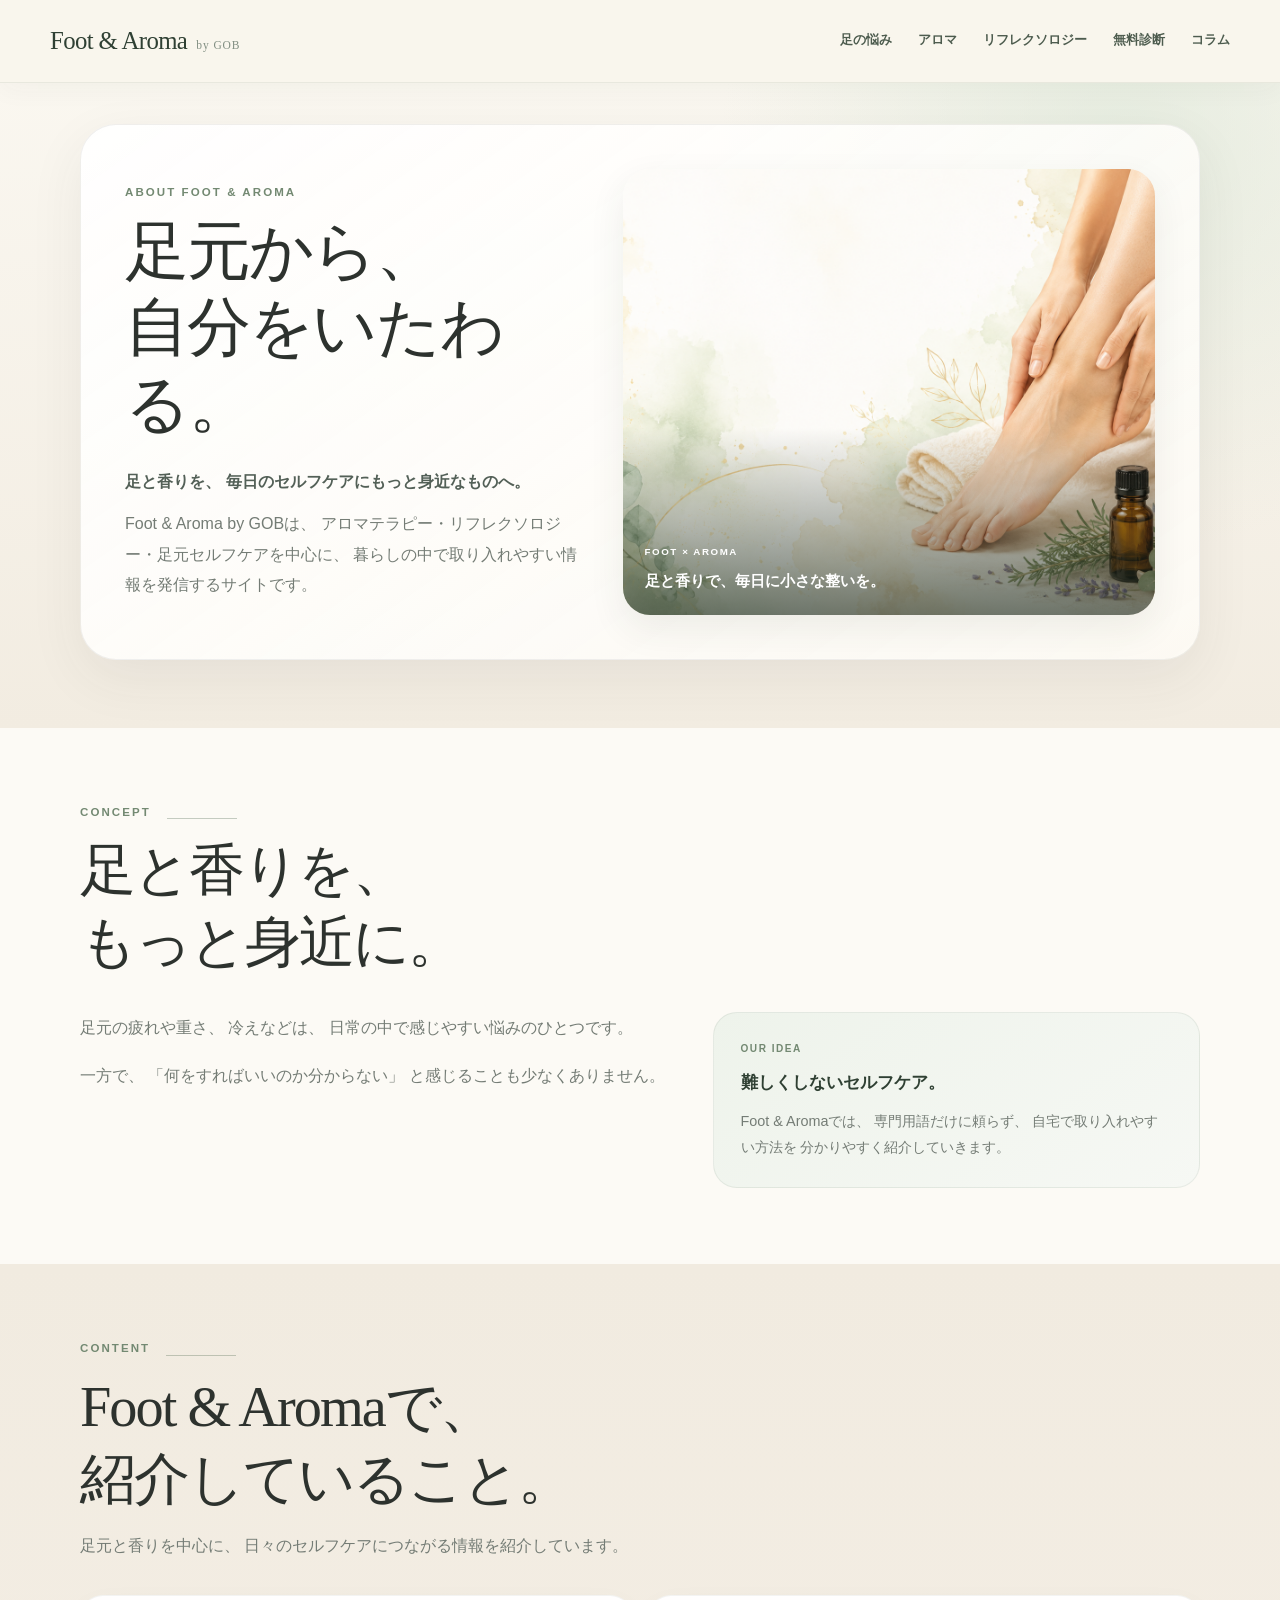
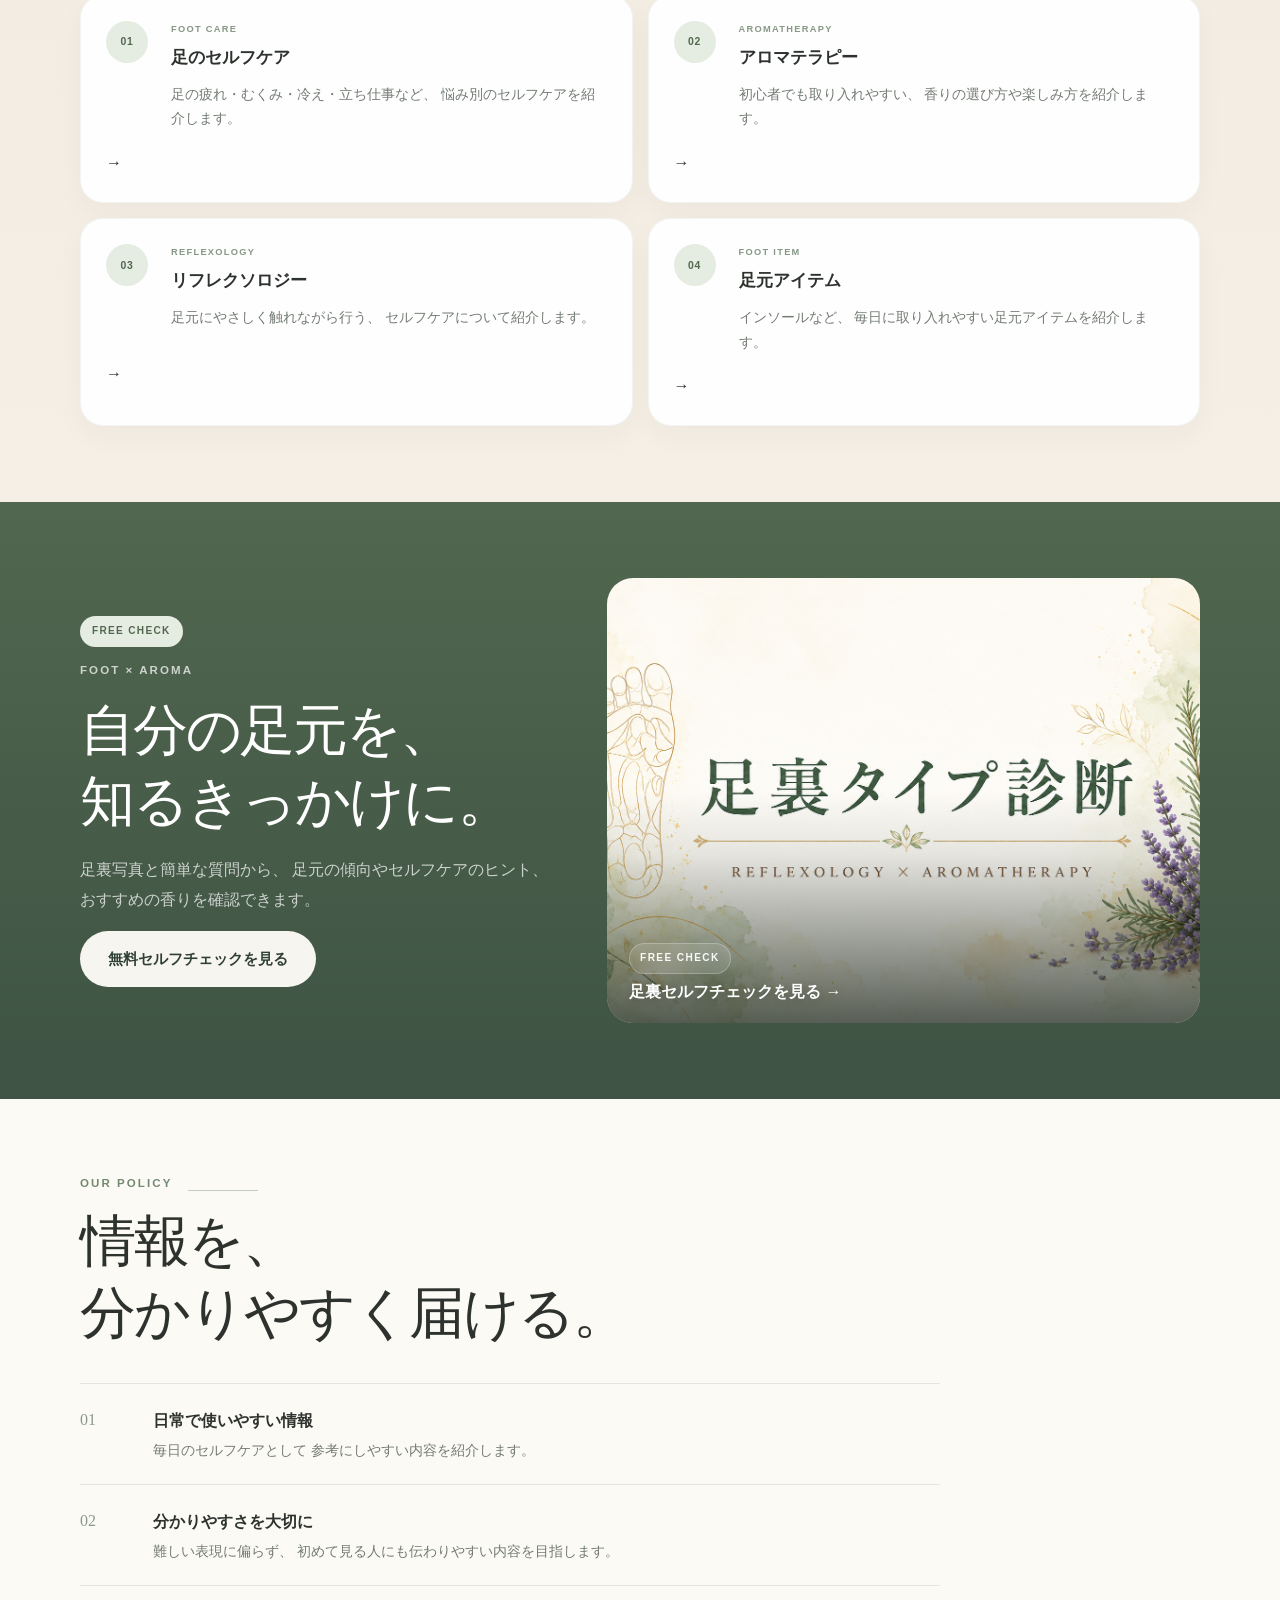
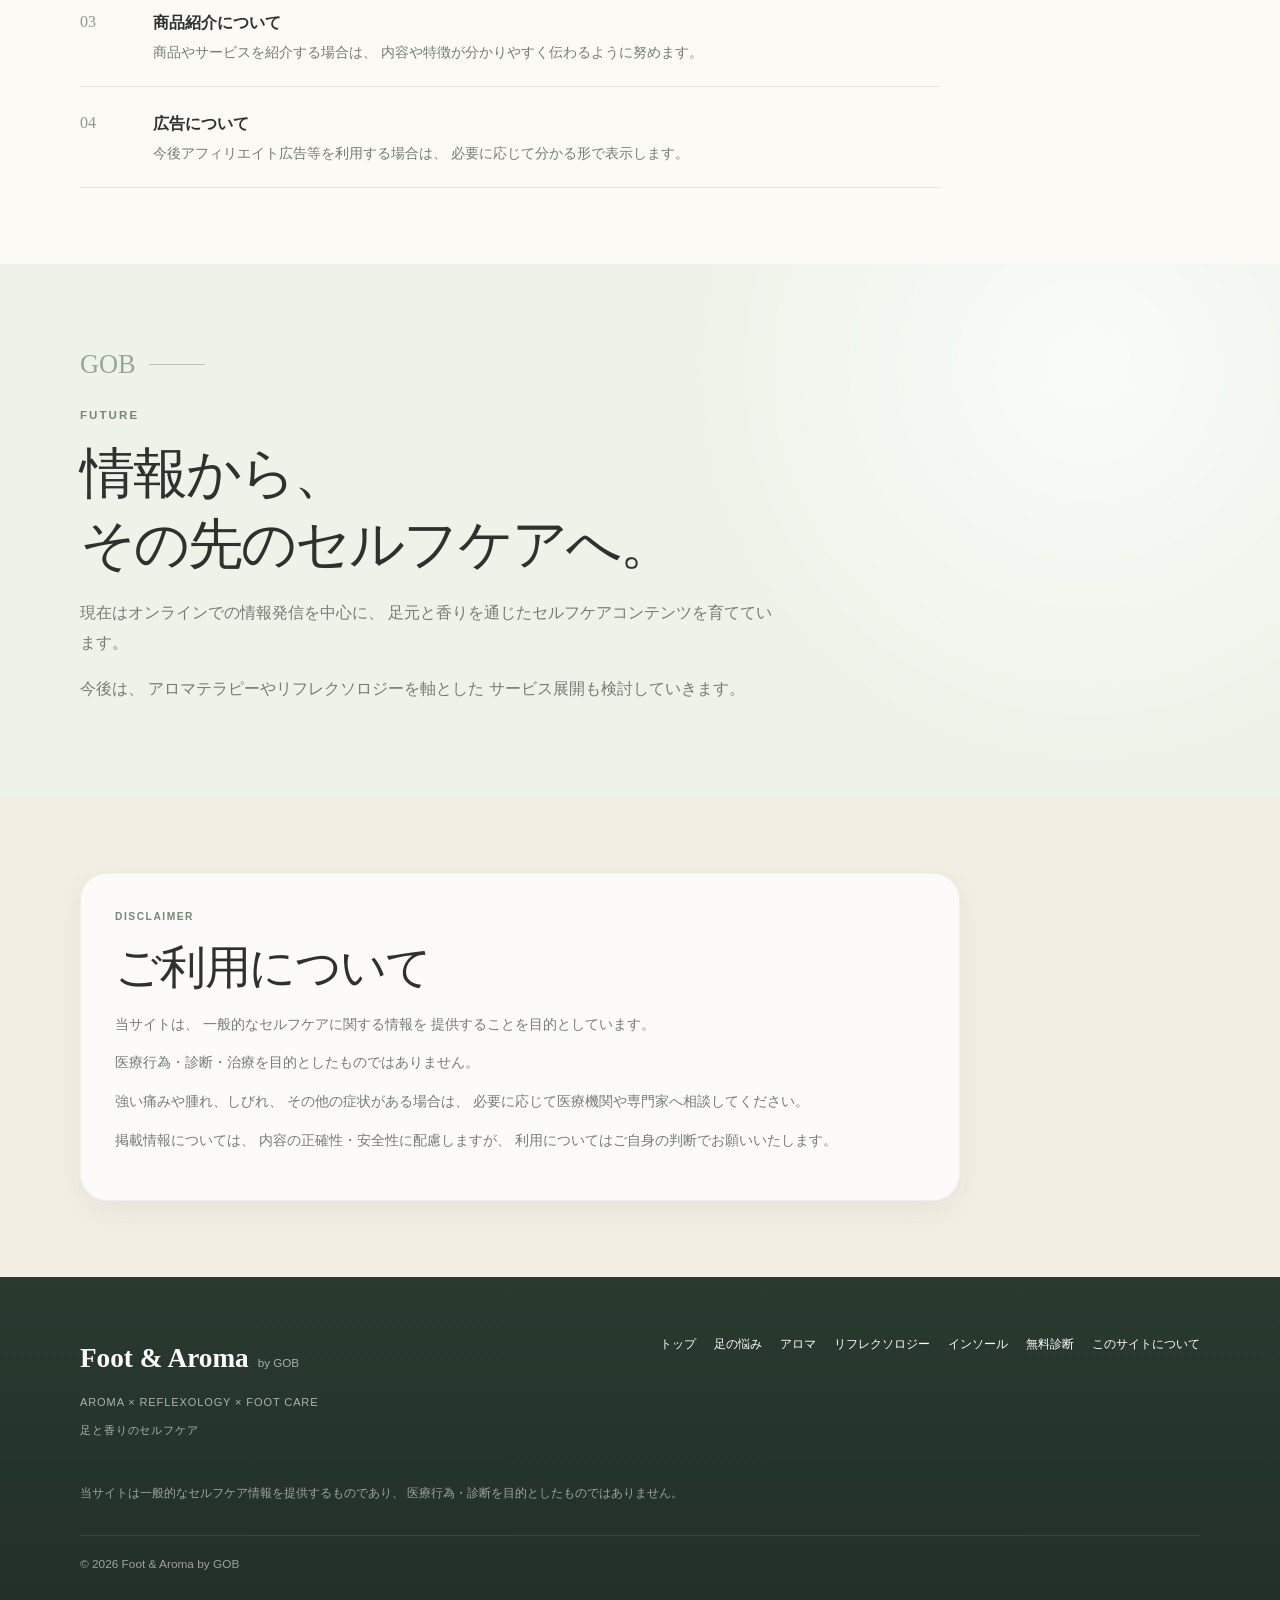
==== commit be4b9710: "Update about.html" ====
--- a/about.html
+++ b/about.html
@@ -97,18 +97,16 @@
     <div class="header-inner">
 
       <a
-        class="site-logo"
         href="index.html"
+        class="text-logo"
         aria-label="Foot & Aroma by GOB トップページ"
       >
 
-        <img
-          src="logo-simple.png"
-          alt="Foot & Aroma"
-          class="header-logo-image"
-        >
-
-        <span class="header-gob">
+        <span class="text-logo-main">
+          Foot & Aroma
+        </span>
+
+        <span class="text-logo-sub">
           by GOB
         </span>
 
@@ -120,6 +118,7 @@
         type="button"
         aria-label="メニューを開く"
         aria-expanded="false"
+        aria-controls="global-nav"
       >
         <span></span>
         <span></span>
@@ -128,6 +127,7 @@
 
 
       <nav
+        id="global-nav"
         class="global-nav"
         aria-label="メインナビゲーション"
       >
--- a/style.css
+++ b/style.css
@@ -4647,3 +4647,687 @@
   }
 
 }
+/* =========================================================
+   SUB PAGE FINAL ADDITIONS
+   Header / SP Break / Reflex Zones / Insole spacing
+========================================================= */
+
+
+/* =========================================================
+   HEADER LOGO
+   トップページ・遷移先ページ共通
+========================================================= */
+
+.site-logo {
+  display: inline-flex;
+  align-items: center;
+
+  gap: 7px;
+
+  flex-shrink: 0;
+}
+
+.header-logo-image {
+  display: block;
+
+  width: auto;
+  height: 34px;
+
+  object-fit: contain;
+}
+
+.header-gob {
+  flex-shrink: 0;
+
+  color: #718071;
+
+  font-family:
+    Georgia,
+    "Yu Mincho",
+    "Hiragino Mincho ProN",
+    serif;
+
+  font-size: 0.72rem;
+  font-weight: 500;
+
+  line-height: 1;
+
+  letter-spacing: 0.045em;
+
+  white-space: nowrap;
+}
+
+
+/* =========================================================
+   SMARTPHONE ONLY LINE BREAK
+========================================================= */
+
+.sp-only {
+  display: none;
+}
+
+
+/* =========================================================
+   REFLEXOLOGY PAGE NAV
+   反射区追加で5項目になったため調整
+========================================================= */
+
+.reflex-nav-list {
+  grid-template-columns:
+    repeat(5, 1fr);
+}
+
+
+/* =========================================================
+   REFLEX ZONES
+========================================================= */
+
+.reflex-zones-section {
+  position: relative;
+
+  background:
+    linear-gradient(
+      180deg,
+      #eef2e9 0%,
+      #f7f5ef 100%
+    );
+
+  overflow: hidden;
+}
+
+
+/* 背景の薄い装飾 */
+
+.reflex-zones-section::before {
+  content: "";
+
+  position: absolute;
+
+  width: 330px;
+  height: 330px;
+
+  right: -150px;
+  top: 90px;
+
+  border-radius: 50%;
+
+  background:
+    rgba(205, 219, 201, 0.27);
+
+  pointer-events: none;
+}
+
+
+.reflex-zones-section .container {
+  position: relative;
+
+  z-index: 1;
+}
+
+
+/* =========================================================
+   INTRODUCTION
+========================================================= */
+
+.reflex-zone-intro {
+  max-width: 780px;
+
+  margin-bottom: 28px;
+
+  padding: 24px 26px;
+
+  background:
+    rgba(255, 255, 255, 0.70);
+
+  border:
+    1px solid rgba(83, 106, 82, 0.10);
+
+  border-radius: 22px;
+}
+
+
+.reflex-zone-intro > span {
+  display: block;
+
+  margin-bottom: 9px;
+
+  color: var(--sage-500);
+
+  font-size: 0.62rem;
+  font-weight: 800;
+
+  letter-spacing: 0.15em;
+}
+
+
+.reflex-zone-intro p {
+  margin-bottom: 8px;
+
+  color: var(--text-soft);
+
+  font-size: 0.88rem;
+
+  line-height: 1.78;
+}
+
+
+.reflex-zone-intro p:last-child {
+  margin-bottom: 0;
+}
+
+
+/* =========================================================
+   REFLEX ZONE LIST
+========================================================= */
+
+.reflex-zone-list {
+  max-width: 900px;
+
+  display: flex;
+  flex-direction: column;
+
+  gap: 11px;
+}
+
+
+/* =========================================================
+   EACH CARD
+========================================================= */
+
+.reflex-zone-card {
+  overflow: hidden;
+
+  background:
+    rgba(255, 255, 255, 0.93);
+
+  border:
+    1px solid rgba(83, 106, 82, 0.09);
+
+  border-radius: 21px;
+
+  box-shadow:
+    0 8px 24px rgba(53, 62, 55, 0.035);
+
+  transition:
+    border-color 0.2s ease,
+    box-shadow 0.2s ease;
+}
+
+
+.reflex-zone-card[open] {
+  border-color:
+    rgba(83, 106, 82, 0.18);
+
+  box-shadow:
+    0 12px 30px rgba(53, 62, 55, 0.055);
+}
+
+
+/* =========================================================
+   SUMMARY
+========================================================= */
+
+.reflex-zone-card summary {
+  min-height: 88px;
+
+  padding: 18px 20px;
+
+  display: grid;
+
+  grid-template-columns:
+    44px 1fr auto;
+
+  gap: 15px;
+
+  align-items: center;
+
+  cursor: pointer;
+
+  list-style: none;
+
+  user-select: none;
+}
+
+
+.reflex-zone-card summary::-webkit-details-marker {
+  display: none;
+}
+
+
+/* 番号 */
+
+.reflex-zone-number {
+  width: 38px;
+  height: 38px;
+
+  display: inline-flex;
+  align-items: center;
+  justify-content: center;
+
+  flex-shrink: 0;
+
+  color: var(--green);
+
+  background:
+    var(--sage-100);
+
+  border-radius: 50%;
+
+  font-size: 0.62rem;
+  font-weight: 800;
+
+  letter-spacing: 0.08em;
+}
+
+
+/* タイトル */
+
+.reflex-zone-heading {
+  min-width: 0;
+
+  display: flex;
+  flex-direction: column;
+
+  gap: 3px;
+}
+
+
+.reflex-zone-heading small {
+  color: #8b9989;
+
+  font-size: 0.57rem;
+  font-weight: 800;
+
+  line-height: 1.35;
+
+  letter-spacing: 0.12em;
+}
+
+
+.reflex-zone-heading strong {
+  color: var(--green-deep);
+
+  font-size: 1rem;
+
+  line-height: 1.45;
+}
+
+
+/* 「位置・押し方を見る」 */
+
+.reflex-zone-toggle {
+  position: relative;
+
+  padding-right: 24px;
+
+  color: var(--green);
+
+  font-size: 0.77rem;
+  font-weight: 700;
+
+  white-space: nowrap;
+}
+
+
+.reflex-zone-toggle::after {
+  content: "+";
+
+  position: absolute;
+
+  top: 50%;
+  right: 0;
+
+  transform:
+    translateY(-50%);
+
+  color: #789078;
+
+  font-size: 1.25rem;
+  font-weight: 400;
+
+  line-height: 1;
+
+  transition:
+    transform 0.25s ease;
+}
+
+
+.reflex-zone-card[open]
+.reflex-zone-toggle::after {
+  content: "−";
+}
+
+
+/* =========================================================
+   OPEN DETAIL
+========================================================= */
+
+.reflex-zone-detail {
+  padding:
+    0 20px 20px 79px;
+
+  border-top:
+    1px solid rgba(83, 106, 82, 0.08);
+}
+
+
+.reflex-zone-detail-row {
+  padding: 15px 0;
+
+  display: grid;
+
+  grid-template-columns:
+    72px 1fr;
+
+  gap: 15px;
+
+  border-bottom:
+    1px solid rgba(83, 106, 82, 0.07);
+}
+
+
+.reflex-zone-detail-row:last-child {
+  padding-bottom: 2px;
+
+  border-bottom: 0;
+}
+
+
+.reflex-zone-detail-row > span {
+  color: var(--sage-500);
+
+  font-size: 0.69rem;
+  font-weight: 800;
+
+  letter-spacing: 0.06em;
+}
+
+
+.reflex-zone-detail-row p {
+  margin: 0;
+
+  color: var(--text-soft);
+
+  font-size: 0.88rem;
+
+  line-height: 1.78;
+}
+
+
+/* =========================================================
+   REFLEX NOTE
+========================================================= */
+
+.reflex-zone-note {
+  max-width: 880px;
+
+  margin:
+    22px 0 0;
+
+  color: #858d86;
+
+  font-size: 0.74rem;
+
+  line-height: 1.75;
+}
+
+
+/* =========================================================
+   INSOLE BUTTON SPACING
+========================================================= */
+
+.insole-link-button {
+  margin-top: 23px;
+}
+
+
+/* =========================================================
+   MOBILE
+========================================================= */
+
+@media screen and (max-width: 768px) {
+
+
+  /* =========================
+     HEADER
+  ========================= */
+
+  .site-logo {
+    gap: 6px;
+
+    transform: none;
+  }
+
+
+  .header-logo-image {
+    width: auto;
+    height: 29px;
+  }
+
+
+  .header-gob {
+    font-size: 9px;
+
+    letter-spacing: 0.04em;
+  }
+
+
+  /*
+    既存CSSでは74pxと76pxが混在しているため、
+    最終的に72pxへ統一
+  */
+
+  :root {
+    --header-height: 72px;
+  }
+
+
+  .site-header {
+    min-height:
+      var(--header-height);
+  }
+
+
+  .header-inner {
+    min-height:
+      var(--header-height);
+
+    padding-top: 8px;
+    padding-bottom: 8px;
+  }
+
+
+  body {
+    padding-top:
+      var(--header-height);
+  }
+
+
+  html {
+    scroll-padding-top: 84px;
+  }
+
+
+  .menu-button {
+    width: 40px;
+    height: 40px;
+
+    flex:
+      0 0 40px;
+
+    transform: none;
+  }
+
+
+  /* =========================
+     SMARTPHONE LINE BREAK
+  ========================= */
+
+  .sp-only {
+    display: block;
+  }
+
+
+  /* =========================
+     REFLEX NAV
+  ========================= */
+
+  .reflex-nav-list {
+    grid-template-columns:
+      repeat(2, 1fr);
+  }
+
+
+  /*
+    5項目なので最後の
+    「アイテム」だけ横いっぱい
+  */
+
+  .reflex-nav-list a:last-child {
+    grid-column:
+      1 / -1;
+  }
+
+
+  /* =========================
+     REFLEX ZONES
+  ========================= */
+
+  .reflex-zones-section::before {
+    width: 230px;
+    height: 230px;
+
+    right: -130px;
+    top: 120px;
+  }
+
+
+  .reflex-zone-intro {
+    margin-bottom: 20px;
+
+    padding: 19px 18px;
+
+    border-radius: 19px;
+  }
+
+
+  .reflex-zone-intro p {
+    font-size: 13px;
+
+    line-height: 1.72;
+  }
+
+
+  .reflex-zone-list {
+    gap: 9px;
+  }
+
+
+  .reflex-zone-card {
+    border-radius: 18px;
+  }
+
+
+  .reflex-zone-card summary {
+    min-height: 76px;
+
+    padding:
+      15px 15px;
+
+    grid-template-columns:
+      34px 1fr;
+
+    gap: 11px;
+  }
+
+
+  .reflex-zone-number {
+    width: 31px;
+    height: 31px;
+
+    font-size: 9px;
+  }
+
+
+  .reflex-zone-heading small {
+    font-size: 8px;
+  }
+
+
+  .reflex-zone-heading strong {
+    font-size: 15px;
+  }
+
+
+  /*
+    スマホでは右に置くと窮屈なので
+    3列目から2列目の下へ移動
+  */
+
+  .reflex-zone-toggle {
+    grid-column: 2;
+
+    margin-top: 4px;
+
+    padding-right: 22px;
+
+    justify-self: start;
+
+    font-size: 12px;
+  }
+
+
+  .reflex-zone-toggle::after {
+    font-size: 17px;
+  }
+
+
+  .reflex-zone-detail {
+    padding:
+      0 15px 16px;
+  }
+
+
+  .reflex-zone-detail-row {
+    padding: 13px 0;
+
+    display: block;
+  }
+
+
+  .reflex-zone-detail-row > span {
+    display: block;
+
+    margin-bottom: 5px;
+
+    font-size: 10px;
+  }
+
+
+  .reflex-zone-detail-row p {
+    font-size: 13px;
+
+    line-height: 1.72;
+  }
+
+
+  .reflex-zone-note {
+    margin-top: 18px;
+
+    font-size: 11px;
+
+    line-height: 1.7;
+  }
+
+
+  /* =========================
+     INSOLE BUTTON
+  ========================= */
+
+  .insole-link-button {
+    width: 100%;
+
+    margin-top: 22px;
+  }
+
+}
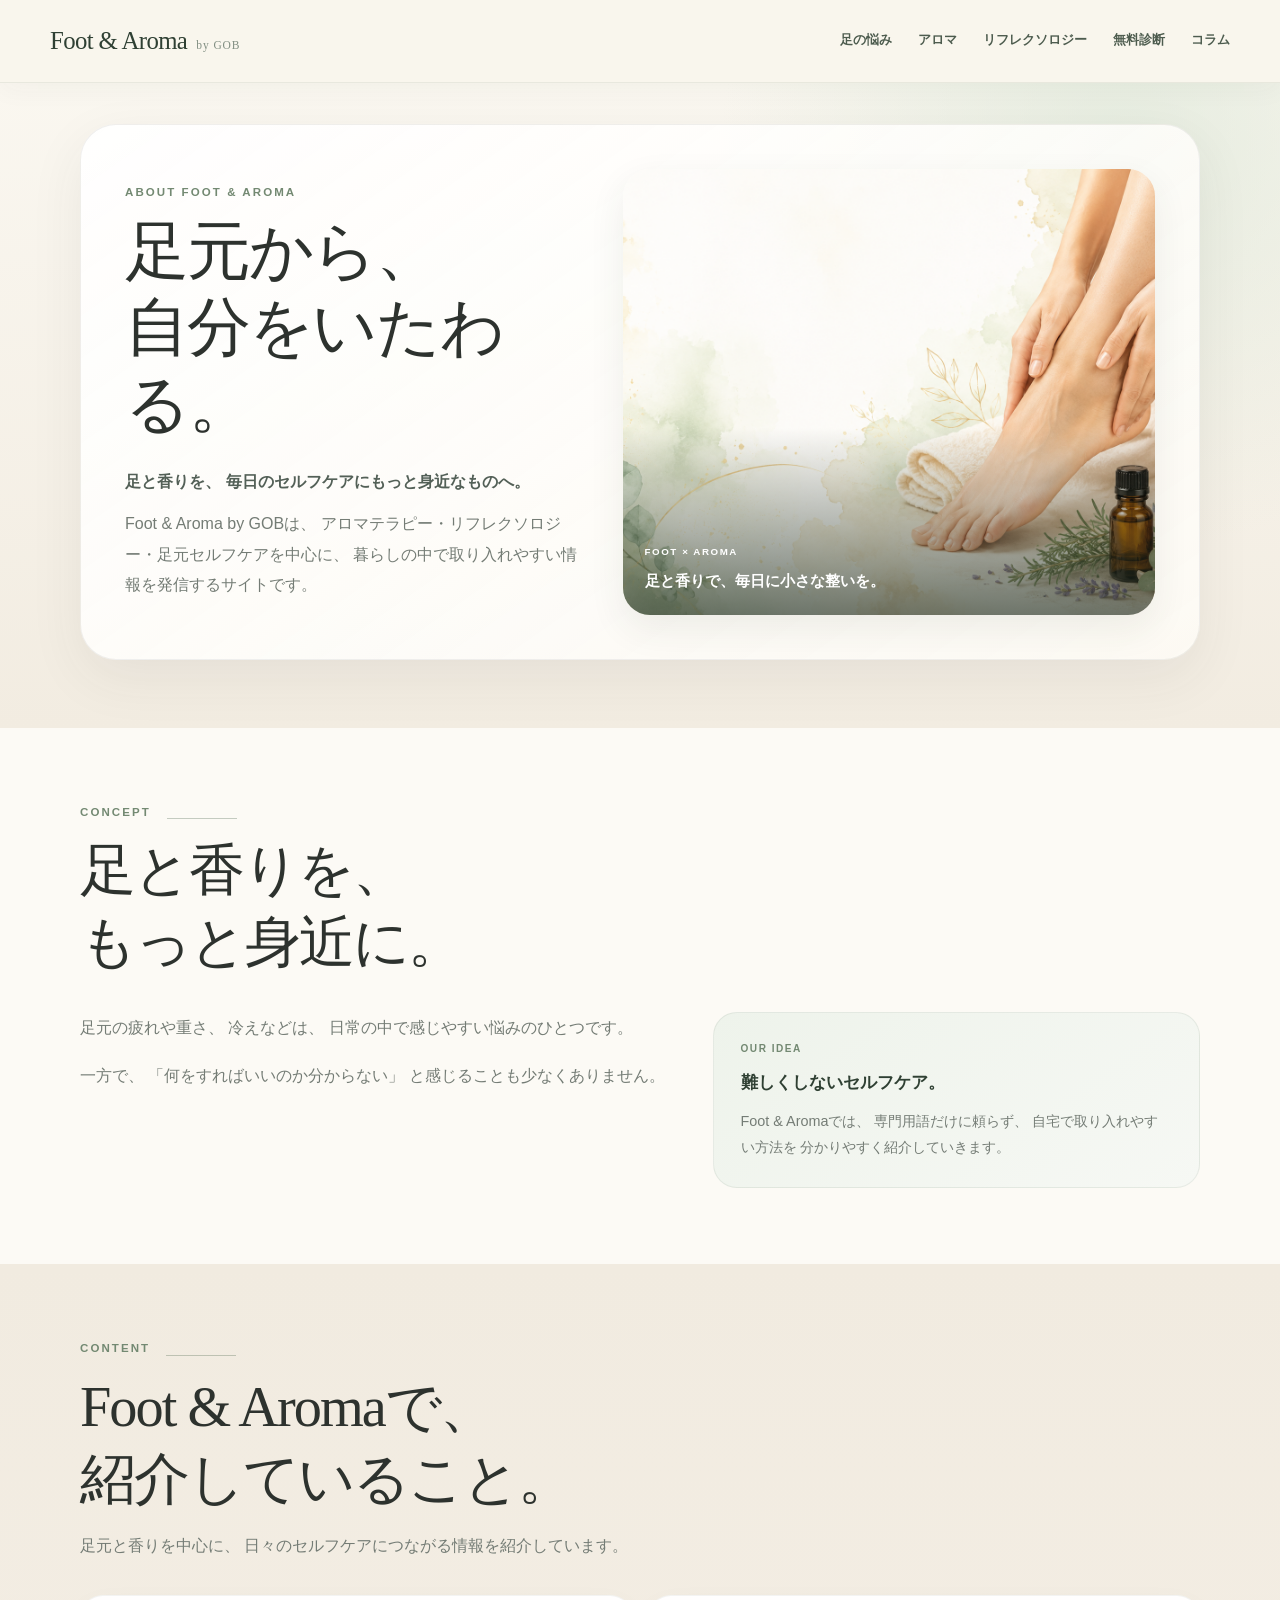
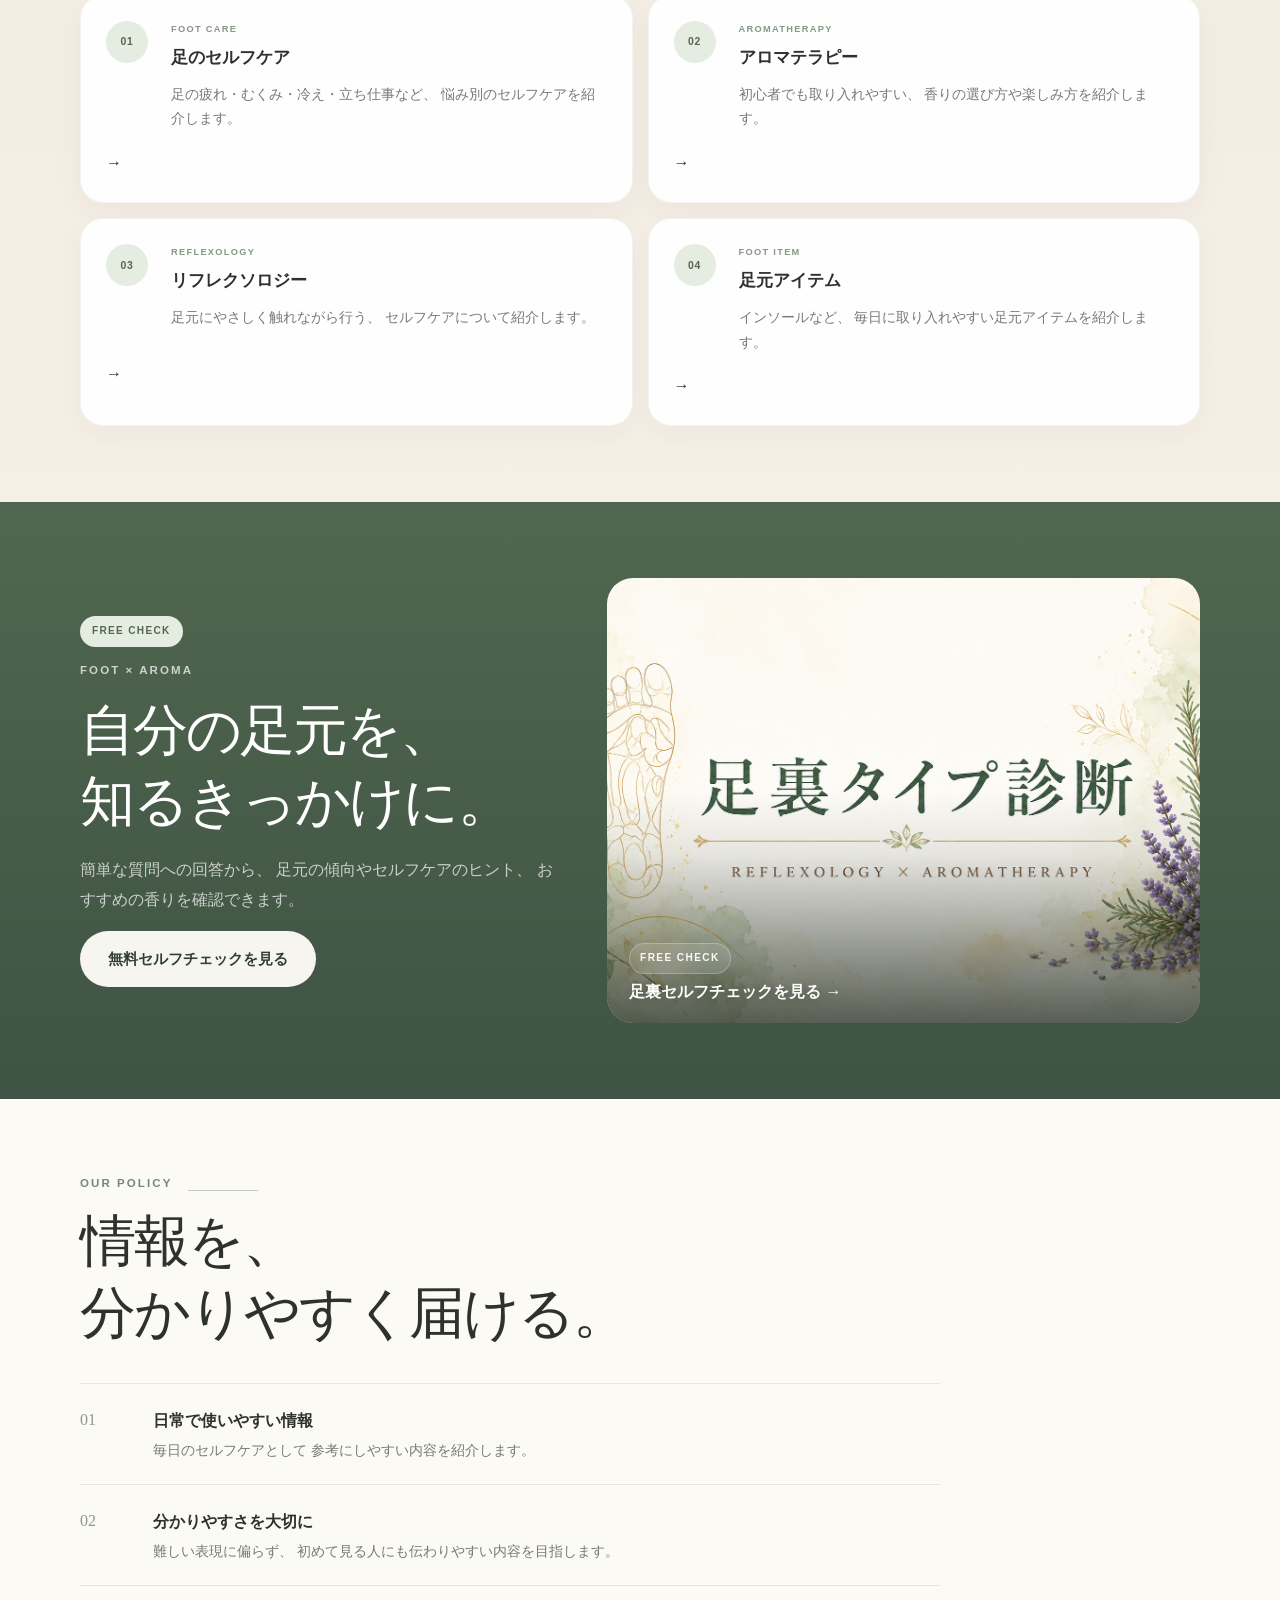
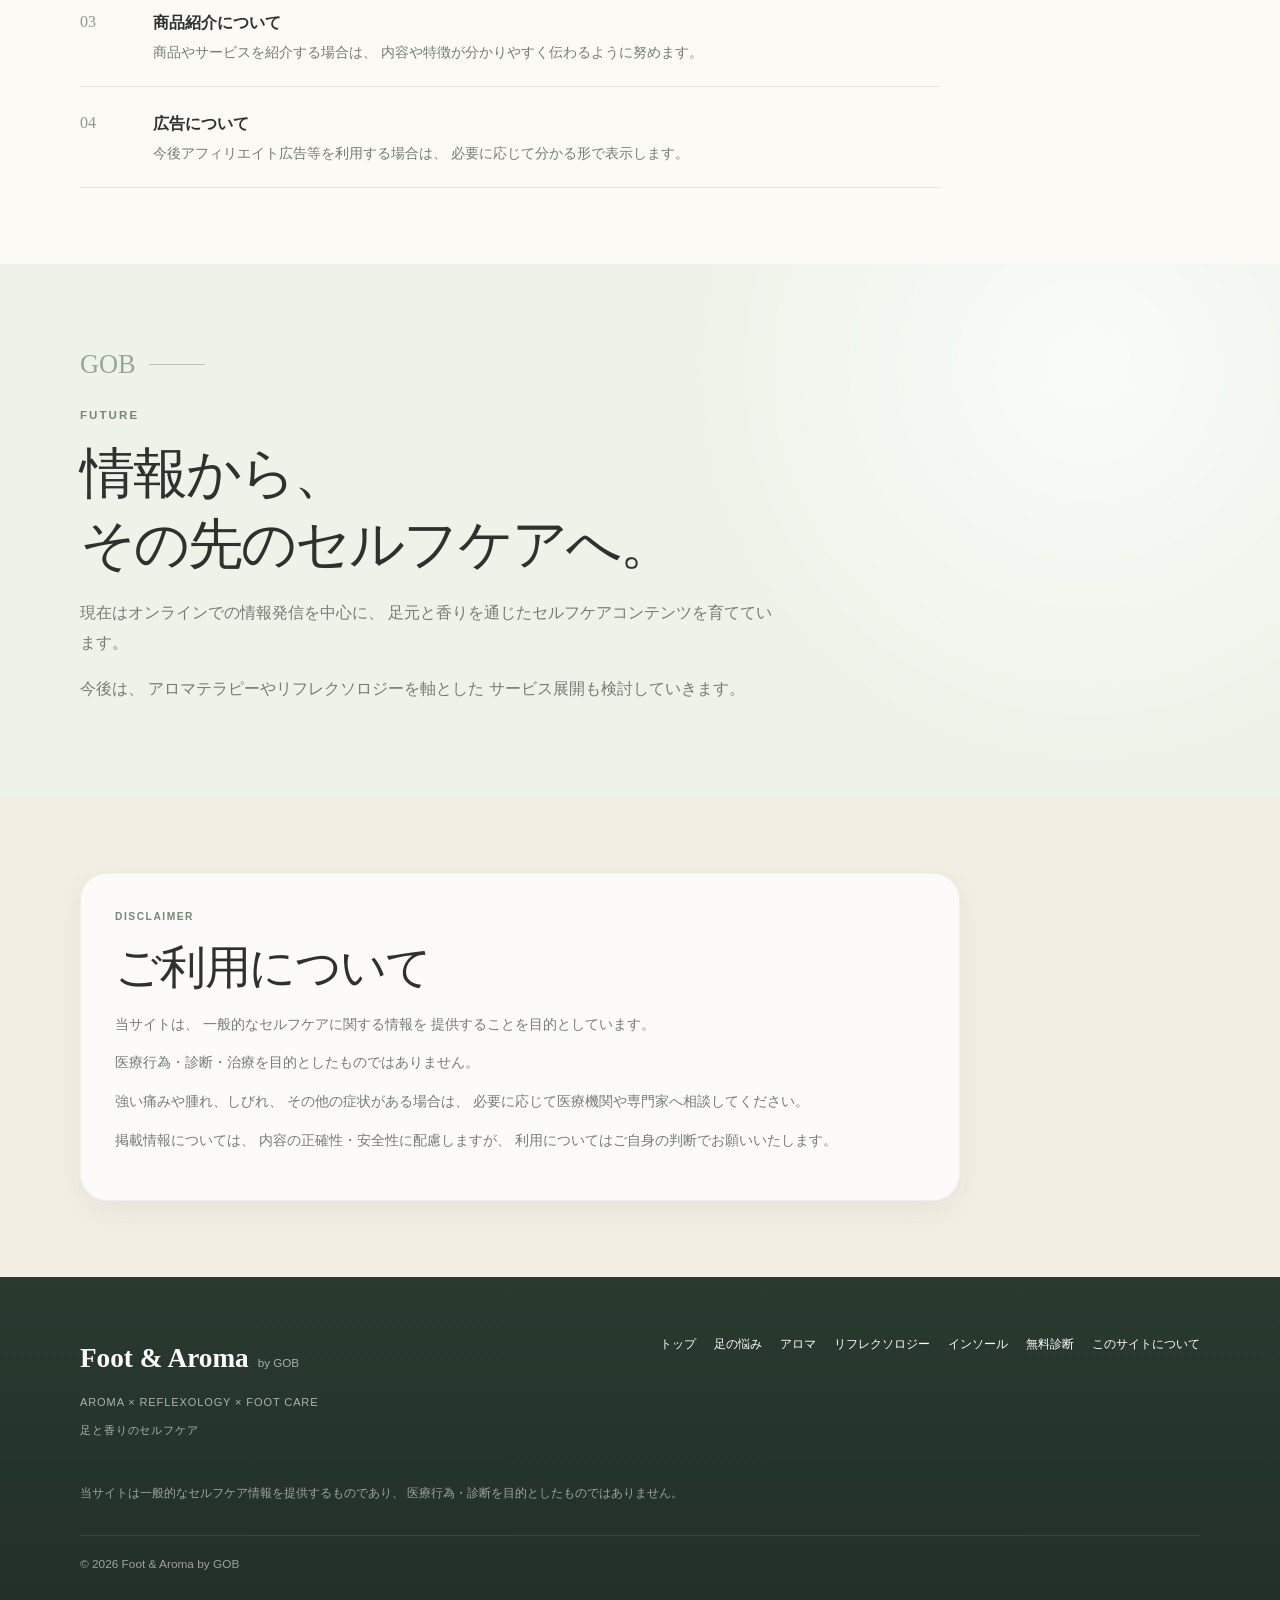
==== commit aab9a2ef: "Add files via upload" ====
--- a/about.html
+++ b/about.html
@@ -520,7 +520,7 @@
             </h2>
 
             <p>
-              足裏写真と簡単な質問から、
+              簡単な質問への回答から、
               <br class="sp-only">
               足元の傾向やセルフケアのヒント、
               <br class="sp-only">
--- a/style.css
+++ b/style.css
@@ -46,7 +46,7 @@
 
 html {
   scroll-behavior: smooth;
-  scroll-padding-top: 100px;
+  scroll-padding-top: var(--header-height);
 }
 
 body {
@@ -864,6 +864,164 @@
 
 
 /* =========================================================
+   TOP - REFLEX ZONE CTA
+========================================================= */
+
+.reflex-zone-cta-section {
+  padding: 38px 0;
+
+  background:
+    linear-gradient(
+      180deg,
+      #f3ece2 0%,
+      #edf3ea 100%
+    );
+}
+
+.reflex-zone-cta {
+  position: relative;
+
+  min-height: 230px;
+
+  padding: 34px 36px;
+
+  display: flex;
+  align-items: center;
+  justify-content: space-between;
+
+  gap: 30px;
+
+  overflow: hidden;
+
+  color: #fff;
+
+  background:
+    linear-gradient(
+      135deg,
+      #5c7258,
+      #405443
+    );
+
+  border-radius: 30px;
+
+  box-shadow:
+    0 16px 40px rgba(47,64,51,.12);
+
+  transition:
+    transform .2s ease,
+    box-shadow .2s ease;
+}
+
+.reflex-zone-cta::before {
+  content: "";
+
+  position: absolute;
+
+  width: 240px;
+  height: 240px;
+
+  right: -60px;
+  top: -100px;
+
+  border-radius: 50%;
+
+  background:
+    rgba(255,255,255,.06);
+
+  pointer-events: none;
+}
+
+.reflex-zone-cta:hover {
+  transform: translateY(-3px);
+
+  box-shadow:
+    0 20px 46px rgba(47,64,51,.16);
+}
+
+.reflex-zone-cta-copy {
+  position: relative;
+  z-index: 2;
+
+  max-width: 620px;
+}
+
+.reflex-zone-cta-label {
+  display: inline-block;
+
+  margin-bottom: 10px;
+
+  color:
+    rgba(255,255,255,.68);
+
+  font-size: .63rem;
+  font-weight: 800;
+
+  letter-spacing: .16em;
+}
+
+.reflex-zone-cta h2 {
+  margin-bottom: 13px;
+
+  color: #fff;
+
+  font-size:
+    clamp(2rem,4vw,3.3rem);
+
+  line-height: 1.28;
+}
+
+.reflex-zone-cta p {
+  max-width: 520px;
+
+  margin-bottom: 14px;
+
+  color:
+    rgba(255,255,255,.72);
+
+  line-height: 1.8;
+}
+
+.reflex-zone-cta strong {
+  color: #fff;
+
+  font-size: .92rem;
+}
+
+.reflex-zone-cta-mark {
+  position: relative;
+  z-index: 2;
+
+  display: flex;
+  align-items: center;
+
+  gap: 12px;
+
+  color:
+    rgba(255,255,255,.14);
+
+  font-family:
+    Georgia,
+    serif;
+
+  font-size: 6rem;
+
+  line-height: 1;
+}
+
+.reflex-zone-cta-mark small {
+  color:
+    rgba(255,255,255,.36);
+
+  font-size: .65rem;
+  font-weight: 700;
+
+  line-height: 1.45;
+
+  letter-spacing: .13em;
+}
+
+
+/* =========================================================
    AROMA
 ========================================================= */
 
@@ -1586,12 +1744,12 @@
 @media screen and (max-width: 640px) {
 
   :root {
-    --header-height: 74px;
+    --header-height: 72px;
   }
 
 
   html {
-    scroll-padding-top: 88px;
+    scroll-padding-top: var(--header-height);
   }
 
 
@@ -1647,6 +1805,9 @@
 
     min-height:
       var(--header-height);
+
+    padding-top: 8px;
+    padding-bottom: 8px;
   }
 
 
@@ -1674,10 +1835,12 @@
   .menu-button {
     display: block;
 
-    width: 42px;
-    height: 42px;
-
-    flex: 0 0 42px;
+    width: 40px;
+    height: 40px;
+
+    flex: 0 0 40px;
+
+    transform: none;
   }
 
 
@@ -1954,6 +2117,63 @@
   }
 
 
+  /* REFLEX ZONE CTA */
+
+  .reflex-zone-cta-section {
+    padding: 22px 0;
+  }
+
+
+  .reflex-zone-cta {
+    min-height: 0;
+
+    padding:
+      25px 22px;
+
+    border-radius: 24px;
+  }
+
+
+  .reflex-zone-cta h2 {
+    margin-bottom: 11px;
+
+    font-size: 27px;
+  }
+
+
+  .reflex-zone-cta p {
+    margin-bottom: 13px;
+
+    padding-right: 15px;
+
+    font-size: 13px;
+
+    line-height: 1.7;
+  }
+
+
+  .reflex-zone-cta strong {
+    font-size: 13px;
+  }
+
+
+  .reflex-zone-cta-mark {
+    position: absolute;
+
+    right: -4px;
+    bottom: -8px;
+
+    font-size: 5.5rem;
+
+    opacity: .65;
+  }
+
+
+  .reflex-zone-cta-mark small {
+    display: none;
+  }
+
+
   /* AROMA */
 
   .section-aroma {
@@ -2279,82 +2499,12 @@
   }
 
 }
-/* =========================================================
-   FINAL MOBILE COMPACT ADJUSTMENTS
-========================================================= */
-
-@media screen and (max-width: 768px) {
-
-  /* =========================
-     1. 固定ヘッダーを少しコンパクトに
-  ========================= */
-
-  .site-header {
-    min-height: 76px;
-  }
-
-  .header-inner {
-    min-height: 76px;
-    padding-top: 12px;
-    padding-bottom: 12px;
-  }
-
-  .site-logo {
-    transform: scale(0.93);
-    transform-origin: left center;
-  }
-
-  .menu-button {
-    transform: scale(0.88);
-    transform-origin: right center;
-  }
-
-
-  /* =========================
-     2. コラム画像を少し低くする
-  ========================= */
-
-  .column-image {
-    height: 285px;
-    overflow: hidden;
-  }
-
-  .column-image img {
-    width: 100%;
-    height: 100%;
-    object-fit: cover;
-  }
-
-
-  /* カード本文もほんの少し詰める */
-  .column-body {
-    padding-top: 22px;
-    padding-bottom: 24px;
-  }
-
-
-  /* =========================
-     3. ABOUT下の余白を少し縮める
-  ========================= */
-
-  .section-about {
-    padding-bottom: 42px;
-  }
-
-  .section-future {
-    padding-top: 52px;
-  }
-
-}
+
+
 /* =========================================================
    SUB PAGES
    Aroma / Reflexology / Diagnosis / Foot Care /
    Insole / About
-========================================================= */
-
-
-/* =========================================================
-   COMMON SUB PAGE
 ========================================================= */
 
 .aroma-page,
@@ -2367,7 +2517,9 @@
 }
 
 
-/* ---------- HERO ---------- */
+/* =========================================================
+   SUB PAGE HERO
+========================================================= */
 
 .aroma-page-hero,
 .reflex-page-hero,
@@ -2380,7 +2532,7 @@
   background:
     radial-gradient(
       circle at 88% 10%,
-      rgba(218, 230, 214, .62),
+      rgba(218,230,214,.62),
       transparent 32%
     ),
     linear-gradient(
@@ -2390,7 +2542,6 @@
     );
 }
 
-
 .aroma-hero-card,
 .reflex-hero-card,
 .diagnosis-hero-card,
@@ -2422,7 +2573,6 @@
     var(--shadow-soft);
 }
 
-
 .aroma-hero-copy h1,
 .reflex-hero-copy h1,
 .diagnosis-hero-copy h1,
@@ -2437,7 +2587,6 @@
   line-height: 1.2;
 }
 
-
 .aroma-hero-lead,
 .reflex-hero-lead,
 .diagnosis-hero-lead,
@@ -2454,7 +2603,6 @@
   line-height: 1.85;
 }
 
-
 .aroma-hero-text,
 .reflex-hero-text,
 .diagnosis-hero-text,
@@ -2468,7 +2616,6 @@
   line-height: 1.9;
 }
 
-
 .aroma-hero-image,
 .reflex-hero-image,
 .diagnosis-hero-image,
@@ -2485,7 +2632,6 @@
     0 14px 36px rgba(53,62,55,.08);
 }
 
-
 .aroma-hero-image img,
 .reflex-hero-image img,
 .diagnosis-hero-image img,
@@ -2497,7 +2643,6 @@
   object-fit: cover;
 }
 
-
 .aroma-hero-image::after,
 .reflex-hero-image::after,
 .footcare-hero-image::after,
@@ -2518,7 +2663,6 @@
     );
 }
 
-
 .aroma-image-caption,
 .reflex-image-caption,
 .footcare-image-caption,
@@ -2539,7 +2683,6 @@
 
   color: #fff;
 }
-
 
 .aroma-image-caption span,
 .reflex-image-caption span,
@@ -2552,7 +2695,6 @@
   letter-spacing: .16em;
 }
 
-
 .aroma-image-caption strong,
 .reflex-image-caption strong,
 .footcare-image-caption strong,
@@ -2582,7 +2724,6 @@
     1px solid rgba(83,106,82,.08);
 }
 
-
 .aroma-nav-title,
 .reflex-nav-title,
 .diagnosis-nav-title,
@@ -2596,7 +2737,6 @@
   font-weight: 700;
 }
 
-
 .aroma-nav-list,
 .reflex-nav-list,
 .diagnosis-nav-list,
@@ -2610,7 +2750,6 @@
   gap: 9px;
 }
 
-
 .aroma-nav-list a,
 .reflex-nav-list a,
 .diagnosis-nav-list a,
@@ -2641,7 +2780,6 @@
     background .2s ease;
 }
 
-
 .aroma-nav-list a:hover,
 .reflex-nav-list a:hover,
 .diagnosis-nav-list a:hover,
@@ -2652,7 +2790,6 @@
   background:
     var(--sage-100);
 }
-
 
 .aroma-nav-list span,
 .reflex-nav-list span,
@@ -2668,6 +2805,13 @@
 }
 
 
+/* リフレページのみ5項目 */
+
+.reflex-nav-list {
+  grid-template-columns:
+    repeat(5,1fr);
+}
+
 
 /* =========================================================
    GENERIC SUB SECTIONS
@@ -2682,7 +2826,6 @@
   padding: 76px 0;
 }
 
-
 .aroma-section-heading,
 .reflex-section-heading,
 .diagnosis-section-heading,
@@ -2693,7 +2836,6 @@
 
   margin-bottom: 34px;
 }
-
 
 .aroma-heading-line,
 .reflex-heading-line,
@@ -2707,7 +2849,6 @@
   gap: 16px;
 }
 
-
 .aroma-heading-line::after,
 .reflex-heading-line::after,
 .diagnosis-heading-line::after,
@@ -2723,7 +2864,6 @@
     rgba(83,106,82,.33);
 }
 
-
 .aroma-section-heading h2,
 .reflex-section-heading h2,
 .diagnosis-section-heading h2,
@@ -2738,7 +2878,6 @@
   line-height: 1.28;
 }
 
-
 .aroma-section-heading > p:last-child,
 .reflex-section-heading > p:last-child,
 .diagnosis-section-heading > p:last-child,
@@ -2751,7 +2890,6 @@
 }
 
 
-
 /* =========================================================
    INTRO / NOTE
 ========================================================= */
@@ -2763,7 +2901,6 @@
   background: #fcfaf5;
 }
 
-
 .aroma-intro-layout,
 .reflex-intro-layout,
 .insole-basic-layout,
@@ -2777,7 +2914,6 @@
   align-items: start;
 }
 
-
 .aroma-intro-main,
 .reflex-intro-main,
 .insole-basic-main,
@@ -2789,14 +2925,12 @@
   line-height: 1.95;
 }
 
-
 .aroma-intro-main p,
 .reflex-intro-main p,
 .insole-basic-main p,
 .about-concept-main p {
   margin-bottom: 17px;
 }
-
 
 .aroma-intro-note,
 .reflex-intro-note,
@@ -2817,7 +2951,6 @@
   border-radius: 24px;
 }
 
-
 .aroma-intro-note > span,
 .reflex-intro-note > span,
 .insole-basic-note > span,
@@ -2834,7 +2967,6 @@
   letter-spacing: .15em;
 }
 
-
 .aroma-intro-note strong,
 .reflex-intro-note strong,
 .insole-basic-note strong,
@@ -2848,7 +2980,6 @@
   font-size: 1.04rem;
 }
 
-
 .aroma-intro-note p,
 .reflex-intro-note p,
 .insole-basic-note p,
@@ -2861,7 +2992,6 @@
 
   line-height: 1.8;
 }
-
 
 
 /* =========================================================
@@ -2881,7 +3011,6 @@
     );
 }
 
-
 .aroma-step-list,
 .reflex-care-list,
 .diagnosis-feature-list,
@@ -2895,7 +3024,6 @@
   gap: 15px;
 }
 
-
 .aroma-step-card,
 .reflex-care-card,
 .diagnosis-feature-card,
@@ -2923,7 +3051,6 @@
   box-shadow:
     0 10px 28px rgba(53,62,55,.04);
 }
-
 
 .aroma-step-number,
 .reflex-care-number,
@@ -2950,7 +3077,6 @@
   letter-spacing: .08em;
 }
 
-
 .aroma-step-content > span,
 .reflex-care-content > span,
 .diagnosis-feature-en,
@@ -2968,7 +3094,6 @@
   letter-spacing: .14em;
 }
 
-
 .aroma-step-card h3,
 .reflex-care-card h3,
 .diagnosis-feature-card h3,
@@ -2979,7 +3104,6 @@
   font-size: 1.08rem;
 }
 
-
 .aroma-step-card p,
 .reflex-care-card p,
 .diagnosis-feature-card p,
@@ -2995,7 +3119,6 @@
 }
 
 
-
 /* =========================================================
    STEP ROWS
 ========================================================= */
@@ -3005,7 +3128,6 @@
   background: #fcfaf5;
 }
 
-
 .reflex-step-list,
 .diagnosis-step-list {
   max-width: 850px;
@@ -3014,7 +3136,6 @@
     1px solid var(--line);
 }
 
-
 .reflex-step-row,
 .diagnosis-step-row {
   padding: 24px 0;
@@ -3030,7 +3151,6 @@
     1px solid var(--line);
 }
 
-
 .reflex-step-number,
 .diagnosis-step-number {
   color: #879987;
@@ -3040,7 +3160,6 @@
   font-size: 1.25rem;
 }
 
-
 .diagnosis-step-en {
   display: block;
 
@@ -3053,7 +3172,6 @@
 
   letter-spacing: .14em;
 }
-
 
 .reflex-step-row h3,
 .diagnosis-step-row h3 {
@@ -3062,7 +3180,6 @@
   font-size: 1.08rem;
 }
 
-
 .reflex-step-row p,
 .diagnosis-step-row p {
   margin: 0;
@@ -3073,7 +3190,6 @@
 }
 
 
-
 /* =========================================================
    AROMA SCENTS
 ========================================================= */
@@ -3082,7 +3198,6 @@
   background: #f8f5ee;
 }
 
-
 .aroma-scent-grid {
   display: grid;
 
@@ -3092,7 +3207,6 @@
   gap: 16px;
 }
 
-
 .aroma-scent-card {
   padding: 27px;
 
@@ -3107,7 +3221,6 @@
     var(--shadow-card);
 }
 
-
 .aroma-scent-top {
   margin-bottom: 19px;
 
@@ -3116,7 +3229,6 @@
 
   align-items: center;
 }
-
 
 .aroma-scent-number {
   width: 38px;
@@ -3136,7 +3248,6 @@
   font-weight: 800;
 }
 
-
 .aroma-scent-en {
   color: #8b9989;
 
@@ -3146,14 +3257,12 @@
   letter-spacing: .13em;
 }
 
-
 .aroma-scent-card h3 {
   margin-bottom: 10px;
 
   font-size: 1.25rem;
 }
 
-
 .aroma-scent-description {
   min-height: 96px;
 
@@ -3163,7 +3272,6 @@
 
   line-height: 1.75;
 }
-
 
 .aroma-scent-scenes {
   display: flex;
@@ -3172,7 +3280,6 @@
   gap: 6px;
 }
 
-
 .aroma-scent-scenes span {
   padding: 5px 9px;
 
@@ -3185,7 +3292,6 @@
 
   font-size: .67rem;
 }
-
 
 
 /* =========================================================
@@ -3211,7 +3317,6 @@
     );
 }
 
-
 .aroma-foot-layout,
 .reflex-aroma-layout,
 .footcare-reflex-layout,
@@ -3224,7 +3329,6 @@
 
   align-items: center;
 }
-
 
 .aroma-foot-copy h2,
 .reflex-aroma-copy h2,
@@ -3240,7 +3344,6 @@
 
   line-height: 1.29;
 }
-
 
 .aroma-foot-copy p,
 .reflex-aroma-copy p,
@@ -3255,7 +3358,6 @@
   line-height: 1.87;
 }
 
-
 .aroma-foot-visual,
 .reflex-aroma-image,
 .footcare-reflex-image,
@@ -3265,7 +3367,6 @@
   border-radius: 26px;
 }
 
-
 .aroma-foot-visual img,
 .reflex-aroma-image img,
 .footcare-reflex-image img,
@@ -3275,9 +3376,6 @@
   object-fit: cover;
 }
 
-
-/* Alias for CTA HTML used on sub pages */
-
 .image-cta-layer {
   position: absolute;
 
@@ -3297,7 +3395,6 @@
 }
 
 
-
 /* =========================================================
    SIMPLE ITEM ROWS
 ========================================================= */
@@ -3306,7 +3403,6 @@
 .reflex-items-section {
   background: #fcfaf5;
 }
-
 
 .aroma-item-list,
 .reflex-item-list,
@@ -3318,7 +3414,6 @@
     1px solid var(--line);
 }
 
-
 .aroma-item-row,
 .reflex-item-row,
 .insole-items-row,
@@ -3336,7 +3431,6 @@
     1px solid var(--line);
 }
 
-
 .aroma-item-row > span,
 .reflex-item-row > span,
 .insole-items-row > span,
@@ -3348,7 +3442,6 @@
   font-size: 1rem;
 }
 
-
 .aroma-item-row h3,
 .reflex-item-row h3,
 .insole-items-row h3,
@@ -3358,7 +3451,6 @@
   font-size: 1.02rem;
 }
 
-
 .aroma-item-row p,
 .reflex-item-row p,
 .insole-items-row p,
@@ -3371,7 +3463,6 @@
 
   line-height: 1.7;
 }
-
 
 
 /* =========================================================
@@ -3388,7 +3479,6 @@
     #f3eee4;
 }
 
-
 .aroma-safety-card,
 .reflex-safety-card,
 .insole-caution-card,
@@ -3410,7 +3500,6 @@
     var(--shadow-card);
 }
 
-
 .aroma-safety-heading > span,
 .reflex-safety-heading > span,
 .insole-caution-card > span,
@@ -3429,7 +3518,6 @@
   letter-spacing: .15em;
 }
 
-
 .aroma-safety-card h2,
 .reflex-safety-card h2,
 .insole-caution-card h2,
@@ -3444,7 +3532,6 @@
   line-height: 1.3;
 }
 
-
 .aroma-safety-list,
 .reflex-safety-list {
   margin: 24px 0;
@@ -3457,7 +3544,6 @@
     1px solid var(--line);
 }
 
-
 .aroma-safety-list li,
 .reflex-safety-list li {
   padding: 13px 0;
@@ -3473,14 +3559,12 @@
     1px solid var(--line);
 }
 
-
 .aroma-safety-list span,
 .reflex-safety-list span {
   color: #899888;
 
   font-size: .66rem;
 }
-
 
 .aroma-safety-note,
 .reflex-safety-note,
@@ -3496,7 +3580,6 @@
 }
 
 
-
 /* =========================================================
    FINAL CTA CARDS
 ========================================================= */
@@ -3515,7 +3598,6 @@
     );
 }
 
-
 .aroma-final-card,
 .reflex-final-card,
 .footcare-check-card,
@@ -3539,7 +3621,6 @@
   box-shadow:
     0 18px 50px rgba(53,62,55,.08);
 }
-
 
 .aroma-final-label,
 .reflex-final-label,
@@ -3566,7 +3647,6 @@
   letter-spacing: .13em;
 }
 
-
 .aroma-final-card h2,
 .reflex-final-card h2,
 .footcare-check-card h2,
@@ -3579,7 +3659,6 @@
   line-height: 1.3;
 }
 
-
 .aroma-final-card > p:not(.eyebrow),
 .reflex-final-card > p:not(.eyebrow),
 .footcare-check-card > p:not(.eyebrow),
@@ -3595,7 +3674,6 @@
 }
 
 
-
 /* =========================================================
    DIAGNOSIS PAGE
 ========================================================= */
@@ -3606,12 +3684,10 @@
   margin-inline: auto;
 }
 
-
 .diagnosis-start-button {
   margin-top: 20px;
 }
 
-
 .diagnosis-small-note {
   margin-top: 8px !important;
 
@@ -3619,7 +3695,6 @@
 
   font-size: .72rem;
 }
-
 
 .diagnosis-photo-section {
   padding: 76px 0;
@@ -3634,7 +3709,6 @@
     );
 }
 
-
 .diagnosis-photo-card {
   display: grid;
 
@@ -3643,7 +3717,6 @@
   gap: 42px;
 }
 
-
 .diagnosis-photo-heading h2 {
   margin-bottom: 17px;
 
@@ -3653,12 +3726,10 @@
   line-height: 1.3;
 }
 
-
 .diagnosis-photo-heading > p:last-child {
   color: rgba(255,255,255,.72);
 }
 
-
 .diagnosis-photo-content {
   padding: 28px;
 
@@ -3669,7 +3740,6 @@
   border-radius: 26px;
 }
 
-
 .diagnosis-photo-item {
   padding-bottom: 21px;
 
@@ -3679,7 +3749,6 @@
     1px solid var(--line);
 }
 
-
 .diagnosis-photo-item > span {
   color: var(--sage-500);
 
@@ -3689,13 +3758,11 @@
   letter-spacing: .14em;
 }
 
-
 .diagnosis-photo-item h3 {
   margin: 6px 0 8px;
 
   font-size: 1.05rem;
 }
-
 
 .diagnosis-photo-item p,
 .diagnosis-photo-points,
@@ -3705,13 +3772,11 @@
   font-size: .87rem;
 }
 
-
 .diagnosis-photo-points-title {
   color: var(--green);
 
   font-weight: 700;
 }
-
 
 .diagnosis-example-grid,
 .diagnosis-related-grid {
@@ -3723,7 +3788,6 @@
   gap: 14px;
 }
 
-
 .diagnosis-example-card,
 .diagnosis-related-card {
   padding: 24px;
@@ -3739,7 +3803,6 @@
     var(--shadow-card);
 }
 
-
 .diagnosis-example-card > span,
 .diagnosis-related-card > span {
   display: block;
@@ -3754,13 +3817,11 @@
   letter-spacing: .13em;
 }
 
-
 .diagnosis-example-card h3,
 .diagnosis-related-card h3 {
   margin-bottom: 7px;
 }
 
-
 .diagnosis-example-card p,
 .diagnosis-related-card p {
   margin: 0;
@@ -3770,7 +3831,6 @@
   font-size: .86rem;
 }
 
-
 .diagnosis-start-card {
   max-width: 760px;
 
@@ -3779,19 +3839,16 @@
   text-align: center;
 }
 
-
 .diagnosis-start-label {
   color: var(--green-deep);
 
   background: rgba(255,255,255,.88);
 }
 
-
 .diagnosis-main-button {
   margin-top: 13px;
 }
 
-
 .diagnosis-start-sub {
   display: block;
 
@@ -3801,7 +3858,6 @@
 
   font-size: .7rem;
 }
-
 
 
 /* =========================================================
@@ -3817,7 +3873,6 @@
   gap: 14px;
 }
 
-
 .footcare-concern-card {
   padding: 24px;
 
@@ -3836,7 +3891,6 @@
 
   box-shadow: var(--shadow-card);
 }
-
 
 .footcare-concern-number {
   width: 40px;
@@ -3856,7 +3910,6 @@
   font-weight: 800;
 }
 
-
 .footcare-concern-en {
   color: #8b9989;
 
@@ -3866,12 +3919,10 @@
   letter-spacing: .13em;
 }
 
-
 .footcare-concern-card h3 {
   margin: 3px 0 5px;
 }
 
-
 .footcare-concern-card p {
   margin: 0;
 
@@ -3880,11 +3931,9 @@
   font-size: .84rem;
 }
 
-
 .footcare-detail-soft {
   background: #f3eee4;
 }
-
 
 .footcare-detail-layout,
 .insole-detail-layout {
@@ -3896,7 +3945,6 @@
   gap: 48px;
 }
 
-
 .footcare-detail-number,
 .insole-detail-number {
   display: block;
@@ -3909,7 +3957,6 @@
 
   font-size: 1.5rem;
 }
-
 
 .footcare-detail-heading h2,
 .insole-detail-heading h2 {
@@ -3919,7 +3966,6 @@
   line-height: 1.3;
 }
 
-
 .footcare-detail-content,
 .insole-detail-content {
   color: var(--text-soft);
@@ -3927,7 +3973,6 @@
   line-height: 1.9;
 }
 
-
 .footcare-detail-lead,
 .insole-detail-lead {
   color: #4f5b52;
@@ -3935,7 +3980,6 @@
   font-size: 1rem;
   font-weight: 600;
 }
-
 
 .footcare-tip-box,
 .insole-tip-box,
@@ -3952,7 +3996,6 @@
     1px solid rgba(83,106,82,.07);
 }
 
-
 .footcare-tip-box > span,
 .insole-tip-box > span,
 .insole-note-box > span {
@@ -3965,7 +4008,6 @@
 }
 
 
-
 /* =========================================================
    INSOLE PAGE
 ========================================================= */
@@ -3976,19 +4018,16 @@
   background: #f3eee4;
 }
 
-
 .insole-standing-card {
   max-width: 850px;
 }
 
-
 .insole-standing-copy ul {
   margin: 24px 0;
 
   color: rgba(255,255,255,.78);
 }
 
-
 .insole-shoes-grid {
   display: grid;
 
@@ -3998,7 +4037,6 @@
   gap: 11px;
 }
 
-
 .insole-shoe-item {
   padding: 22px;
 
@@ -4010,7 +4048,6 @@
     var(--shadow-card);
 }
 
-
 .insole-shoe-item > span {
   display: block;
 
@@ -4021,14 +4058,12 @@
   font-family: Georgia,serif;
 }
 
-
 .insole-shoe-item strong {
   display: block;
 
   margin-bottom: 6px;
 }
 
-
 .insole-shoe-item p {
   margin: 0;
 
@@ -4037,7 +4072,6 @@
   font-size: .83rem;
 }
 
-
 .insole-replacement-layout {
   display: grid;
 
@@ -4048,14 +4082,12 @@
 
   align-items: center;
 }
-
 
 .insole-replacement-list {
   border-top:
     1px solid var(--line);
 }
 
-
 .insole-replacement-list > div {
   padding: 16px 0;
 
@@ -4070,13 +4102,15 @@
     1px solid var(--line);
 }
 
-
 .insole-replacement-list span {
   color: #8d9c8d;
 
   font-size: .7rem;
 }
 
+.insole-link-button {
+  margin-top: 23px;
+}
 
 
 /* =========================================================
@@ -4086,7 +4120,6 @@
 .about-policy-section {
   background: #fcfaf5;
 }
-
 
 .about-future-section {
   padding: 76px 0;
@@ -4100,12 +4133,10 @@
     #edf3e9;
 }
 
-
 .about-future-card {
   max-width: 850px;
 }
 
-
 .about-future-brand {
   margin-bottom: 19px;
 
@@ -4120,7 +4151,6 @@
 
   font-size: 1.65rem;
 }
-
 
 .about-future-brand i {
   width: 56px;
@@ -4129,7 +4159,6 @@
   background: #b6c2b4;
 }
 
-
 .about-future-card h2 {
   margin-bottom: 17px;
 
@@ -4139,7 +4168,6 @@
   line-height: 1.3;
 }
 
-
 .about-future-card > p:not(.eyebrow) {
   max-width: 700px;
 
@@ -4148,6 +4176,313 @@
   line-height: 1.9;
 }
 
+
+/* =========================================================
+   SMARTPHONE ONLY LINE BREAK
+========================================================= */
+
+.sp-only {
+  display: none;
+}
+
+
+/* =========================================================
+   REFLEX ZONES
+========================================================= */
+
+#reflex-zones {
+  scroll-margin-top: 0;
+}
+
+.reflex-zones-section {
+  position: relative;
+
+  background:
+    linear-gradient(
+      180deg,
+      #eef2e9 0%,
+      #f7f5ef 100%
+    );
+
+  overflow: hidden;
+}
+
+.reflex-zones-section::before {
+  content: "";
+
+  position: absolute;
+
+  width: 330px;
+  height: 330px;
+
+  right: -150px;
+  top: 90px;
+
+  border-radius: 50%;
+
+  background:
+    rgba(205,219,201,.27);
+
+  pointer-events: none;
+}
+
+.reflex-zones-section .container {
+  position: relative;
+
+  z-index: 1;
+}
+
+.reflex-zone-intro {
+  max-width: 780px;
+
+  margin-bottom: 28px;
+
+  padding: 24px 26px;
+
+  background:
+    rgba(255,255,255,.70);
+
+  border:
+    1px solid rgba(83,106,82,.10);
+
+  border-radius: 22px;
+}
+
+.reflex-zone-intro > span {
+  display: block;
+
+  margin-bottom: 9px;
+
+  color: var(--sage-500);
+
+  font-size: .62rem;
+  font-weight: 800;
+
+  letter-spacing: .15em;
+}
+
+.reflex-zone-intro p {
+  margin-bottom: 8px;
+
+  color: var(--text-soft);
+
+  font-size: .88rem;
+
+  line-height: 1.78;
+}
+
+.reflex-zone-intro p:last-child {
+  margin-bottom: 0;
+}
+
+.reflex-zone-list {
+  max-width: 900px;
+
+  display: flex;
+  flex-direction: column;
+
+  gap: 11px;
+}
+
+.reflex-zone-card {
+  overflow: hidden;
+
+  background:
+    rgba(255,255,255,.93);
+
+  border:
+    1px solid rgba(83,106,82,.09);
+
+  border-radius: 21px;
+
+  box-shadow:
+    0 8px 24px rgba(53,62,55,.035);
+
+  transition:
+    border-color .2s ease,
+    box-shadow .2s ease;
+}
+
+.reflex-zone-card[open] {
+  border-color:
+    rgba(83,106,82,.18);
+
+  box-shadow:
+    0 12px 30px rgba(53,62,55,.055);
+}
+
+.reflex-zone-card summary {
+  min-height: 88px;
+
+  padding: 18px 20px;
+
+  display: grid;
+
+  grid-template-columns:
+    44px 1fr auto;
+
+  gap: 15px;
+
+  align-items: center;
+
+  cursor: pointer;
+
+  list-style: none;
+
+  user-select: none;
+}
+
+.reflex-zone-card summary::-webkit-details-marker {
+  display: none;
+}
+
+.reflex-zone-number {
+  width: 38px;
+  height: 38px;
+
+  display: inline-flex;
+  align-items: center;
+  justify-content: center;
+
+  flex-shrink: 0;
+
+  color: var(--green);
+
+  background:
+    var(--sage-100);
+
+  border-radius: 50%;
+
+  font-size: .62rem;
+  font-weight: 800;
+
+  letter-spacing: .08em;
+}
+
+.reflex-zone-heading {
+  min-width: 0;
+
+  display: flex;
+  flex-direction: column;
+
+  gap: 3px;
+}
+
+.reflex-zone-heading small {
+  color: #8b9989;
+
+  font-size: .57rem;
+  font-weight: 800;
+
+  line-height: 1.35;
+
+  letter-spacing: .12em;
+}
+
+.reflex-zone-heading strong {
+  color: var(--green-deep);
+
+  font-size: 1rem;
+
+  line-height: 1.45;
+}
+
+.reflex-zone-toggle {
+  position: relative;
+
+  padding-right: 24px;
+
+  color: var(--green);
+
+  font-size: .77rem;
+  font-weight: 700;
+
+  white-space: nowrap;
+}
+
+.reflex-zone-toggle::after {
+  content: "+";
+
+  position: absolute;
+
+  top: 50%;
+  right: 0;
+
+  transform:
+    translateY(-50%);
+
+  color: #789078;
+
+  font-size: 1.25rem;
+  font-weight: 400;
+
+  line-height: 1;
+}
+
+.reflex-zone-card[open]
+.reflex-zone-toggle::after {
+  content: "−";
+}
+
+.reflex-zone-detail {
+  padding:
+    0 20px 20px 79px;
+
+  border-top:
+    1px solid rgba(83,106,82,.08);
+}
+
+.reflex-zone-detail-row {
+  padding: 15px 0;
+
+  display: grid;
+
+  grid-template-columns:
+    72px 1fr;
+
+  gap: 15px;
+
+  border-bottom:
+    1px solid rgba(83,106,82,.07);
+}
+
+.reflex-zone-detail-row:last-child {
+  padding-bottom: 2px;
+
+  border-bottom: 0;
+}
+
+.reflex-zone-detail-row > span {
+  color: var(--sage-500);
+
+  font-size: .69rem;
+  font-weight: 800;
+
+  letter-spacing: .06em;
+}
+
+.reflex-zone-detail-row p {
+  margin: 0;
+
+  color: var(--text-soft);
+
+  font-size: .88rem;
+
+  line-height: 1.78;
+}
+
+.reflex-zone-note {
+  max-width: 880px;
+
+  margin:
+    22px 0 0;
+
+  color: #858d86;
+
+  font-size: .74rem;
+
+  line-height: 1.75;
+}
 
 
 /* =========================================================
@@ -4155,6 +4490,57 @@
 ========================================================= */
 
 @media screen and (max-width: 768px) {
+
+  :root {
+    --header-height: 72px;
+  }
+
+
+  .site-header {
+    min-height:
+      var(--header-height);
+  }
+
+
+  .header-inner {
+    min-height:
+      var(--header-height);
+
+    padding-top: 8px;
+    padding-bottom: 8px;
+  }
+
+
+  body {
+    padding-top:
+      var(--header-height);
+  }
+
+
+  html {
+    scroll-padding-top: var(--header-height);
+  }
+
+
+  #reflex-zones {
+    scroll-margin-top: 0;
+  }
+
+
+  .menu-button {
+    width: 40px;
+    height: 40px;
+
+    flex: 0 0 40px;
+
+    transform: none;
+  }
+
+
+  .sp-only {
+    display: block;
+  }
+
 
   .aroma-page-hero,
   .reflex-page-hero,
@@ -4291,6 +4677,13 @@
 
     border-radius: 14px;
   }
+
+
+  /*
+    重要:
+    05アイテムだけ横幅いっぱいにする指定は入れない。
+    他のカードと同じ1マス分になる。
+  */
 
 
   /* SECTIONS */
@@ -4635,6 +5028,13 @@
   }
 
 
+  .insole-link-button {
+    width: 100%;
+
+    margin-top: 22px;
+  }
+
+
   /* ABOUT FUTURE */
 
   .about-future-section {
@@ -4646,552 +5046,8 @@
     font-size: 30px;
   }
 
-}
-/* =========================================================
-   SUB PAGE FINAL ADDITIONS
-   Header / SP Break / Reflex Zones / Insole spacing
-========================================================= */
-
-
-/* =========================================================
-   HEADER LOGO
-   トップページ・遷移先ページ共通
-========================================================= */
-
-.site-logo {
-  display: inline-flex;
-  align-items: center;
-
-  gap: 7px;
-
-  flex-shrink: 0;
-}
-
-.header-logo-image {
-  display: block;
-
-  width: auto;
-  height: 34px;
-
-  object-fit: contain;
-}
-
-.header-gob {
-  flex-shrink: 0;
-
-  color: #718071;
-
-  font-family:
-    Georgia,
-    "Yu Mincho",
-    "Hiragino Mincho ProN",
-    serif;
-
-  font-size: 0.72rem;
-  font-weight: 500;
-
-  line-height: 1;
-
-  letter-spacing: 0.045em;
-
-  white-space: nowrap;
-}
-
-
-/* =========================================================
-   SMARTPHONE ONLY LINE BREAK
-========================================================= */
-
-.sp-only {
-  display: none;
-}
-
-
-/* =========================================================
-   REFLEXOLOGY PAGE NAV
-   反射区追加で5項目になったため調整
-========================================================= */
-
-.reflex-nav-list {
-  grid-template-columns:
-    repeat(5, 1fr);
-}
-
-
-/* =========================================================
-   REFLEX ZONES
-========================================================= */
-
-.reflex-zones-section {
-  position: relative;
-
-  background:
-    linear-gradient(
-      180deg,
-      #eef2e9 0%,
-      #f7f5ef 100%
-    );
-
-  overflow: hidden;
-}
-
-
-/* 背景の薄い装飾 */
-
-.reflex-zones-section::before {
-  content: "";
-
-  position: absolute;
-
-  width: 330px;
-  height: 330px;
-
-  right: -150px;
-  top: 90px;
-
-  border-radius: 50%;
-
-  background:
-    rgba(205, 219, 201, 0.27);
-
-  pointer-events: none;
-}
-
-
-.reflex-zones-section .container {
-  position: relative;
-
-  z-index: 1;
-}
-
-
-/* =========================================================
-   INTRODUCTION
-========================================================= */
-
-.reflex-zone-intro {
-  max-width: 780px;
-
-  margin-bottom: 28px;
-
-  padding: 24px 26px;
-
-  background:
-    rgba(255, 255, 255, 0.70);
-
-  border:
-    1px solid rgba(83, 106, 82, 0.10);
-
-  border-radius: 22px;
-}
-
-
-.reflex-zone-intro > span {
-  display: block;
-
-  margin-bottom: 9px;
-
-  color: var(--sage-500);
-
-  font-size: 0.62rem;
-  font-weight: 800;
-
-  letter-spacing: 0.15em;
-}
-
-
-.reflex-zone-intro p {
-  margin-bottom: 8px;
-
-  color: var(--text-soft);
-
-  font-size: 0.88rem;
-
-  line-height: 1.78;
-}
-
-
-.reflex-zone-intro p:last-child {
-  margin-bottom: 0;
-}
-
-
-/* =========================================================
-   REFLEX ZONE LIST
-========================================================= */
-
-.reflex-zone-list {
-  max-width: 900px;
-
-  display: flex;
-  flex-direction: column;
-
-  gap: 11px;
-}
-
-
-/* =========================================================
-   EACH CARD
-========================================================= */
-
-.reflex-zone-card {
-  overflow: hidden;
-
-  background:
-    rgba(255, 255, 255, 0.93);
-
-  border:
-    1px solid rgba(83, 106, 82, 0.09);
-
-  border-radius: 21px;
-
-  box-shadow:
-    0 8px 24px rgba(53, 62, 55, 0.035);
-
-  transition:
-    border-color 0.2s ease,
-    box-shadow 0.2s ease;
-}
-
-
-.reflex-zone-card[open] {
-  border-color:
-    rgba(83, 106, 82, 0.18);
-
-  box-shadow:
-    0 12px 30px rgba(53, 62, 55, 0.055);
-}
-
-
-/* =========================================================
-   SUMMARY
-========================================================= */
-
-.reflex-zone-card summary {
-  min-height: 88px;
-
-  padding: 18px 20px;
-
-  display: grid;
-
-  grid-template-columns:
-    44px 1fr auto;
-
-  gap: 15px;
-
-  align-items: center;
-
-  cursor: pointer;
-
-  list-style: none;
-
-  user-select: none;
-}
-
-
-.reflex-zone-card summary::-webkit-details-marker {
-  display: none;
-}
-
-
-/* 番号 */
-
-.reflex-zone-number {
-  width: 38px;
-  height: 38px;
-
-  display: inline-flex;
-  align-items: center;
-  justify-content: center;
-
-  flex-shrink: 0;
-
-  color: var(--green);
-
-  background:
-    var(--sage-100);
-
-  border-radius: 50%;
-
-  font-size: 0.62rem;
-  font-weight: 800;
-
-  letter-spacing: 0.08em;
-}
-
-
-/* タイトル */
-
-.reflex-zone-heading {
-  min-width: 0;
-
-  display: flex;
-  flex-direction: column;
-
-  gap: 3px;
-}
-
-
-.reflex-zone-heading small {
-  color: #8b9989;
-
-  font-size: 0.57rem;
-  font-weight: 800;
-
-  line-height: 1.35;
-
-  letter-spacing: 0.12em;
-}
-
-
-.reflex-zone-heading strong {
-  color: var(--green-deep);
-
-  font-size: 1rem;
-
-  line-height: 1.45;
-}
-
-
-/* 「位置・押し方を見る」 */
-
-.reflex-zone-toggle {
-  position: relative;
-
-  padding-right: 24px;
-
-  color: var(--green);
-
-  font-size: 0.77rem;
-  font-weight: 700;
-
-  white-space: nowrap;
-}
-
-
-.reflex-zone-toggle::after {
-  content: "+";
-
-  position: absolute;
-
-  top: 50%;
-  right: 0;
-
-  transform:
-    translateY(-50%);
-
-  color: #789078;
-
-  font-size: 1.25rem;
-  font-weight: 400;
-
-  line-height: 1;
-
-  transition:
-    transform 0.25s ease;
-}
-
-
-.reflex-zone-card[open]
-.reflex-zone-toggle::after {
-  content: "−";
-}
-
-
-/* =========================================================
-   OPEN DETAIL
-========================================================= */
-
-.reflex-zone-detail {
-  padding:
-    0 20px 20px 79px;
-
-  border-top:
-    1px solid rgba(83, 106, 82, 0.08);
-}
-
-
-.reflex-zone-detail-row {
-  padding: 15px 0;
-
-  display: grid;
-
-  grid-template-columns:
-    72px 1fr;
-
-  gap: 15px;
-
-  border-bottom:
-    1px solid rgba(83, 106, 82, 0.07);
-}
-
-
-.reflex-zone-detail-row:last-child {
-  padding-bottom: 2px;
-
-  border-bottom: 0;
-}
-
-
-.reflex-zone-detail-row > span {
-  color: var(--sage-500);
-
-  font-size: 0.69rem;
-  font-weight: 800;
-
-  letter-spacing: 0.06em;
-}
-
-
-.reflex-zone-detail-row p {
-  margin: 0;
-
-  color: var(--text-soft);
-
-  font-size: 0.88rem;
-
-  line-height: 1.78;
-}
-
-
-/* =========================================================
-   REFLEX NOTE
-========================================================= */
-
-.reflex-zone-note {
-  max-width: 880px;
-
-  margin:
-    22px 0 0;
-
-  color: #858d86;
-
-  font-size: 0.74rem;
-
-  line-height: 1.75;
-}
-
-
-/* =========================================================
-   INSOLE BUTTON SPACING
-========================================================= */
-
-.insole-link-button {
-  margin-top: 23px;
-}
-
-
-/* =========================================================
-   MOBILE
-========================================================= */
-
-@media screen and (max-width: 768px) {
-
-
-  /* =========================
-     HEADER
-  ========================= */
-
-  .site-logo {
-    gap: 6px;
-
-    transform: none;
-  }
-
-
-  .header-logo-image {
-    width: auto;
-    height: 29px;
-  }
-
-
-  .header-gob {
-    font-size: 9px;
-
-    letter-spacing: 0.04em;
-  }
-
-
-  /*
-    既存CSSでは74pxと76pxが混在しているため、
-    最終的に72pxへ統一
-  */
-
-  :root {
-    --header-height: 72px;
-  }
-
-
-  .site-header {
-    min-height:
-      var(--header-height);
-  }
-
-
-  .header-inner {
-    min-height:
-      var(--header-height);
-
-    padding-top: 8px;
-    padding-bottom: 8px;
-  }
-
-
-  body {
-    padding-top:
-      var(--header-height);
-  }
-
-
-  html {
-    scroll-padding-top: 84px;
-  }
-
-
-  .menu-button {
-    width: 40px;
-    height: 40px;
-
-    flex:
-      0 0 40px;
-
-    transform: none;
-  }
-
-
-  /* =========================
-     SMARTPHONE LINE BREAK
-  ========================= */
-
-  .sp-only {
-    display: block;
-  }
-
-
-  /* =========================
-     REFLEX NAV
-  ========================= */
-
-  .reflex-nav-list {
-    grid-template-columns:
-      repeat(2, 1fr);
-  }
-
-
-  /*
-    5項目なので最後の
-    「アイテム」だけ横いっぱい
-  */
-
-  .reflex-nav-list a:last-child {
-    grid-column:
-      1 / -1;
-  }
-
-
-  /* =========================
-     REFLEX ZONES
-  ========================= */
+
+  /* REFLEX ZONES */
 
   .reflex-zones-section::before {
     width: 230px;
@@ -5259,11 +5115,6 @@
   }
 
 
-  /*
-    スマホでは右に置くと窮屈なので
-    3列目から2列目の下へ移動
-  */
-
   .reflex-zone-toggle {
     grid-column: 2;
 
@@ -5319,15 +5170,4 @@
     line-height: 1.7;
   }
 
-
-  /* =========================
-     INSOLE BUTTON
-  ========================= */
-
-  .insole-link-button {
-    width: 100%;
-
-    margin-top: 22px;
-  }
-
-}
+}
